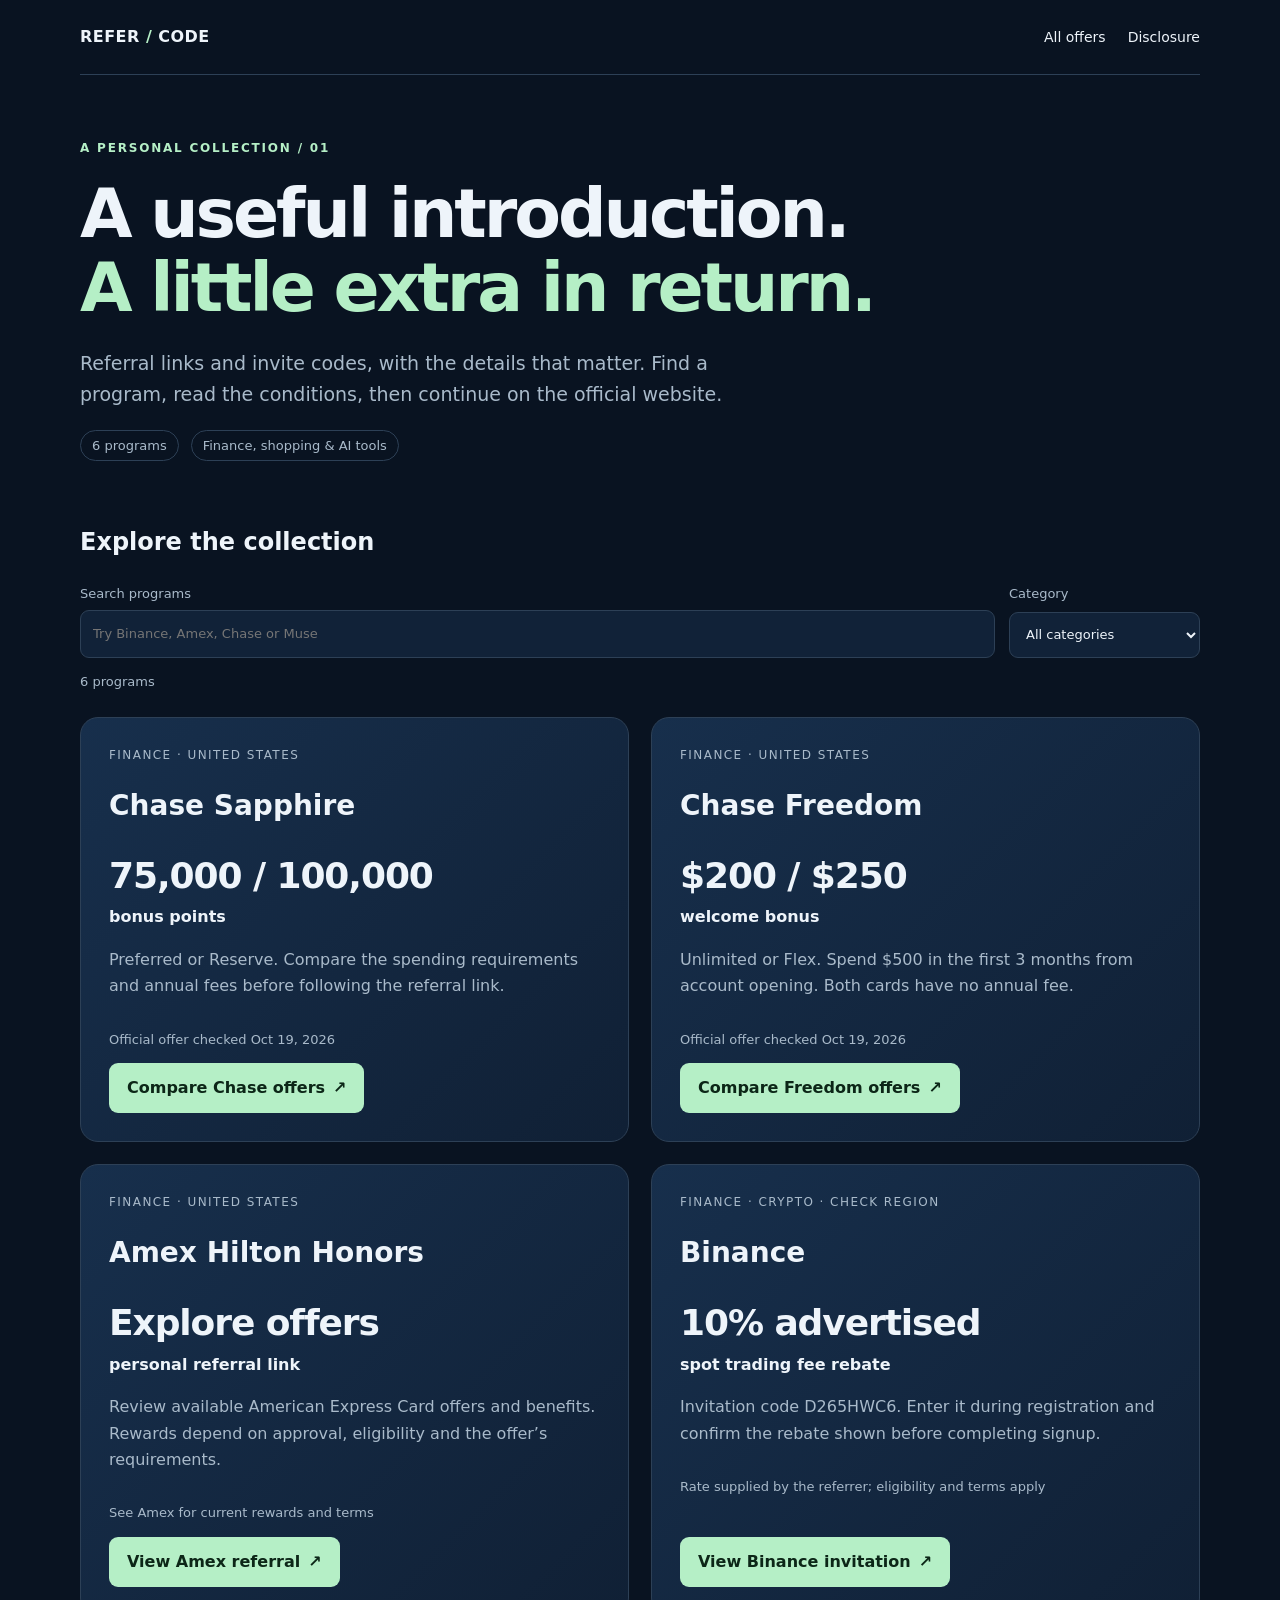
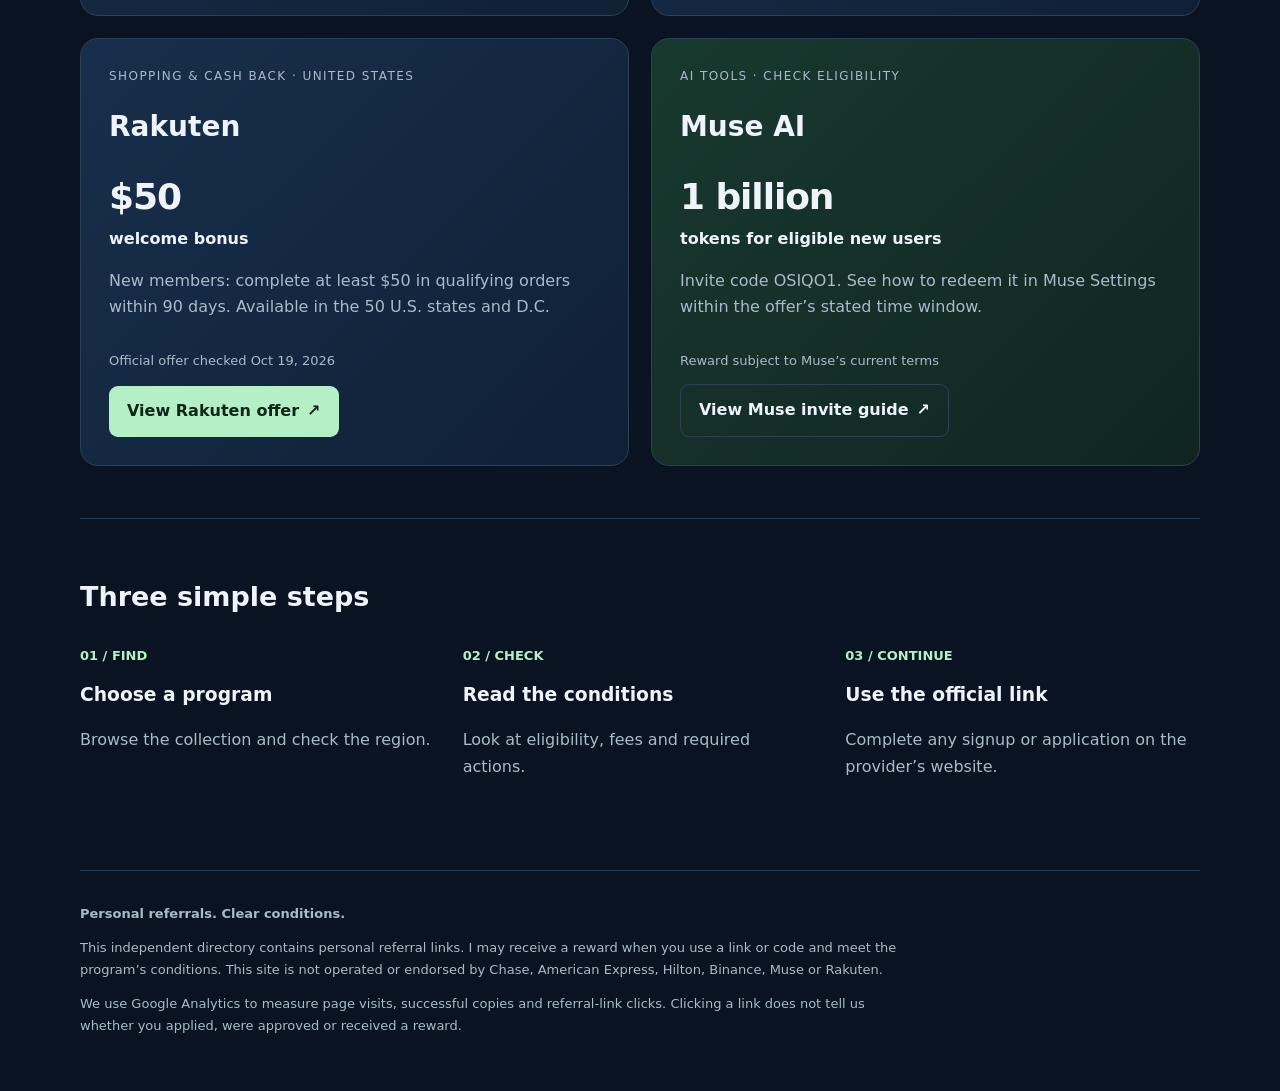
==== index.html @ 07e6367a "Use English Binance labels and refresh invitation copy script" ====
<!doctype html><html lang="en"><head><meta charset="utf-8"><meta name="viewport" content="width=device-width,initial-scale=1"><title>Refercode — Personal Referral Codes & Links</title><meta name="description" content="Explore personal referral links for Chase Sapphire, Chase Freedom, Amex Hilton Honors, Binance, Rakuten and Muse AI, with rewards, eligibility and clear instructions."><link rel="canonical" href="https://zz11ss11zz.github.io/refercode/"><meta property="og:title" content="Refercode — Personal Referral Codes & Links"><meta property="og:description" content="Explore personal referral links for Chase, Amex Hilton Honors, Binance, Rakuten and Muse AI, with rewards, eligibility and clear instructions."><meta property="og:type" content="website"><meta property="og:url" content="https://zz11ss11zz.github.io/refercode/"><link rel="stylesheet" href="styles.css"><script defer src="site.js"></script></head><body><div class="wrap"><header><a class="brand" href="./">REFER<span> / </span>CODE</a><nav aria-label="Main navigation"><a href="./">All offers</a><a href="#disclosure">Disclosure</a></nav></header><main><section class="hero"><div class="eyebrow">A personal collection / 01</div><h1>A useful introduction.<br><span>A little extra in return.</span></h1><p class="lead">Referral links and invite codes, with the details that matter. Find a program, read the conditions, then continue on the official website.</p><div class="meta"><span class="badge">6 programs</span><span class="badge">Finance, shopping &amp; AI tools</span></div></section><section aria-labelledby="browse"><h2 id="browse">Explore the collection</h2><div class="toolbar"><label class="search">Search programs<input id="search" type="search" placeholder="Try Binance, Amex, Chase or Muse"></label><label>Category<select id="category"><option value="all">All categories</option><option value="finance">Finance</option><option value="shopping">Shopping &amp; cash back</option><option value="ai">AI tools</option></select></label></div><p id="count" class="fine" aria-live="polite">6 programs</p><div class="grid"><article class="card" data-card data-category="finance"><div class="category">Finance · United States</div><h2>Chase Sapphire</h2><div class="reward">75,000 / 100,000</div><strong>bonus points</strong><p>Preferred or Reserve. Compare the spending requirements and annual fees before following the referral link.</p><p class="fine">Official offer checked Oct 19, 2026</p><a class="button" href="chase/">Compare Chase offers <span aria-hidden="true">↗</span></a></article><article class="card" data-card data-category="finance"><div class="category">Finance · United States</div><h2>Chase Freedom</h2><div class="reward">$200 / $250</div><strong>welcome bonus</strong><p>Unlimited or Flex. Spend $500 in the first 3 months from account opening. Both cards have no annual fee.</p><p class="fine">Official offer checked Oct 19, 2026</p><a class="button" href="chase-freedom/">Compare Freedom offers <span aria-hidden="true">↗</span></a></article><article class="card" data-card data-category="finance"><div class="category">Finance · United States</div><h2>Amex Hilton Honors</h2><div class="reward">Explore offers</div><strong>personal referral link</strong><p>Review available American Express Card offers and benefits. Rewards depend on approval, eligibility and the offer’s requirements.</p><p class="fine">See Amex for current rewards and terms</p><a class="button" href="amex-hilton/">View Amex referral <span aria-hidden="true">↗</span></a></article><article class="card" data-card data-category="finance"><div class="category">Finance · Crypto · Check region</div><h2>Binance</h2><div class="reward">10% advertised</div><strong>spot trading fee rebate</strong><p>Invitation code D265HWC6. Enter it during registration and confirm the rebate shown before completing signup.</p><p class="fine">Rate supplied by the referrer; eligibility and terms apply</p><a class="button" href="binance/">View Binance invitation <span aria-hidden="true">↗</span></a></article><article class="card" data-card data-category="shopping"><div class="category">Shopping &amp; cash back · United States</div><h2>Rakuten</h2><div class="reward">$50</div><strong>welcome bonus</strong><p>New members: complete at least $50 in qualifying orders within 90 days. Available in the 50 U.S. states and D.C.</p><p class="fine">Official offer checked Oct 19, 2026</p><a class="button" href="rakuten/">View Rakuten offer <span aria-hidden="true">↗</span></a></article><article class="card ai" data-card data-category="ai"><div class="category">AI tools · Check eligibility</div><h2>Muse AI</h2><div class="reward">1 billion</div><strong>tokens for eligible new users</strong><p>Invite code OSIQO1. See how to redeem it in Muse Settings within the offer’s stated time window.</p><p class="fine">Reward subject to Muse’s current terms</p><a class="button secondary" href="muse/">View Muse invite guide <span aria-hidden="true">↗</span></a></article></div><p id="empty" hidden role="status">No matching programs. Try another search or category.</p></section><section class="section"><h2>Three simple steps</h2><div class="steps"><div><b>01 / FIND</b><h3>Choose a program</h3><p>Browse the collection and check the region.</p></div><div><b>02 / CHECK</b><h3>Read the conditions</h3><p>Look at eligibility, fees and required actions.</p></div><div><b>03 / CONTINUE</b><h3>Use the official link</h3><p>Complete any signup or application on the provider’s website.</p></div></div></section></main><footer id="disclosure"><strong>Personal referrals. Clear conditions.</strong><p>This independent directory contains personal referral links. I may receive a reward when you use a link or code and meet the program’s conditions. This site is not operated or endorsed by Chase, American Express, Hilton, Binance, Muse or Rakuten.</p><p>We use Google Analytics to measure page visits, successful copies and referral-link clicks. Clicking a link does not tell us whether you applied, were approved or received a reward.</p></footer></div></body></html>
---- styles.css ----
:root{color-scheme:dark;--bg:#091321;--panel:#112238;--line:#2d4056;--text:#eef4fa;--muted:#a9baca;--accent:#b5efc6}*{box-sizing:border-box}body{margin:0;background:var(--bg);color:var(--text);font:16px/1.65 system-ui,sans-serif}a{color:inherit}button,input,select{font:inherit}a:focus-visible,button:focus-visible,input:focus-visible,select:focus-visible{outline:3px solid var(--accent);outline-offset:5px}.wrap{width:min(1120px,calc(100% - 40px));margin:auto}header{padding:24px 0;border-bottom:1px solid var(--line);display:flex;justify-content:space-between;gap:20px;align-items:center}.brand{text-decoration:none;font-weight:800;letter-spacing:.03em}.brand span{color:var(--accent)}nav{display:flex;gap:22px;font-size:14px}nav a{text-decoration:none}.hero{padding:64px 0 42px}.eyebrow{color:var(--accent);letter-spacing:.15em;font-size:12px;font-weight:750;text-transform:uppercase}h1{font-size:clamp(38px,6vw,68px);line-height:1.08;letter-spacing:-.045em;max-width:850px;margin:18px 0 24px}h1 span{color:var(--accent)}.lead{font-size:19px;color:var(--muted);max-width:680px}.meta{display:flex;gap:12px;flex-wrap:wrap;color:var(--muted);font-size:13px}.badge{border:1px solid var(--line);padding:4px 11px;border-radius:30px}.toolbar{display:flex;gap:14px;margin:20px 0 12px}label{display:grid;gap:6px;font-size:13px;color:var(--muted)}.search{flex:1}input,select{background:var(--panel);border:1px solid var(--line);border-radius:9px;padding:12px;color:var(--text);min-width:0;width:100%}.grid{display:grid;grid-template-columns:repeat(2,minmax(0,1fr));gap:22px;margin:25px 0 52px}.card{background:linear-gradient(135deg,#172f4c,#102035);border:1px solid var(--line);border-radius:18px;padding:28px;display:flex;flex-direction:column;align-items:flex-start}.card.ai{background:linear-gradient(135deg,#18392e,#102522)}.card .category{font-size:12px;text-transform:uppercase;letter-spacing:.12em;color:var(--muted)}.card h2{font-size:28px;margin:17px 0 4px}.reward{font-size:36px;line-height:1.15;font-weight:780;letter-spacing:-.03em;margin:22px 0 8px}.card p{color:var(--muted)}.card .button{margin-top:auto}.button,button.action{display:inline-flex;justify-content:center;align-items:center;gap:8px;background:var(--accent);color:#0c2617;border:0;border-radius:9px;padding:12px 18px;font-weight:750;text-decoration:none;cursor:pointer}.button.secondary,button.secondary{background:transparent;color:var(--text);border:1px solid var(--line)}.actions{display:flex;gap:12px;flex-wrap:wrap;margin:22px 0}.fine{font-size:13px;color:var(--muted)}.section{padding:34px 0;border-top:1px solid var(--line)}.section h2{font-size:27px}.steps{display:grid;grid-template-columns:repeat(3,1fr);gap:28px}.steps b{color:var(--accent);font-size:13px}.steps h3{margin:12px 0}.steps p{color:var(--muted)}.offer{padding:30px;background:var(--panel);border-radius:18px;border:1px solid var(--line);margin:12px 0 36px}.tablewrap{overflow-x:auto}table{border-collapse:collapse;width:100%;text-align:left}th,td{padding:16px 12px;border-bottom:1px solid var(--line);vertical-align:top}th{color:var(--muted);font-size:13px}td strong{font-size:20px}details{padding:19px 0;border-bottom:1px solid var(--line)}summary{cursor:pointer;font-weight:700}details p{max-width:800px;color:var(--muted)}footer{padding:32px 0 42px;border-top:1px solid var(--line);color:var(--muted);font-size:13px;margin-top:40px}footer p{max-width:820px}.linktext{overflow-wrap:anywhere;color:var(--muted);font-size:13px}#status{min-height:1.6em} [hidden]{display:none!important}@media(max-width:650px){.wrap{width:calc(100% - 32px)}.hero{padding-top:40px}.grid,.steps{grid-template-columns:1fr}.toolbar{flex-direction:column}.card{padding:23px}nav{gap:14px}.offer{padding:18px}.reward{font-size:32px}th,td{padding:12px 8px;font-size:14px}.actions>*{width:100%}}
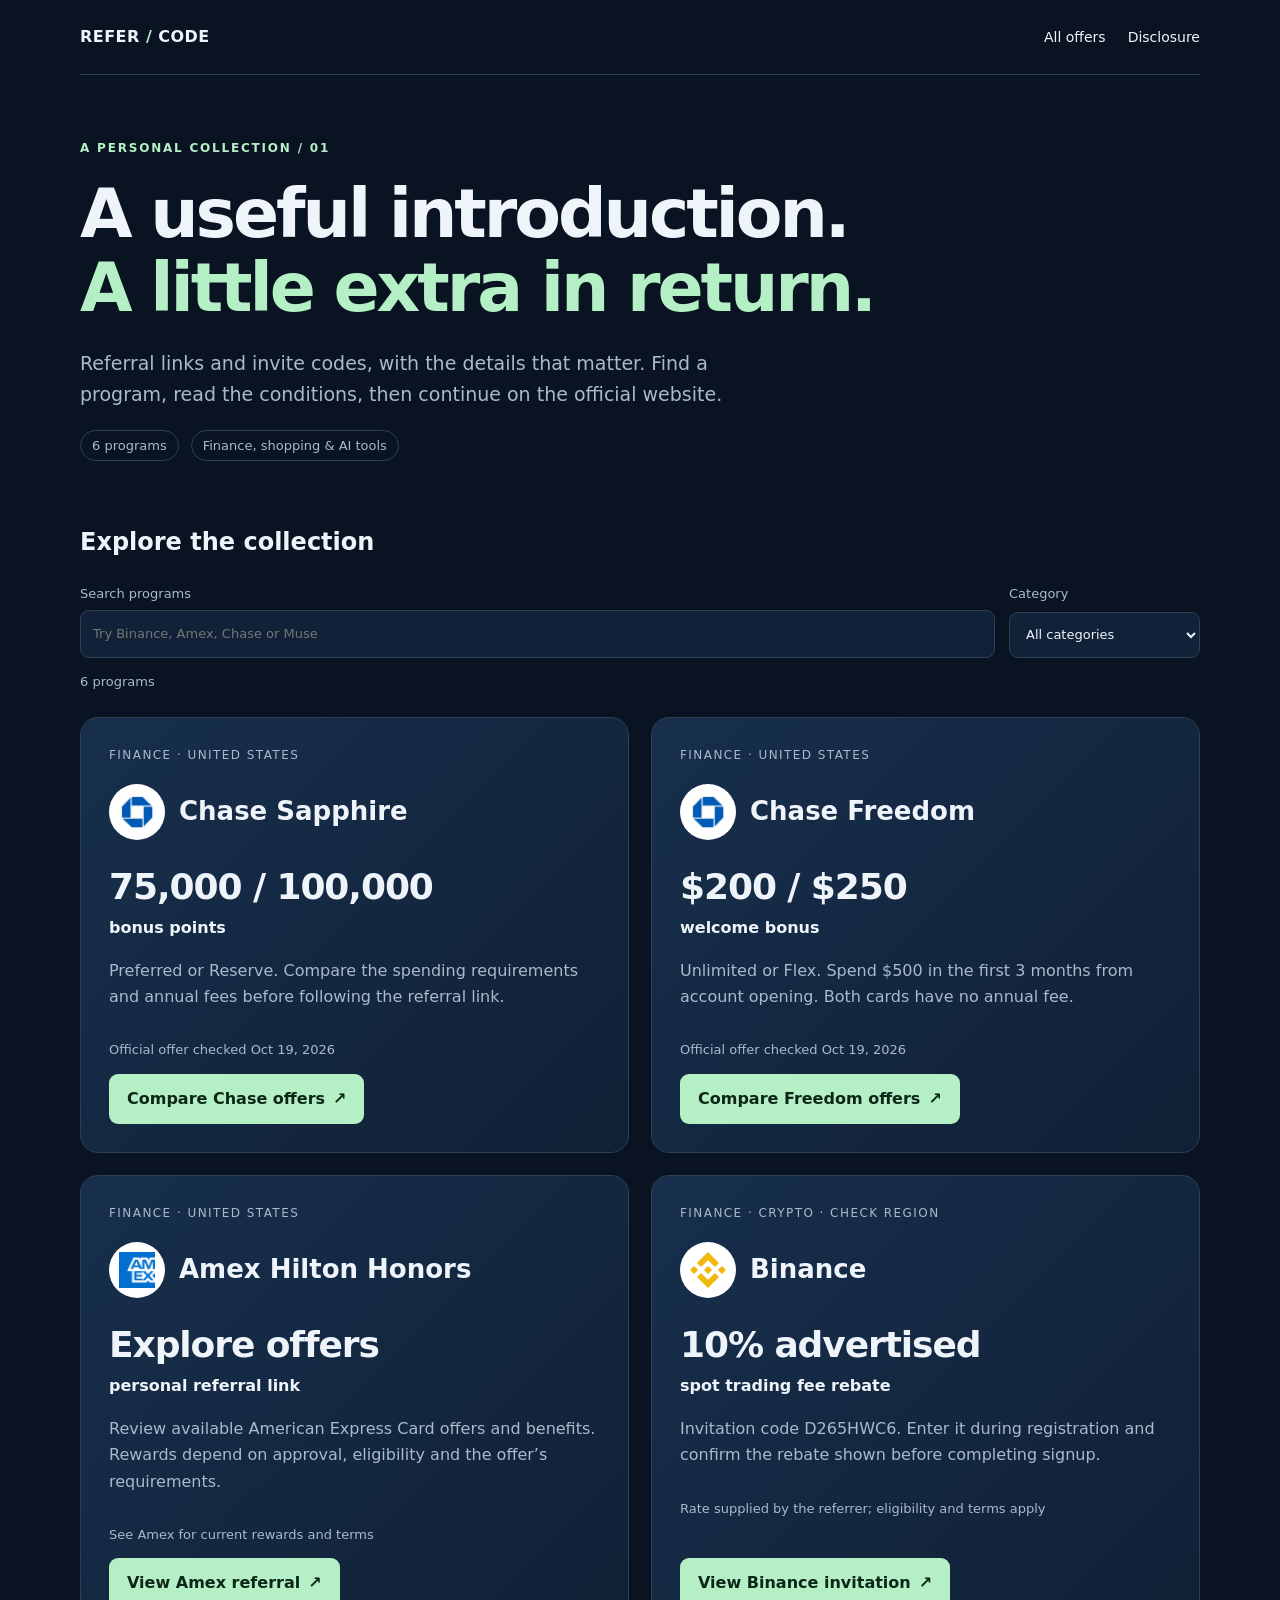
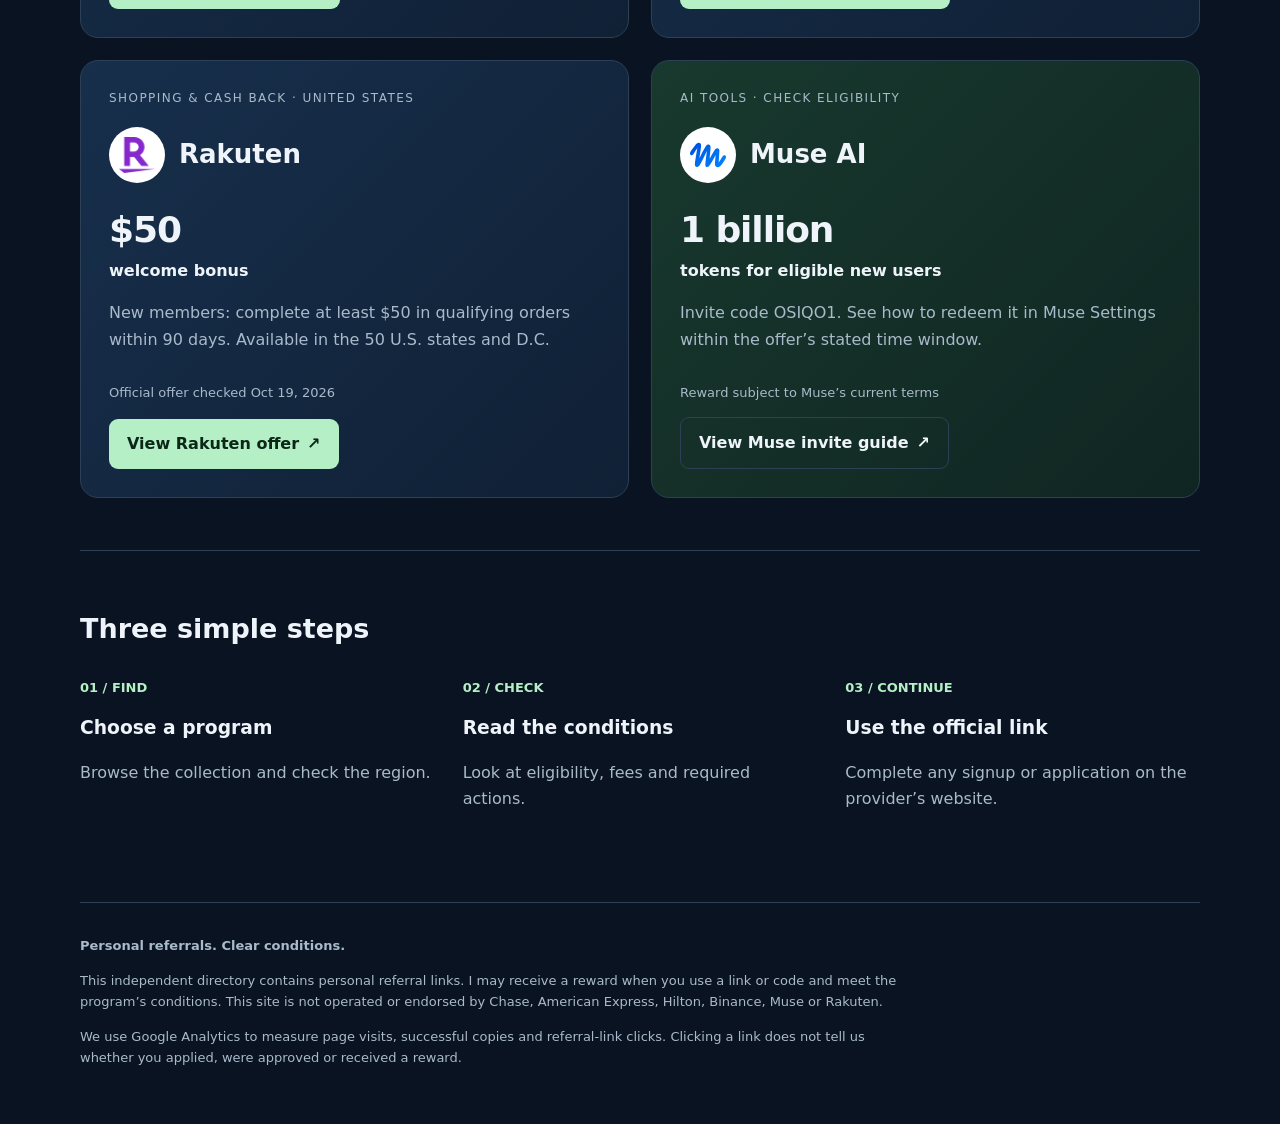
==== commit ef9d438a: "Add locally hosted brand icons to referral cards and pages" ====
--- a/index.html
+++ b/index.html
@@ -1 +1 @@
-<!doctype html><html lang="en"><head><meta charset="utf-8"><meta name="viewport" content="width=device-width,initial-scale=1"><title>Refercode — Personal Referral Codes & Links</title><meta name="description" content="Explore personal referral links for Chase Sapphire, Chase Freedom, Amex Hilton Honors, Binance, Rakuten and Muse AI, with rewards, eligibility and clear instructions."><link rel="canonical" href="https://zz11ss11zz.github.io/refercode/"><meta property="og:title" content="Refercode — Personal Referral Codes & Links"><meta property="og:description" content="Explore personal referral links for Chase, Amex Hilton Honors, Binance, Rakuten and Muse AI, with rewards, eligibility and clear instructions."><meta property="og:type" content="website"><meta property="og:url" content="https://zz11ss11zz.github.io/refercode/"><link rel="stylesheet" href="styles.css"><script defer src="site.js"></script></head><body><div class="wrap"><header><a class="brand" href="./">REFER<span> / </span>CODE</a><nav aria-label="Main navigation"><a href="./">All offers</a><a href="#disclosure">Disclosure</a></nav></header><main><section class="hero"><div class="eyebrow">A personal collection / 01</div><h1>A useful introduction.<br><span>A little extra in return.</span></h1><p class="lead">Referral links and invite codes, with the details that matter. Find a program, read the conditions, then continue on the official website.</p><div class="meta"><span class="badge">6 programs</span><span class="badge">Finance, shopping &amp; AI tools</span></div></section><section aria-labelledby="browse"><h2 id="browse">Explore the collection</h2><div class="toolbar"><label class="search">Search programs<input id="search" type="search" placeholder="Try Binance, Amex, Chase or Muse"></label><label>Category<select id="category"><option value="all">All categories</option><option value="finance">Finance</option><option value="shopping">Shopping &amp; cash back</option><option value="ai">AI tools</option></select></label></div><p id="count" class="fine" aria-live="polite">6 programs</p><div class="grid"><article class="card" data-card data-category="finance"><div class="category">Finance · United States</div><h2>Chase Sapphire</h2><div class="reward">75,000 / 100,000</div><strong>bonus points</strong><p>Preferred or Reserve. Compare the spending requirements and annual fees before following the referral link.</p><p class="fine">Official offer checked Oct 19, 2026</p><a class="button" href="chase/">Compare Chase offers <span aria-hidden="true">↗</span></a></article><article class="card" data-card data-category="finance"><div class="category">Finance · United States</div><h2>Chase Freedom</h2><div class="reward">$200 / $250</div><strong>welcome bonus</strong><p>Unlimited or Flex. Spend $500 in the first 3 months from account opening. Both cards have no annual fee.</p><p class="fine">Official offer checked Oct 19, 2026</p><a class="button" href="chase-freedom/">Compare Freedom offers <span aria-hidden="true">↗</span></a></article><article class="card" data-card data-category="finance"><div class="category">Finance · United States</div><h2>Amex Hilton Honors</h2><div class="reward">Explore offers</div><strong>personal referral link</strong><p>Review available American Express Card offers and benefits. Rewards depend on approval, eligibility and the offer’s requirements.</p><p class="fine">See Amex for current rewards and terms</p><a class="button" href="amex-hilton/">View Amex referral <span aria-hidden="true">↗</span></a></article><article class="card" data-card data-category="finance"><div class="category">Finance · Crypto · Check region</div><h2>Binance</h2><div class="reward">10% advertised</div><strong>spot trading fee rebate</strong><p>Invitation code D265HWC6. Enter it during registration and confirm the rebate shown before completing signup.</p><p class="fine">Rate supplied by the referrer; eligibility and terms apply</p><a class="button" href="binance/">View Binance invitation <span aria-hidden="true">↗</span></a></article><article class="card" data-card data-category="shopping"><div class="category">Shopping &amp; cash back · United States</div><h2>Rakuten</h2><div class="reward">$50</div><strong>welcome bonus</strong><p>New members: complete at least $50 in qualifying orders within 90 days. Available in the 50 U.S. states and D.C.</p><p class="fine">Official offer checked Oct 19, 2026</p><a class="button" href="rakuten/">View Rakuten offer <span aria-hidden="true">↗</span></a></article><article class="card ai" data-card data-category="ai"><div class="category">AI tools · Check eligibility</div><h2>Muse AI</h2><div class="reward">1 billion</div><strong>tokens for eligible new users</strong><p>Invite code OSIQO1. See how to redeem it in Muse Settings within the offer’s stated time window.</p><p class="fine">Reward subject to Muse’s current terms</p><a class="button secondary" href="muse/">View Muse invite guide <span aria-hidden="true">↗</span></a></article></div><p id="empty" hidden role="status">No matching programs. Try another search or category.</p></section><section class="section"><h2>Three simple steps</h2><div class="steps"><div><b>01 / FIND</b><h3>Choose a program</h3><p>Browse the collection and check the region.</p></div><div><b>02 / CHECK</b><h3>Read the conditions</h3><p>Look at eligibility, fees and required actions.</p></div><div><b>03 / CONTINUE</b><h3>Use the official link</h3><p>Complete any signup or application on the provider’s website.</p></div></div></section></main><footer id="disclosure"><strong>Personal referrals. Clear conditions.</strong><p>This independent directory contains personal referral links. I may receive a reward when you use a link or code and meet the program’s conditions. This site is not operated or endorsed by Chase, American Express, Hilton, Binance, Muse or Rakuten.</p><p>We use Google Analytics to measure page visits, successful copies and referral-link clicks. Clicking a link does not tell us whether you applied, were approved or received a reward.</p></footer></div></body></html>+<!doctype html><html lang="en"><head><meta charset="utf-8"><meta name="viewport" content="width=device-width,initial-scale=1"><title>Refercode — Personal Referral Codes & Links</title><meta name="description" content="Explore personal referral links for Chase Sapphire, Chase Freedom, Amex Hilton Honors, Binance, Rakuten and Muse AI, with rewards, eligibility and clear instructions."><link rel="canonical" href="https://zz11ss11zz.github.io/refercode/"><meta property="og:title" content="Refercode — Personal Referral Codes & Links"><meta property="og:description" content="Explore personal referral links for Chase, Amex Hilton Honors, Binance, Rakuten and Muse AI, with rewards, eligibility and clear instructions."><meta property="og:type" content="website"><meta property="og:url" content="https://zz11ss11zz.github.io/refercode/"><link rel="stylesheet" href="styles.css?v=20261024-brand-icons"><script defer src="site.js"></script></head><body><div class="wrap"><header><a class="brand" href="./">REFER<span> / </span>CODE</a><nav aria-label="Main navigation"><a href="./">All offers</a><a href="#disclosure">Disclosure</a></nav></header><main><section class="hero"><div class="eyebrow">A personal collection / 01</div><h1>A useful introduction.<br><span>A little extra in return.</span></h1><p class="lead">Referral links and invite codes, with the details that matter. Find a program, read the conditions, then continue on the official website.</p><div class="meta"><span class="badge">6 programs</span><span class="badge">Finance, shopping &amp; AI tools</span></div></section><section aria-labelledby="browse"><h2 id="browse">Explore the collection</h2><div class="toolbar"><label class="search">Search programs<input id="search" type="search" placeholder="Try Binance, Amex, Chase or Muse"></label><label>Category<select id="category"><option value="all">All categories</option><option value="finance">Finance</option><option value="shopping">Shopping &amp; cash back</option><option value="ai">AI tools</option></select></label></div><p id="count" class="fine" aria-live="polite">6 programs</p><div class="grid"><article class="card" data-card data-category="finance"><div class="category">Finance · United States</div><div class="program-heading"><span class="brand-icon" aria-hidden="true"><img src="assets/brands/chase.svg" alt="" width="36" height="36"></span><h2>Chase Sapphire</h2></div><div class="reward">75,000 / 100,000</div><strong>bonus points</strong><p>Preferred or Reserve. Compare the spending requirements and annual fees before following the referral link.</p><p class="fine">Official offer checked Oct 19, 2026</p><a class="button" href="chase/">Compare Chase offers <span aria-hidden="true">↗</span></a></article><article class="card" data-card data-category="finance"><div class="category">Finance · United States</div><div class="program-heading"><span class="brand-icon" aria-hidden="true"><img src="assets/brands/chase.svg" alt="" width="36" height="36"></span><h2>Chase Freedom</h2></div><div class="reward">$200 / $250</div><strong>welcome bonus</strong><p>Unlimited or Flex. Spend $500 in the first 3 months from account opening. Both cards have no annual fee.</p><p class="fine">Official offer checked Oct 19, 2026</p><a class="button" href="chase-freedom/">Compare Freedom offers <span aria-hidden="true">↗</span></a></article><article class="card" data-card data-category="finance"><div class="category">Finance · United States</div><div class="program-heading"><span class="brand-icon" aria-hidden="true"><img src="assets/brands/amex.svg" alt="" width="36" height="36"></span><h2>Amex Hilton Honors</h2></div><div class="reward">Explore offers</div><strong>personal referral link</strong><p>Review available American Express Card offers and benefits. Rewards depend on approval, eligibility and the offer’s requirements.</p><p class="fine">See Amex for current rewards and terms</p><a class="button" href="amex-hilton/">View Amex referral <span aria-hidden="true">↗</span></a></article><article class="card" data-card data-category="finance"><div class="category">Finance · Crypto · Check region</div><div class="program-heading"><span class="brand-icon" aria-hidden="true"><img src="assets/brands/binance.svg" alt="" width="36" height="36"></span><h2>Binance</h2></div><div class="reward">10% advertised</div><strong>spot trading fee rebate</strong><p>Invitation code D265HWC6. Enter it during registration and confirm the rebate shown before completing signup.</p><p class="fine">Rate supplied by the referrer; eligibility and terms apply</p><a class="button" href="binance/">View Binance invitation <span aria-hidden="true">↗</span></a></article><article class="card" data-card data-category="shopping"><div class="category">Shopping &amp; cash back · United States</div><div class="program-heading"><span class="brand-icon" aria-hidden="true"><img src="assets/brands/rakuten.svg" alt="" width="36" height="36"></span><h2>Rakuten</h2></div><div class="reward">$50</div><strong>welcome bonus</strong><p>New members: complete at least $50 in qualifying orders within 90 days. Available in the 50 U.S. states and D.C.</p><p class="fine">Official offer checked Oct 19, 2026</p><a class="button" href="rakuten/">View Rakuten offer <span aria-hidden="true">↗</span></a></article><article class="card ai" data-card data-category="ai"><div class="category">AI tools · Check eligibility</div><div class="program-heading"><span class="brand-icon" aria-hidden="true"><img src="assets/brands/muse.svg" alt="" width="36" height="36"></span><h2>Muse AI</h2></div><div class="reward">1 billion</div><strong>tokens for eligible new users</strong><p>Invite code OSIQO1. See how to redeem it in Muse Settings within the offer’s stated time window.</p><p class="fine">Reward subject to Muse’s current terms</p><a class="button secondary" href="muse/">View Muse invite guide <span aria-hidden="true">↗</span></a></article></div><p id="empty" hidden role="status">No matching programs. Try another search or category.</p></section><section class="section"><h2>Three simple steps</h2><div class="steps"><div><b>01 / FIND</b><h3>Choose a program</h3><p>Browse the collection and check the region.</p></div><div><b>02 / CHECK</b><h3>Read the conditions</h3><p>Look at eligibility, fees and required actions.</p></div><div><b>03 / CONTINUE</b><h3>Use the official link</h3><p>Complete any signup or application on the provider’s website.</p></div></div></section></main><footer id="disclosure"><strong>Personal referrals. Clear conditions.</strong><p>This independent directory contains personal referral links. I may receive a reward when you use a link or code and meet the program’s conditions. This site is not operated or endorsed by Chase, American Express, Hilton, Binance, Muse or Rakuten.</p><p>We use Google Analytics to measure page visits, successful copies and referral-link clicks. Clicking a link does not tell us whether you applied, were approved or received a reward.</p></footer></div></body></html>
--- a/styles.css
+++ b/styles.css
@@ -1 +1,3 @@
-:root{color-scheme:dark;--bg:#091321;--panel:#112238;--line:#2d4056;--text:#eef4fa;--muted:#a9baca;--accent:#b5efc6}*{box-sizing:border-box}body{margin:0;background:var(--bg);color:var(--text);font:16px/1.65 system-ui,sans-serif}a{color:inherit}button,input,select{font:inherit}a:focus-visible,button:focus-visible,input:focus-visible,select:focus-visible{outline:3px solid var(--accent);outline-offset:5px}.wrap{width:min(1120px,calc(100% - 40px));margin:auto}header{padding:24px 0;border-bottom:1px solid var(--line);display:flex;justify-content:space-between;gap:20px;align-items:center}.brand{text-decoration:none;font-weight:800;letter-spacing:.03em}.brand span{color:var(--accent)}nav{display:flex;gap:22px;font-size:14px}nav a{text-decoration:none}.hero{padding:64px 0 42px}.eyebrow{color:var(--accent);letter-spacing:.15em;font-size:12px;font-weight:750;text-transform:uppercase}h1{font-size:clamp(38px,6vw,68px);line-height:1.08;letter-spacing:-.045em;max-width:850px;margin:18px 0 24px}h1 span{color:var(--accent)}.lead{font-size:19px;color:var(--muted);max-width:680px}.meta{display:flex;gap:12px;flex-wrap:wrap;color:var(--muted);font-size:13px}.badge{border:1px solid var(--line);padding:4px 11px;border-radius:30px}.toolbar{display:flex;gap:14px;margin:20px 0 12px}label{display:grid;gap:6px;font-size:13px;color:var(--muted)}.search{flex:1}input,select{background:var(--panel);border:1px solid var(--line);border-radius:9px;padding:12px;color:var(--text);min-width:0;width:100%}.grid{display:grid;grid-template-columns:repeat(2,minmax(0,1fr));gap:22px;margin:25px 0 52px}.card{background:linear-gradient(135deg,#172f4c,#102035);border:1px solid var(--line);border-radius:18px;padding:28px;display:flex;flex-direction:column;align-items:flex-start}.card.ai{background:linear-gradient(135deg,#18392e,#102522)}.card .category{font-size:12px;text-transform:uppercase;letter-spacing:.12em;color:var(--muted)}.card h2{font-size:28px;margin:17px 0 4px}.reward{font-size:36px;line-height:1.15;font-weight:780;letter-spacing:-.03em;margin:22px 0 8px}.card p{color:var(--muted)}.card .button{margin-top:auto}.button,button.action{display:inline-flex;justify-content:center;align-items:center;gap:8px;background:var(--accent);color:#0c2617;border:0;border-radius:9px;padding:12px 18px;font-weight:750;text-decoration:none;cursor:pointer}.button.secondary,button.secondary{background:transparent;color:var(--text);border:1px solid var(--line)}.actions{display:flex;gap:12px;flex-wrap:wrap;margin:22px 0}.fine{font-size:13px;color:var(--muted)}.section{padding:34px 0;border-top:1px solid var(--line)}.section h2{font-size:27px}.steps{display:grid;grid-template-columns:repeat(3,1fr);gap:28px}.steps b{color:var(--accent);font-size:13px}.steps h3{margin:12px 0}.steps p{color:var(--muted)}.offer{padding:30px;background:var(--panel);border-radius:18px;border:1px solid var(--line);margin:12px 0 36px}.tablewrap{overflow-x:auto}table{border-collapse:collapse;width:100%;text-align:left}th,td{padding:16px 12px;border-bottom:1px solid var(--line);vertical-align:top}th{color:var(--muted);font-size:13px}td strong{font-size:20px}details{padding:19px 0;border-bottom:1px solid var(--line)}summary{cursor:pointer;font-weight:700}details p{max-width:800px;color:var(--muted)}footer{padding:32px 0 42px;border-top:1px solid var(--line);color:var(--muted);font-size:13px;margin-top:40px}footer p{max-width:820px}.linktext{overflow-wrap:anywhere;color:var(--muted);font-size:13px}#status{min-height:1.6em} [hidden]{display:none!important}@media(max-width:650px){.wrap{width:calc(100% - 32px)}.hero{padding-top:40px}.grid,.steps{grid-template-columns:1fr}.toolbar{flex-direction:column}.card{padding:23px}nav{gap:14px}.offer{padding:18px}.reward{font-size:32px}th,td{padding:12px 8px;font-size:14px}.actions>*{width:100%}}+:root{color-scheme:dark;--bg:#091321;--panel:#112238;--line:#2d4056;--text:#eef4fa;--muted:#a9baca;--accent:#b5efc6}*{box-sizing:border-box}body{margin:0;background:var(--bg);color:var(--text);font:16px/1.65 system-ui,sans-serif}a{color:inherit}button,input,select{font:inherit}a:focus-visible,button:focus-visible,input:focus-visible,select:focus-visible{outline:3px solid var(--accent);outline-offset:5px}.wrap{width:min(1120px,calc(100% - 40px));margin:auto}header{padding:24px 0;border-bottom:1px solid var(--line);display:flex;justify-content:space-between;gap:20px;align-items:center}.brand{text-decoration:none;font-weight:800;letter-spacing:.03em}.brand span{color:var(--accent)}nav{display:flex;gap:22px;font-size:14px}nav a{text-decoration:none}.hero{padding:64px 0 42px}.eyebrow{color:var(--accent);letter-spacing:.15em;font-size:12px;font-weight:750;text-transform:uppercase}h1{font-size:clamp(38px,6vw,68px);line-height:1.08;letter-spacing:-.045em;max-width:850px;margin:18px 0 24px}h1 span{color:var(--accent)}.lead{font-size:19px;color:var(--muted);max-width:680px}.meta{display:flex;gap:12px;flex-wrap:wrap;color:var(--muted);font-size:13px}.badge{border:1px solid var(--line);padding:4px 11px;border-radius:30px}.toolbar{display:flex;gap:14px;margin:20px 0 12px}label{display:grid;gap:6px;font-size:13px;color:var(--muted)}.search{flex:1}input,select{background:var(--panel);border:1px solid var(--line);border-radius:9px;padding:12px;color:var(--text);min-width:0;width:100%}.grid{display:grid;grid-template-columns:repeat(2,minmax(0,1fr));gap:22px;margin:25px 0 52px}.card{background:linear-gradient(135deg,#172f4c,#102035);border:1px solid var(--line);border-radius:18px;padding:28px;display:flex;flex-direction:column;align-items:flex-start}.card.ai{background:linear-gradient(135deg,#18392e,#102522)}.card .category{font-size:12px;text-transform:uppercase;letter-spacing:.12em;color:var(--muted)}.card h2{font-size:28px;margin:17px 0 4px}.reward{font-size:36px;line-height:1.15;font-weight:780;letter-spacing:-.03em;margin:22px 0 8px}.card p{color:var(--muted)}.card .button{margin-top:auto}.button,button.action{display:inline-flex;justify-content:center;align-items:center;gap:8px;background:var(--accent);color:#0c2617;border:0;border-radius:9px;padding:12px 18px;font-weight:750;text-decoration:none;cursor:pointer}.button.secondary,button.secondary{background:transparent;color:var(--text);border:1px solid var(--line)}.actions{display:flex;gap:12px;flex-wrap:wrap;margin:22px 0}.fine{font-size:13px;color:var(--muted)}.section{padding:34px 0;border-top:1px solid var(--line)}.section h2{font-size:27px}.steps{display:grid;grid-template-columns:repeat(3,1fr);gap:28px}.steps b{color:var(--accent);font-size:13px}.steps h3{margin:12px 0}.steps p{color:var(--muted)}.offer{padding:30px;background:var(--panel);border-radius:18px;border:1px solid var(--line);margin:12px 0 36px}.tablewrap{overflow-x:auto}table{border-collapse:collapse;width:100%;text-align:left}th,td{padding:16px 12px;border-bottom:1px solid var(--line);vertical-align:top}th{color:var(--muted);font-size:13px}td strong{font-size:20px}details{padding:19px 0;border-bottom:1px solid var(--line)}summary{cursor:pointer;font-weight:700}details p{max-width:800px;color:var(--muted)}footer{padding:32px 0 42px;border-top:1px solid var(--line);color:var(--muted);font-size:13px;margin-top:40px}footer p{max-width:820px}.linktext{overflow-wrap:anywhere;color:var(--muted);font-size:13px}#status{min-height:1.6em} [hidden]{display:none!important}@media(max-width:650px){.wrap{width:calc(100% - 32px)}.hero{padding-top:40px}.grid,.steps{grid-template-columns:1fr}.toolbar{flex-direction:column}.card{padding:23px}nav{gap:14px}.offer{padding:18px}.reward{font-size:32px}th,td{padding:12px 8px;font-size:14px}.actions>*{width:100%}}
+
+.brand-icon{width:56px;height:56px;flex:0 0 56px;border-radius:50%;background:#fff;display:inline-flex;align-items:center;justify-content:center;overflow:hidden}.brand-icon img{display:block;width:36px;height:36px;object-fit:contain}.program-heading{display:flex;align-items:center;gap:14px;margin:18px 0 4px}.card .program-heading h2{margin:0;font-size:26px;line-height:1.2}.hero>.brand-icon{margin-bottom:20px;width:64px;height:64px}.hero>.brand-icon img{width:40px;height:40px}
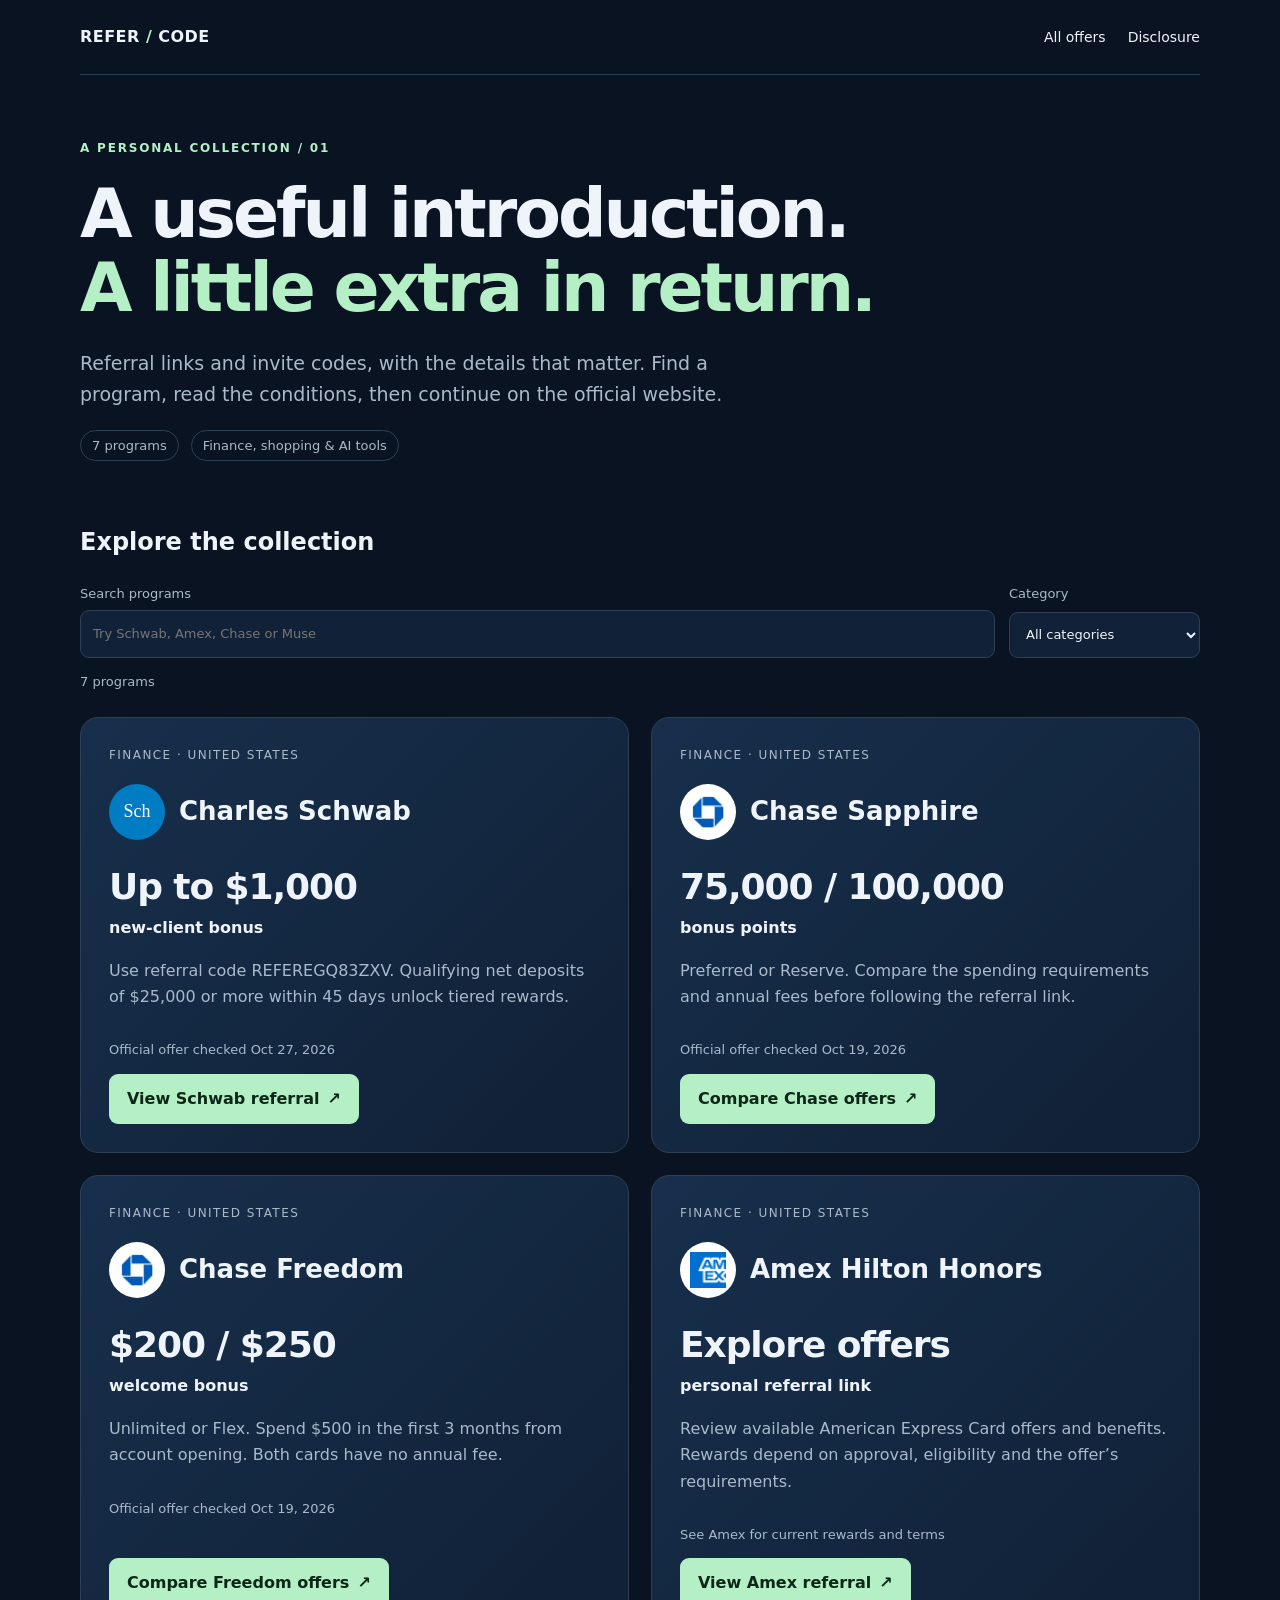
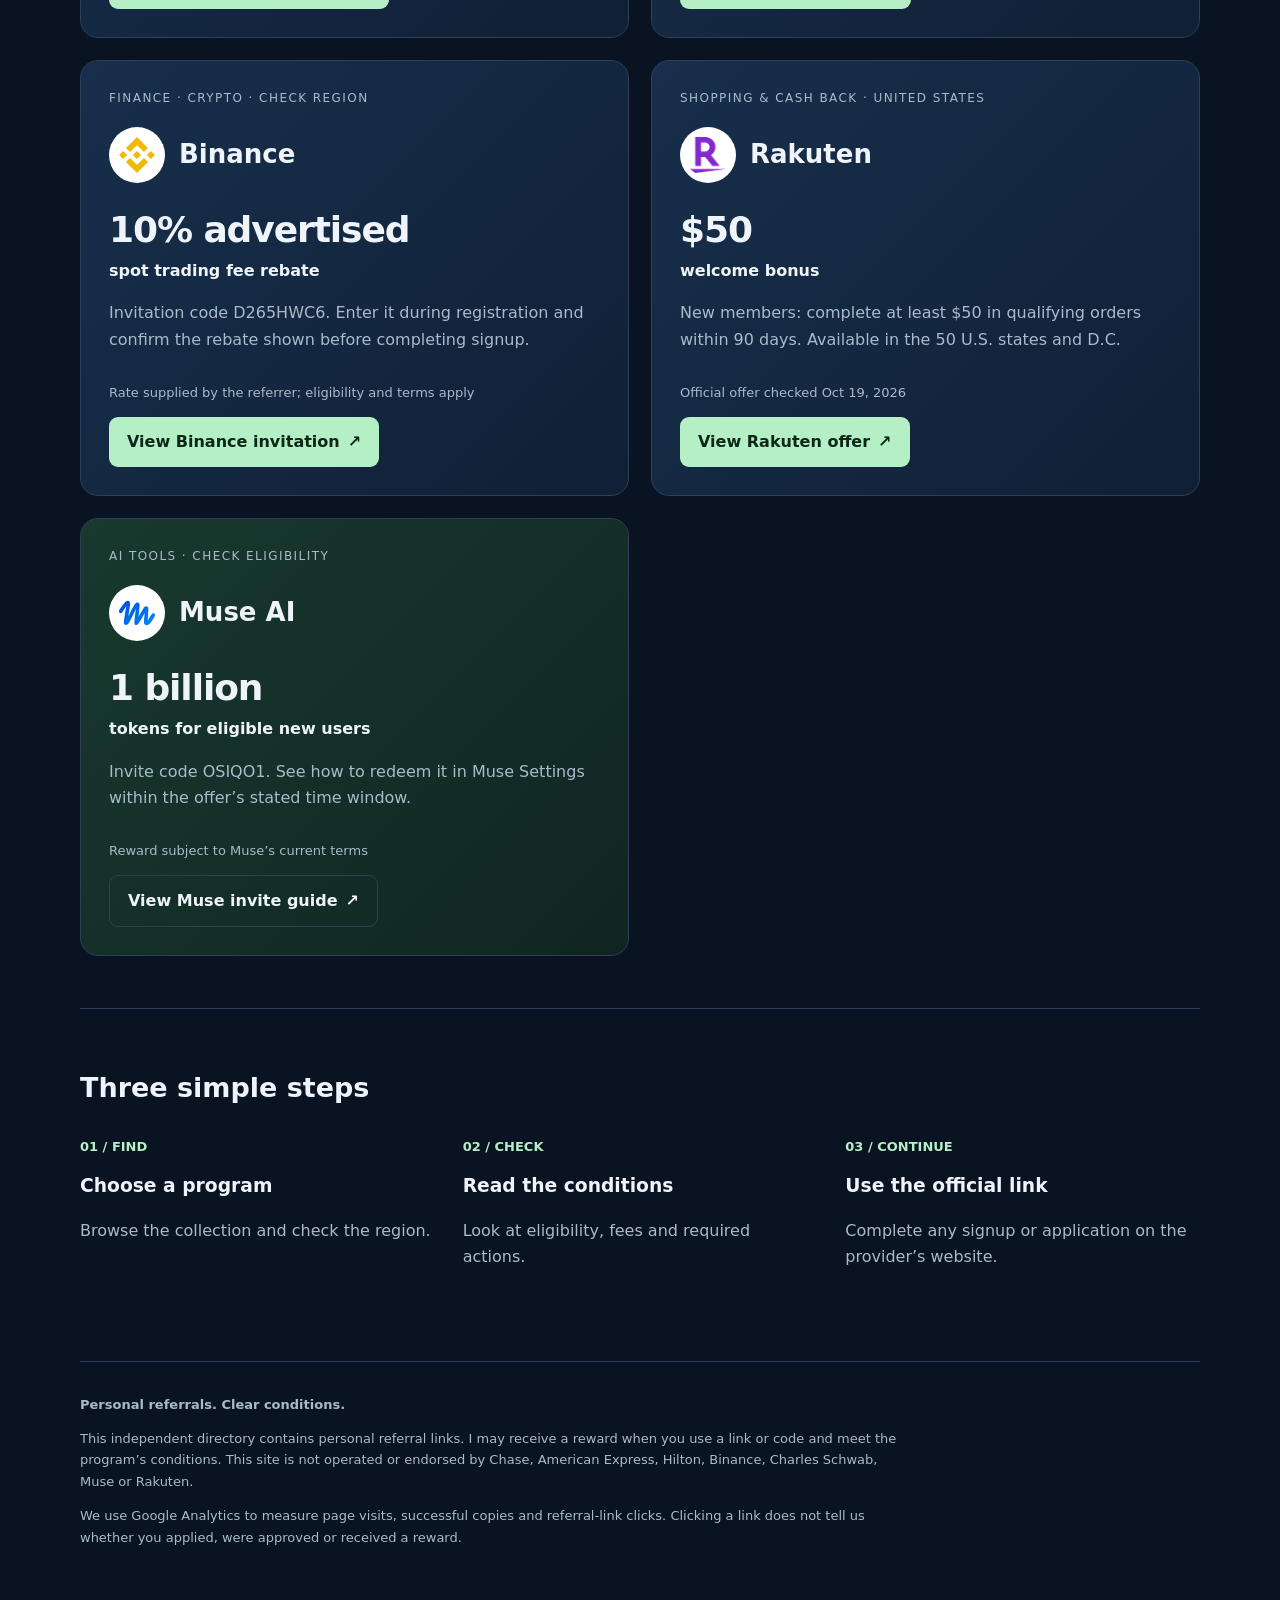
==== commit b10579a2: "Add Charles Schwab referral page and directory entry" ====
--- a/index.html
+++ b/index.html
@@ -1 +1 @@
-<!doctype html><html lang="en"><head><meta charset="utf-8"><meta name="viewport" content="width=device-width,initial-scale=1"><title>Refercode — Personal Referral Codes & Links</title><meta name="description" content="Explore personal referral links for Chase Sapphire, Chase Freedom, Amex Hilton Honors, Binance, Rakuten and Muse AI, with rewards, eligibility and clear instructions."><link rel="canonical" href="https://zz11ss11zz.github.io/refercode/"><meta property="og:title" content="Refercode — Personal Referral Codes & Links"><meta property="og:description" content="Explore personal referral links for Chase, Amex Hilton Honors, Binance, Rakuten and Muse AI, with rewards, eligibility and clear instructions."><meta property="og:type" content="website"><meta property="og:url" content="https://zz11ss11zz.github.io/refercode/"><link rel="stylesheet" href="styles.css?v=20261024-brand-icons"><script defer src="site.js"></script></head><body><div class="wrap"><header><a class="brand" href="./">REFER<span> / </span>CODE</a><nav aria-label="Main navigation"><a href="./">All offers</a><a href="#disclosure">Disclosure</a></nav></header><main><section class="hero"><div class="eyebrow">A personal collection / 01</div><h1>A useful introduction.<br><span>A little extra in return.</span></h1><p class="lead">Referral links and invite codes, with the details that matter. Find a program, read the conditions, then continue on the official website.</p><div class="meta"><span class="badge">6 programs</span><span class="badge">Finance, shopping &amp; AI tools</span></div></section><section aria-labelledby="browse"><h2 id="browse">Explore the collection</h2><div class="toolbar"><label class="search">Search programs<input id="search" type="search" placeholder="Try Binance, Amex, Chase or Muse"></label><label>Category<select id="category"><option value="all">All categories</option><option value="finance">Finance</option><option value="shopping">Shopping &amp; cash back</option><option value="ai">AI tools</option></select></label></div><p id="count" class="fine" aria-live="polite">6 programs</p><div class="grid"><article class="card" data-card data-category="finance"><div class="category">Finance · United States</div><div class="program-heading"><span class="brand-icon" aria-hidden="true"><img src="assets/brands/chase.svg" alt="" width="36" height="36"></span><h2>Chase Sapphire</h2></div><div class="reward">75,000 / 100,000</div><strong>bonus points</strong><p>Preferred or Reserve. Compare the spending requirements and annual fees before following the referral link.</p><p class="fine">Official offer checked Oct 19, 2026</p><a class="button" href="chase/">Compare Chase offers <span aria-hidden="true">↗</span></a></article><article class="card" data-card data-category="finance"><div class="category">Finance · United States</div><div class="program-heading"><span class="brand-icon" aria-hidden="true"><img src="assets/brands/chase.svg" alt="" width="36" height="36"></span><h2>Chase Freedom</h2></div><div class="reward">$200 / $250</div><strong>welcome bonus</strong><p>Unlimited or Flex. Spend $500 in the first 3 months from account opening. Both cards have no annual fee.</p><p class="fine">Official offer checked Oct 19, 2026</p><a class="button" href="chase-freedom/">Compare Freedom offers <span aria-hidden="true">↗</span></a></article><article class="card" data-card data-category="finance"><div class="category">Finance · United States</div><div class="program-heading"><span class="brand-icon" aria-hidden="true"><img src="assets/brands/amex.svg" alt="" width="36" height="36"></span><h2>Amex Hilton Honors</h2></div><div class="reward">Explore offers</div><strong>personal referral link</strong><p>Review available American Express Card offers and benefits. Rewards depend on approval, eligibility and the offer’s requirements.</p><p class="fine">See Amex for current rewards and terms</p><a class="button" href="amex-hilton/">View Amex referral <span aria-hidden="true">↗</span></a></article><article class="card" data-card data-category="finance"><div class="category">Finance · Crypto · Check region</div><div class="program-heading"><span class="brand-icon" aria-hidden="true"><img src="assets/brands/binance.svg" alt="" width="36" height="36"></span><h2>Binance</h2></div><div class="reward">10% advertised</div><strong>spot trading fee rebate</strong><p>Invitation code D265HWC6. Enter it during registration and confirm the rebate shown before completing signup.</p><p class="fine">Rate supplied by the referrer; eligibility and terms apply</p><a class="button" href="binance/">View Binance invitation <span aria-hidden="true">↗</span></a></article><article class="card" data-card data-category="shopping"><div class="category">Shopping &amp; cash back · United States</div><div class="program-heading"><span class="brand-icon" aria-hidden="true"><img src="assets/brands/rakuten.svg" alt="" width="36" height="36"></span><h2>Rakuten</h2></div><div class="reward">$50</div><strong>welcome bonus</strong><p>New members: complete at least $50 in qualifying orders within 90 days. Available in the 50 U.S. states and D.C.</p><p class="fine">Official offer checked Oct 19, 2026</p><a class="button" href="rakuten/">View Rakuten offer <span aria-hidden="true">↗</span></a></article><article class="card ai" data-card data-category="ai"><div class="category">AI tools · Check eligibility</div><div class="program-heading"><span class="brand-icon" aria-hidden="true"><img src="assets/brands/muse.svg" alt="" width="36" height="36"></span><h2>Muse AI</h2></div><div class="reward">1 billion</div><strong>tokens for eligible new users</strong><p>Invite code OSIQO1. See how to redeem it in Muse Settings within the offer’s stated time window.</p><p class="fine">Reward subject to Muse’s current terms</p><a class="button secondary" href="muse/">View Muse invite guide <span aria-hidden="true">↗</span></a></article></div><p id="empty" hidden role="status">No matching programs. Try another search or category.</p></section><section class="section"><h2>Three simple steps</h2><div class="steps"><div><b>01 / FIND</b><h3>Choose a program</h3><p>Browse the collection and check the region.</p></div><div><b>02 / CHECK</b><h3>Read the conditions</h3><p>Look at eligibility, fees and required actions.</p></div><div><b>03 / CONTINUE</b><h3>Use the official link</h3><p>Complete any signup or application on the provider’s website.</p></div></div></section></main><footer id="disclosure"><strong>Personal referrals. Clear conditions.</strong><p>This independent directory contains personal referral links. I may receive a reward when you use a link or code and meet the program’s conditions. This site is not operated or endorsed by Chase, American Express, Hilton, Binance, Muse or Rakuten.</p><p>We use Google Analytics to measure page visits, successful copies and referral-link clicks. Clicking a link does not tell us whether you applied, were approved or received a reward.</p></footer></div></body></html>
+<!doctype html><html lang="en"><head><meta charset="utf-8"><meta name="viewport" content="width=device-width,initial-scale=1"><title>Refercode — Personal Referral Codes & Links</title><meta name="description" content="Explore personal referral links for Chase Sapphire, Chase Freedom, Amex Hilton Honors, Binance, Charles Schwab, Rakuten and Muse AI, with rewards, eligibility and clear instructions."><link rel="canonical" href="https://zz11ss11zz.github.io/refercode/"><meta property="og:title" content="Refercode — Personal Referral Codes & Links"><meta property="og:description" content="Explore personal referral links for Chase, Amex Hilton Honors, Binance, Charles Schwab, Rakuten and Muse AI, with rewards, eligibility and clear instructions."><meta property="og:type" content="website"><meta property="og:url" content="https://zz11ss11zz.github.io/refercode/"><link rel="stylesheet" href="styles.css?v=20261024-brand-icons"><script defer src="site.js"></script></head><body><div class="wrap"><header><a class="brand" href="./">REFER<span> / </span>CODE</a><nav aria-label="Main navigation"><a href="./">All offers</a><a href="#disclosure">Disclosure</a></nav></header><main><section class="hero"><div class="eyebrow">A personal collection / 01</div><h1>A useful introduction.<br><span>A little extra in return.</span></h1><p class="lead">Referral links and invite codes, with the details that matter. Find a program, read the conditions, then continue on the official website.</p><div class="meta"><span class="badge">7 programs</span><span class="badge">Finance, shopping &amp; AI tools</span></div></section><section aria-labelledby="browse"><h2 id="browse">Explore the collection</h2><div class="toolbar"><label class="search">Search programs<input id="search" type="search" placeholder="Try Schwab, Amex, Chase or Muse"></label><label>Category<select id="category"><option value="all">All categories</option><option value="finance">Finance</option><option value="shopping">Shopping &amp; cash back</option><option value="ai">AI tools</option></select></label></div><p id="count" class="fine" aria-live="polite">7 programs</p><div class="grid"><article class="card" data-card data-category="finance"><div class="category">Finance · United States</div><div class="program-heading"><span class="brand-icon" aria-hidden="true" style="background:#007cc2;color:white;font-family:Georgia,serif;font-size:18px">Sch</span><h2>Charles Schwab</h2></div><div class="reward">Up to $1,000</div><strong>new-client bonus</strong><p>Use referral code REFEREGQ83ZXV. Qualifying net deposits of $25,000 or more within 45 days unlock tiered rewards.</p><p class="fine">Official offer checked Oct 27, 2026</p><a class="button" href="schwab/">View Schwab referral <span aria-hidden="true">↗</span></a></article><article class="card" data-card data-category="finance"><div class="category">Finance · United States</div><div class="program-heading"><span class="brand-icon" aria-hidden="true"><img src="assets/brands/chase.svg" alt="" width="36" height="36"></span><h2>Chase Sapphire</h2></div><div class="reward">75,000 / 100,000</div><strong>bonus points</strong><p>Preferred or Reserve. Compare the spending requirements and annual fees before following the referral link.</p><p class="fine">Official offer checked Oct 19, 2026</p><a class="button" href="chase/">Compare Chase offers <span aria-hidden="true">↗</span></a></article><article class="card" data-card data-category="finance"><div class="category">Finance · United States</div><div class="program-heading"><span class="brand-icon" aria-hidden="true"><img src="assets/brands/chase.svg" alt="" width="36" height="36"></span><h2>Chase Freedom</h2></div><div class="reward">$200 / $250</div><strong>welcome bonus</strong><p>Unlimited or Flex. Spend $500 in the first 3 months from account opening. Both cards have no annual fee.</p><p class="fine">Official offer checked Oct 19, 2026</p><a class="button" href="chase-freedom/">Compare Freedom offers <span aria-hidden="true">↗</span></a></article><article class="card" data-card data-category="finance"><div class="category">Finance · United States</div><div class="program-heading"><span class="brand-icon" aria-hidden="true"><img src="assets/brands/amex.svg" alt="" width="36" height="36"></span><h2>Amex Hilton Honors</h2></div><div class="reward">Explore offers</div><strong>personal referral link</strong><p>Review available American Express Card offers and benefits. Rewards depend on approval, eligibility and the offer’s requirements.</p><p class="fine">See Amex for current rewards and terms</p><a class="button" href="amex-hilton/">View Amex referral <span aria-hidden="true">↗</span></a></article><article class="card" data-card data-category="finance"><div class="category">Finance · Crypto · Check region</div><div class="program-heading"><span class="brand-icon" aria-hidden="true"><img src="assets/brands/binance.svg" alt="" width="36" height="36"></span><h2>Binance</h2></div><div class="reward">10% advertised</div><strong>spot trading fee rebate</strong><p>Invitation code D265HWC6. Enter it during registration and confirm the rebate shown before completing signup.</p><p class="fine">Rate supplied by the referrer; eligibility and terms apply</p><a class="button" href="binance/">View Binance invitation <span aria-hidden="true">↗</span></a></article><article class="card" data-card data-category="shopping"><div class="category">Shopping &amp; cash back · United States</div><div class="program-heading"><span class="brand-icon" aria-hidden="true"><img src="assets/brands/rakuten.svg" alt="" width="36" height="36"></span><h2>Rakuten</h2></div><div class="reward">$50</div><strong>welcome bonus</strong><p>New members: complete at least $50 in qualifying orders within 90 days. Available in the 50 U.S. states and D.C.</p><p class="fine">Official offer checked Oct 19, 2026</p><a class="button" href="rakuten/">View Rakuten offer <span aria-hidden="true">↗</span></a></article><article class="card ai" data-card data-category="ai"><div class="category">AI tools · Check eligibility</div><div class="program-heading"><span class="brand-icon" aria-hidden="true"><img src="assets/brands/muse.svg" alt="" width="36" height="36"></span><h2>Muse AI</h2></div><div class="reward">1 billion</div><strong>tokens for eligible new users</strong><p>Invite code OSIQO1. See how to redeem it in Muse Settings within the offer’s stated time window.</p><p class="fine">Reward subject to Muse’s current terms</p><a class="button secondary" href="muse/">View Muse invite guide <span aria-hidden="true">↗</span></a></article></div><p id="empty" hidden role="status">No matching programs. Try another search or category.</p></section><section class="section"><h2>Three simple steps</h2><div class="steps"><div><b>01 / FIND</b><h3>Choose a program</h3><p>Browse the collection and check the region.</p></div><div><b>02 / CHECK</b><h3>Read the conditions</h3><p>Look at eligibility, fees and required actions.</p></div><div><b>03 / CONTINUE</b><h3>Use the official link</h3><p>Complete any signup or application on the provider’s website.</p></div></div></section></main><footer id="disclosure"><strong>Personal referrals. Clear conditions.</strong><p>This independent directory contains personal referral links. I may receive a reward when you use a link or code and meet the program’s conditions. This site is not operated or endorsed by Chase, American Express, Hilton, Binance, Charles Schwab, Muse or Rakuten.</p><p>We use Google Analytics to measure page visits, successful copies and referral-link clicks. Clicking a link does not tell us whether you applied, were approved or received a reward.</p></footer></div></body></html>
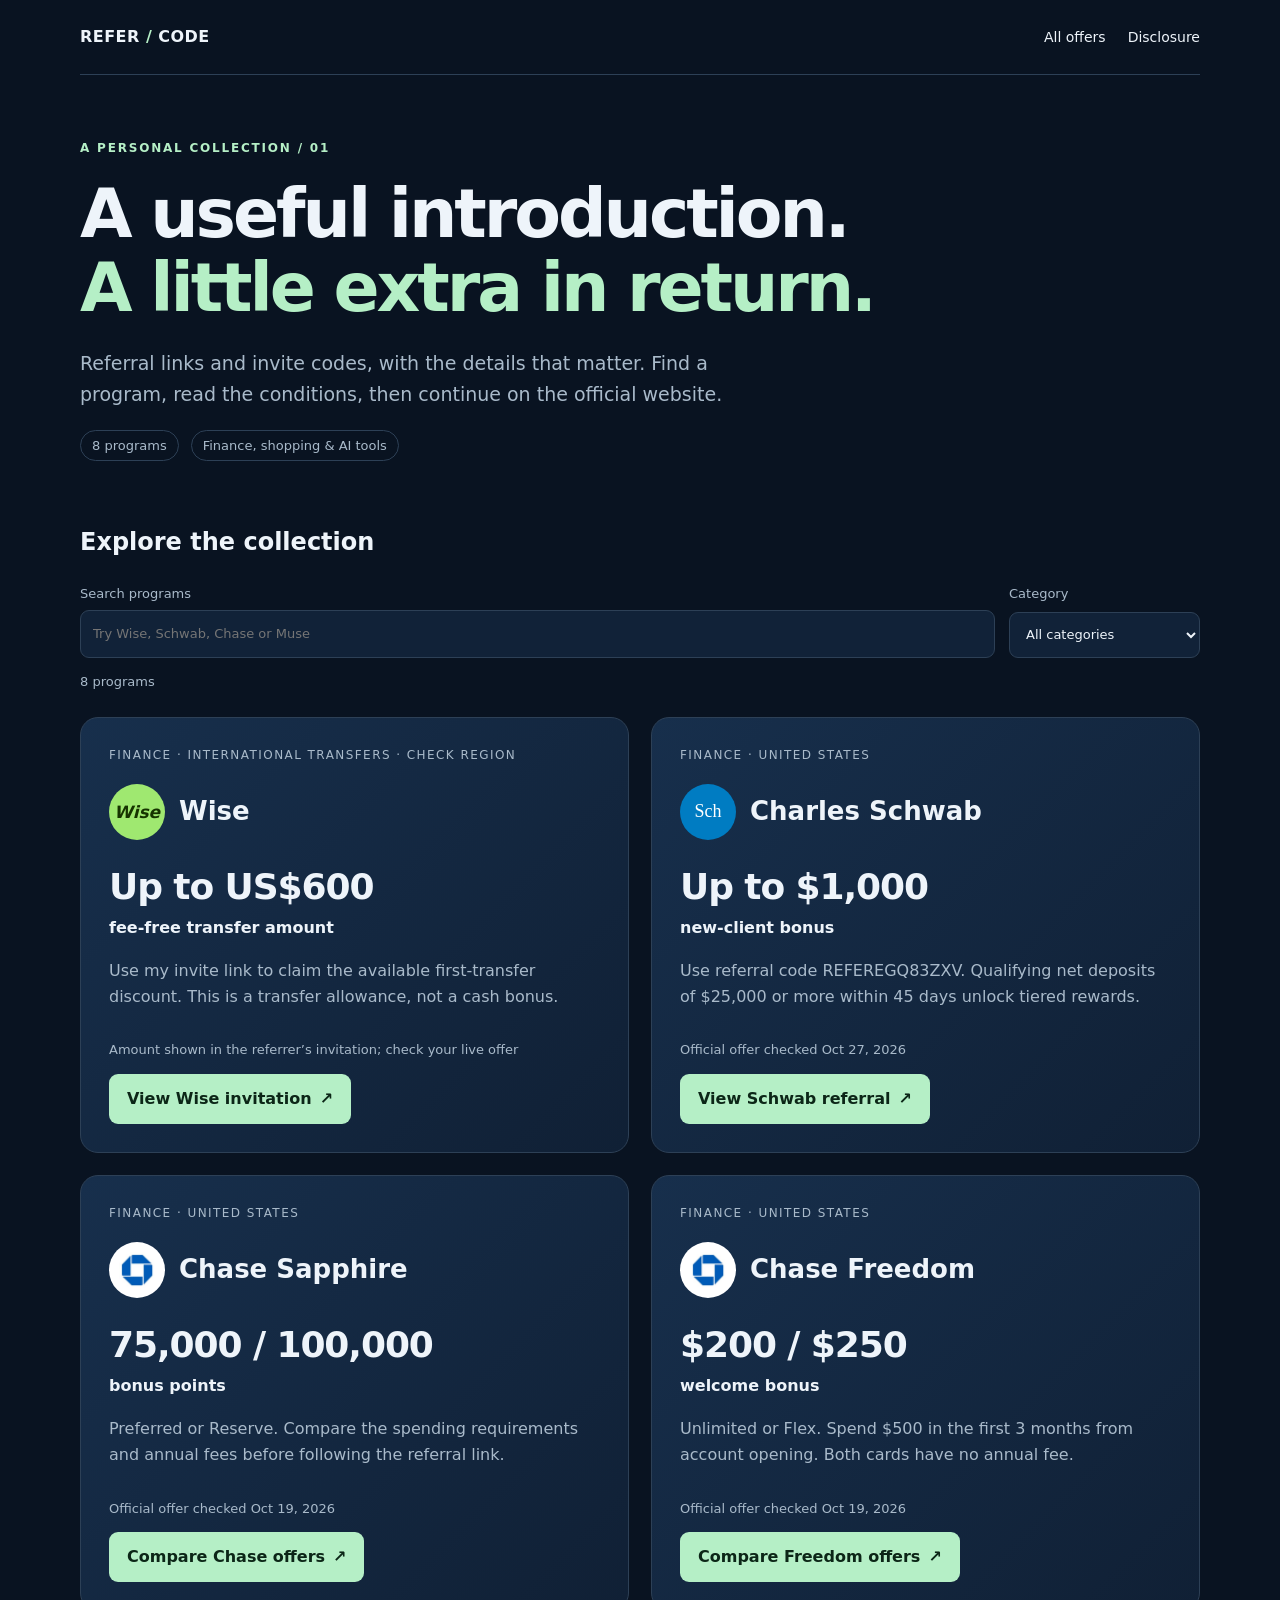
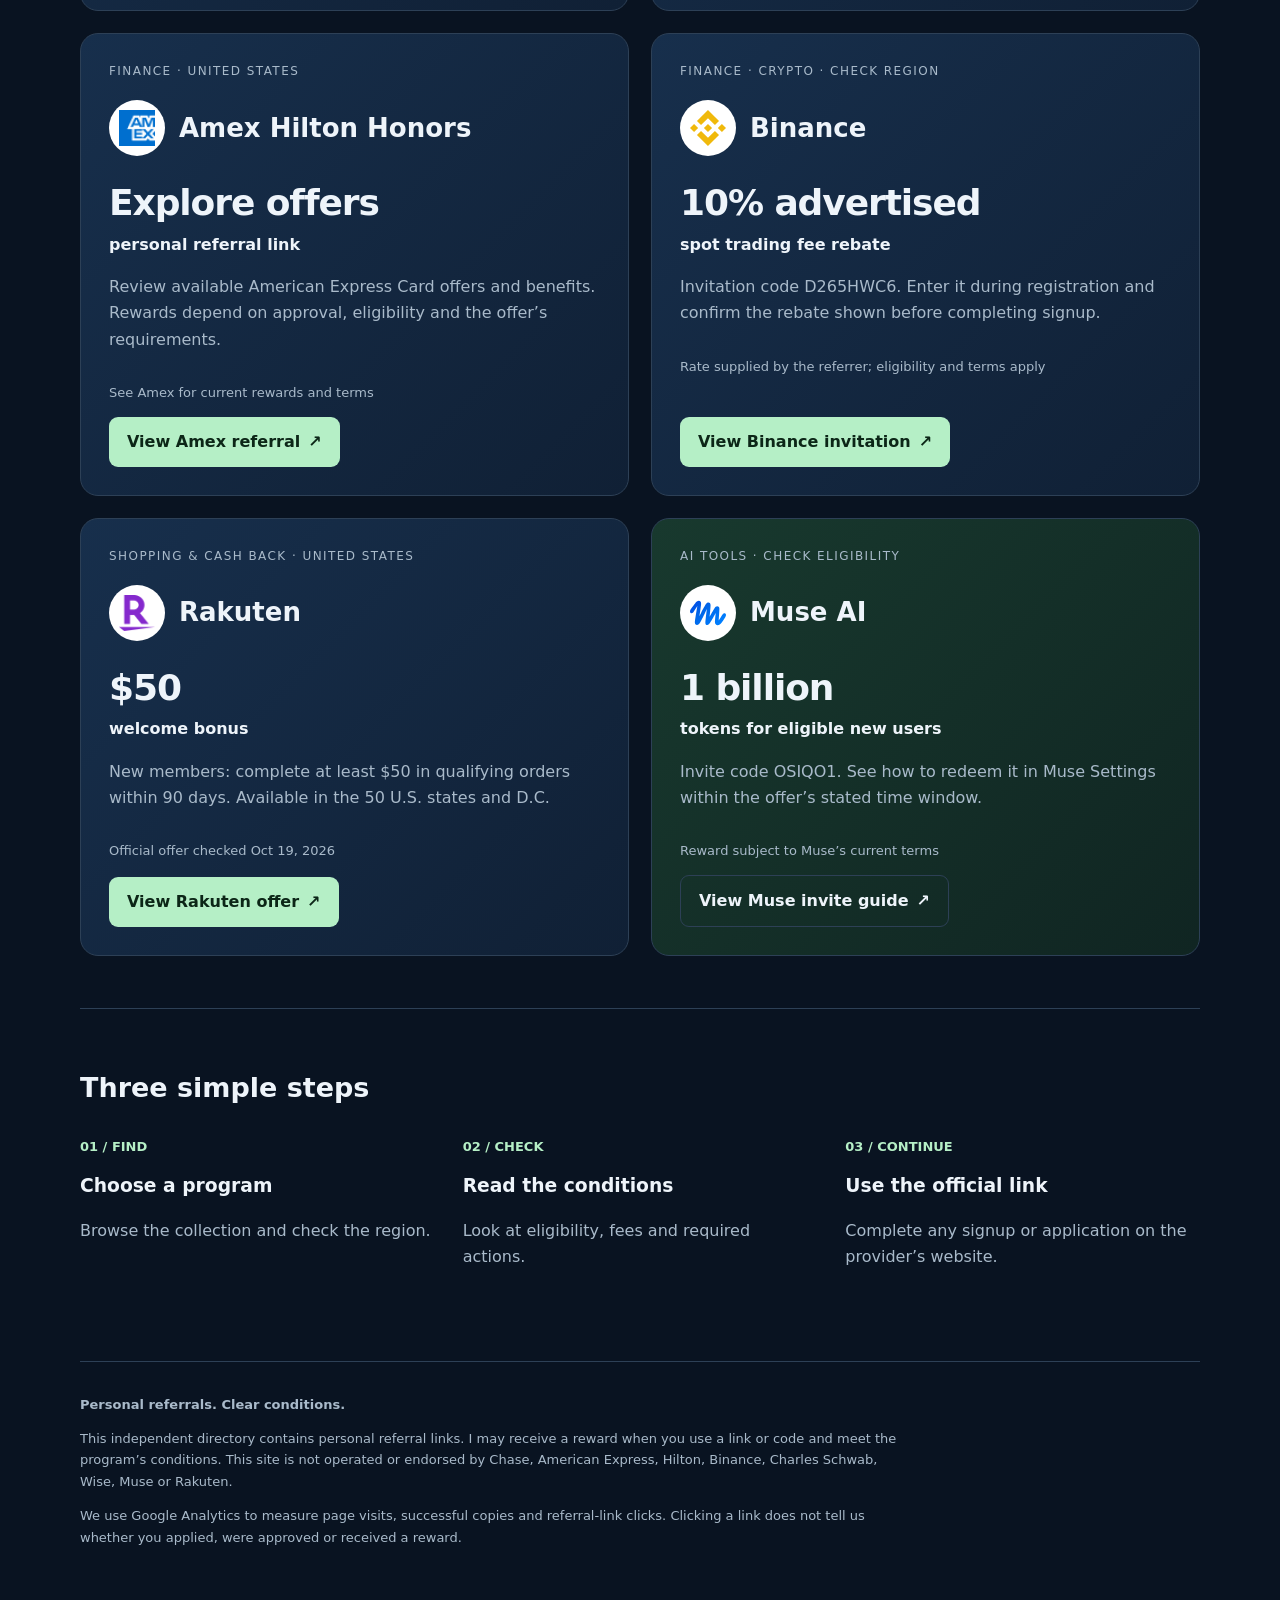
==== commit 395963c4: "Add Wise invitation page and distinguish friend and inviter rewards" ====
--- a/index.html
+++ b/index.html
@@ -1 +1 @@
-<!doctype html><html lang="en"><head><meta charset="utf-8"><meta name="viewport" content="width=device-width,initial-scale=1"><title>Refercode — Personal Referral Codes & Links</title><meta name="description" content="Explore personal referral links for Chase Sapphire, Chase Freedom, Amex Hilton Honors, Binance, Charles Schwab, Rakuten and Muse AI, with rewards, eligibility and clear instructions."><link rel="canonical" href="https://zz11ss11zz.github.io/refercode/"><meta property="og:title" content="Refercode — Personal Referral Codes & Links"><meta property="og:description" content="Explore personal referral links for Chase, Amex Hilton Honors, Binance, Charles Schwab, Rakuten and Muse AI, with rewards, eligibility and clear instructions."><meta property="og:type" content="website"><meta property="og:url" content="https://zz11ss11zz.github.io/refercode/"><link rel="stylesheet" href="styles.css?v=20261024-brand-icons"><script defer src="site.js"></script></head><body><div class="wrap"><header><a class="brand" href="./">REFER<span> / </span>CODE</a><nav aria-label="Main navigation"><a href="./">All offers</a><a href="#disclosure">Disclosure</a></nav></header><main><section class="hero"><div class="eyebrow">A personal collection / 01</div><h1>A useful introduction.<br><span>A little extra in return.</span></h1><p class="lead">Referral links and invite codes, with the details that matter. Find a program, read the conditions, then continue on the official website.</p><div class="meta"><span class="badge">7 programs</span><span class="badge">Finance, shopping &amp; AI tools</span></div></section><section aria-labelledby="browse"><h2 id="browse">Explore the collection</h2><div class="toolbar"><label class="search">Search programs<input id="search" type="search" placeholder="Try Schwab, Amex, Chase or Muse"></label><label>Category<select id="category"><option value="all">All categories</option><option value="finance">Finance</option><option value="shopping">Shopping &amp; cash back</option><option value="ai">AI tools</option></select></label></div><p id="count" class="fine" aria-live="polite">7 programs</p><div class="grid"><article class="card" data-card data-category="finance"><div class="category">Finance · United States</div><div class="program-heading"><span class="brand-icon" aria-hidden="true" style="background:#007cc2;color:white;font-family:Georgia,serif;font-size:18px">Sch</span><h2>Charles Schwab</h2></div><div class="reward">Up to $1,000</div><strong>new-client bonus</strong><p>Use referral code REFEREGQ83ZXV. Qualifying net deposits of $25,000 or more within 45 days unlock tiered rewards.</p><p class="fine">Official offer checked Oct 27, 2026</p><a class="button" href="schwab/">View Schwab referral <span aria-hidden="true">↗</span></a></article><article class="card" data-card data-category="finance"><div class="category">Finance · United States</div><div class="program-heading"><span class="brand-icon" aria-hidden="true"><img src="assets/brands/chase.svg" alt="" width="36" height="36"></span><h2>Chase Sapphire</h2></div><div class="reward">75,000 / 100,000</div><strong>bonus points</strong><p>Preferred or Reserve. Compare the spending requirements and annual fees before following the referral link.</p><p class="fine">Official offer checked Oct 19, 2026</p><a class="button" href="chase/">Compare Chase offers <span aria-hidden="true">↗</span></a></article><article class="card" data-card data-category="finance"><div class="category">Finance · United States</div><div class="program-heading"><span class="brand-icon" aria-hidden="true"><img src="assets/brands/chase.svg" alt="" width="36" height="36"></span><h2>Chase Freedom</h2></div><div class="reward">$200 / $250</div><strong>welcome bonus</strong><p>Unlimited or Flex. Spend $500 in the first 3 months from account opening. Both cards have no annual fee.</p><p class="fine">Official offer checked Oct 19, 2026</p><a class="button" href="chase-freedom/">Compare Freedom offers <span aria-hidden="true">↗</span></a></article><article class="card" data-card data-category="finance"><div class="category">Finance · United States</div><div class="program-heading"><span class="brand-icon" aria-hidden="true"><img src="assets/brands/amex.svg" alt="" width="36" height="36"></span><h2>Amex Hilton Honors</h2></div><div class="reward">Explore offers</div><strong>personal referral link</strong><p>Review available American Express Card offers and benefits. Rewards depend on approval, eligibility and the offer’s requirements.</p><p class="fine">See Amex for current rewards and terms</p><a class="button" href="amex-hilton/">View Amex referral <span aria-hidden="true">↗</span></a></article><article class="card" data-card data-category="finance"><div class="category">Finance · Crypto · Check region</div><div class="program-heading"><span class="brand-icon" aria-hidden="true"><img src="assets/brands/binance.svg" alt="" width="36" height="36"></span><h2>Binance</h2></div><div class="reward">10% advertised</div><strong>spot trading fee rebate</strong><p>Invitation code D265HWC6. Enter it during registration and confirm the rebate shown before completing signup.</p><p class="fine">Rate supplied by the referrer; eligibility and terms apply</p><a class="button" href="binance/">View Binance invitation <span aria-hidden="true">↗</span></a></article><article class="card" data-card data-category="shopping"><div class="category">Shopping &amp; cash back · United States</div><div class="program-heading"><span class="brand-icon" aria-hidden="true"><img src="assets/brands/rakuten.svg" alt="" width="36" height="36"></span><h2>Rakuten</h2></div><div class="reward">$50</div><strong>welcome bonus</strong><p>New members: complete at least $50 in qualifying orders within 90 days. Available in the 50 U.S. states and D.C.</p><p class="fine">Official offer checked Oct 19, 2026</p><a class="button" href="rakuten/">View Rakuten offer <span aria-hidden="true">↗</span></a></article><article class="card ai" data-card data-category="ai"><div class="category">AI tools · Check eligibility</div><div class="program-heading"><span class="brand-icon" aria-hidden="true"><img src="assets/brands/muse.svg" alt="" width="36" height="36"></span><h2>Muse AI</h2></div><div class="reward">1 billion</div><strong>tokens for eligible new users</strong><p>Invite code OSIQO1. See how to redeem it in Muse Settings within the offer’s stated time window.</p><p class="fine">Reward subject to Muse’s current terms</p><a class="button secondary" href="muse/">View Muse invite guide <span aria-hidden="true">↗</span></a></article></div><p id="empty" hidden role="status">No matching programs. Try another search or category.</p></section><section class="section"><h2>Three simple steps</h2><div class="steps"><div><b>01 / FIND</b><h3>Choose a program</h3><p>Browse the collection and check the region.</p></div><div><b>02 / CHECK</b><h3>Read the conditions</h3><p>Look at eligibility, fees and required actions.</p></div><div><b>03 / CONTINUE</b><h3>Use the official link</h3><p>Complete any signup or application on the provider’s website.</p></div></div></section></main><footer id="disclosure"><strong>Personal referrals. Clear conditions.</strong><p>This independent directory contains personal referral links. I may receive a reward when you use a link or code and meet the program’s conditions. This site is not operated or endorsed by Chase, American Express, Hilton, Binance, Charles Schwab, Muse or Rakuten.</p><p>We use Google Analytics to measure page visits, successful copies and referral-link clicks. Clicking a link does not tell us whether you applied, were approved or received a reward.</p></footer></div></body></html>
+<!doctype html><html lang="en"><head><meta charset="utf-8"><meta name="viewport" content="width=device-width,initial-scale=1"><title>Refercode — Personal Referral Codes & Links</title><meta name="description" content="Explore personal referral links for Chase Sapphire, Chase Freedom, Amex Hilton Honors, Binance, Charles Schwab, Wise, Rakuten and Muse AI, with rewards, eligibility and clear instructions."><link rel="canonical" href="https://zz11ss11zz.github.io/refercode/"><meta property="og:title" content="Refercode — Personal Referral Codes & Links"><meta property="og:description" content="Explore personal referral links for Chase, Amex Hilton Honors, Binance, Charles Schwab, Wise, Rakuten and Muse AI, with rewards, eligibility and clear instructions."><meta property="og:type" content="website"><meta property="og:url" content="https://zz11ss11zz.github.io/refercode/"><link rel="stylesheet" href="styles.css?v=20261024-brand-icons"><script defer src="site.js"></script></head><body><div class="wrap"><header><a class="brand" href="./">REFER<span> / </span>CODE</a><nav aria-label="Main navigation"><a href="./">All offers</a><a href="#disclosure">Disclosure</a></nav></header><main><section class="hero"><div class="eyebrow">A personal collection / 01</div><h1>A useful introduction.<br><span>A little extra in return.</span></h1><p class="lead">Referral links and invite codes, with the details that matter. Find a program, read the conditions, then continue on the official website.</p><div class="meta"><span class="badge">8 programs</span><span class="badge">Finance, shopping &amp; AI tools</span></div></section><section aria-labelledby="browse"><h2 id="browse">Explore the collection</h2><div class="toolbar"><label class="search">Search programs<input id="search" type="search" placeholder="Try Wise, Schwab, Chase or Muse"></label><label>Category<select id="category"><option value="all">All categories</option><option value="finance">Finance</option><option value="shopping">Shopping &amp; cash back</option><option value="ai">AI tools</option></select></label></div><p id="count" class="fine" aria-live="polite">8 programs</p><div class="grid"><article class="card" data-card data-category="finance"><div class="category">Finance · International transfers · Check region</div><div class="program-heading"><span class="brand-icon" aria-hidden="true" style="background:#9fe870;color:#163300;font-weight:900;font-style:italic;font-size:17px">Wise</span><h2>Wise</h2></div><div class="reward">Up to US$600</div><strong>fee-free transfer amount</strong><p>Use my invite link to claim the available first-transfer discount. This is a transfer allowance, not a cash bonus.</p><p class="fine">Amount shown in the referrer’s invitation; check your live offer</p><a class="button" href="wise/">View Wise invitation <span aria-hidden="true">↗</span></a></article><article class="card" data-card data-category="finance"><div class="category">Finance · United States</div><div class="program-heading"><span class="brand-icon" aria-hidden="true" style="background:#007cc2;color:white;font-family:Georgia,serif;font-size:18px">Sch</span><h2>Charles Schwab</h2></div><div class="reward">Up to $1,000</div><strong>new-client bonus</strong><p>Use referral code REFEREGQ83ZXV. Qualifying net deposits of $25,000 or more within 45 days unlock tiered rewards.</p><p class="fine">Official offer checked Oct 27, 2026</p><a class="button" href="schwab/">View Schwab referral <span aria-hidden="true">↗</span></a></article><article class="card" data-card data-category="finance"><div class="category">Finance · United States</div><div class="program-heading"><span class="brand-icon" aria-hidden="true"><img src="assets/brands/chase.svg" alt="" width="36" height="36"></span><h2>Chase Sapphire</h2></div><div class="reward">75,000 / 100,000</div><strong>bonus points</strong><p>Preferred or Reserve. Compare the spending requirements and annual fees before following the referral link.</p><p class="fine">Official offer checked Oct 19, 2026</p><a class="button" href="chase/">Compare Chase offers <span aria-hidden="true">↗</span></a></article><article class="card" data-card data-category="finance"><div class="category">Finance · United States</div><div class="program-heading"><span class="brand-icon" aria-hidden="true"><img src="assets/brands/chase.svg" alt="" width="36" height="36"></span><h2>Chase Freedom</h2></div><div class="reward">$200 / $250</div><strong>welcome bonus</strong><p>Unlimited or Flex. Spend $500 in the first 3 months from account opening. Both cards have no annual fee.</p><p class="fine">Official offer checked Oct 19, 2026</p><a class="button" href="chase-freedom/">Compare Freedom offers <span aria-hidden="true">↗</span></a></article><article class="card" data-card data-category="finance"><div class="category">Finance · United States</div><div class="program-heading"><span class="brand-icon" aria-hidden="true"><img src="assets/brands/amex.svg" alt="" width="36" height="36"></span><h2>Amex Hilton Honors</h2></div><div class="reward">Explore offers</div><strong>personal referral link</strong><p>Review available American Express Card offers and benefits. Rewards depend on approval, eligibility and the offer’s requirements.</p><p class="fine">See Amex for current rewards and terms</p><a class="button" href="amex-hilton/">View Amex referral <span aria-hidden="true">↗</span></a></article><article class="card" data-card data-category="finance"><div class="category">Finance · Crypto · Check region</div><div class="program-heading"><span class="brand-icon" aria-hidden="true"><img src="assets/brands/binance.svg" alt="" width="36" height="36"></span><h2>Binance</h2></div><div class="reward">10% advertised</div><strong>spot trading fee rebate</strong><p>Invitation code D265HWC6. Enter it during registration and confirm the rebate shown before completing signup.</p><p class="fine">Rate supplied by the referrer; eligibility and terms apply</p><a class="button" href="binance/">View Binance invitation <span aria-hidden="true">↗</span></a></article><article class="card" data-card data-category="shopping"><div class="category">Shopping &amp; cash back · United States</div><div class="program-heading"><span class="brand-icon" aria-hidden="true"><img src="assets/brands/rakuten.svg" alt="" width="36" height="36"></span><h2>Rakuten</h2></div><div class="reward">$50</div><strong>welcome bonus</strong><p>New members: complete at least $50 in qualifying orders within 90 days. Available in the 50 U.S. states and D.C.</p><p class="fine">Official offer checked Oct 19, 2026</p><a class="button" href="rakuten/">View Rakuten offer <span aria-hidden="true">↗</span></a></article><article class="card ai" data-card data-category="ai"><div class="category">AI tools · Check eligibility</div><div class="program-heading"><span class="brand-icon" aria-hidden="true"><img src="assets/brands/muse.svg" alt="" width="36" height="36"></span><h2>Muse AI</h2></div><div class="reward">1 billion</div><strong>tokens for eligible new users</strong><p>Invite code OSIQO1. See how to redeem it in Muse Settings within the offer’s stated time window.</p><p class="fine">Reward subject to Muse’s current terms</p><a class="button secondary" href="muse/">View Muse invite guide <span aria-hidden="true">↗</span></a></article></div><p id="empty" hidden role="status">No matching programs. Try another search or category.</p></section><section class="section"><h2>Three simple steps</h2><div class="steps"><div><b>01 / FIND</b><h3>Choose a program</h3><p>Browse the collection and check the region.</p></div><div><b>02 / CHECK</b><h3>Read the conditions</h3><p>Look at eligibility, fees and required actions.</p></div><div><b>03 / CONTINUE</b><h3>Use the official link</h3><p>Complete any signup or application on the provider’s website.</p></div></div></section></main><footer id="disclosure"><strong>Personal referrals. Clear conditions.</strong><p>This independent directory contains personal referral links. I may receive a reward when you use a link or code and meet the program’s conditions. This site is not operated or endorsed by Chase, American Express, Hilton, Binance, Charles Schwab, Wise, Muse or Rakuten.</p><p>We use Google Analytics to measure page visits, successful copies and referral-link clicks. Clicking a link does not tell us whether you applied, were approved or received a reward.</p></footer></div></body></html>
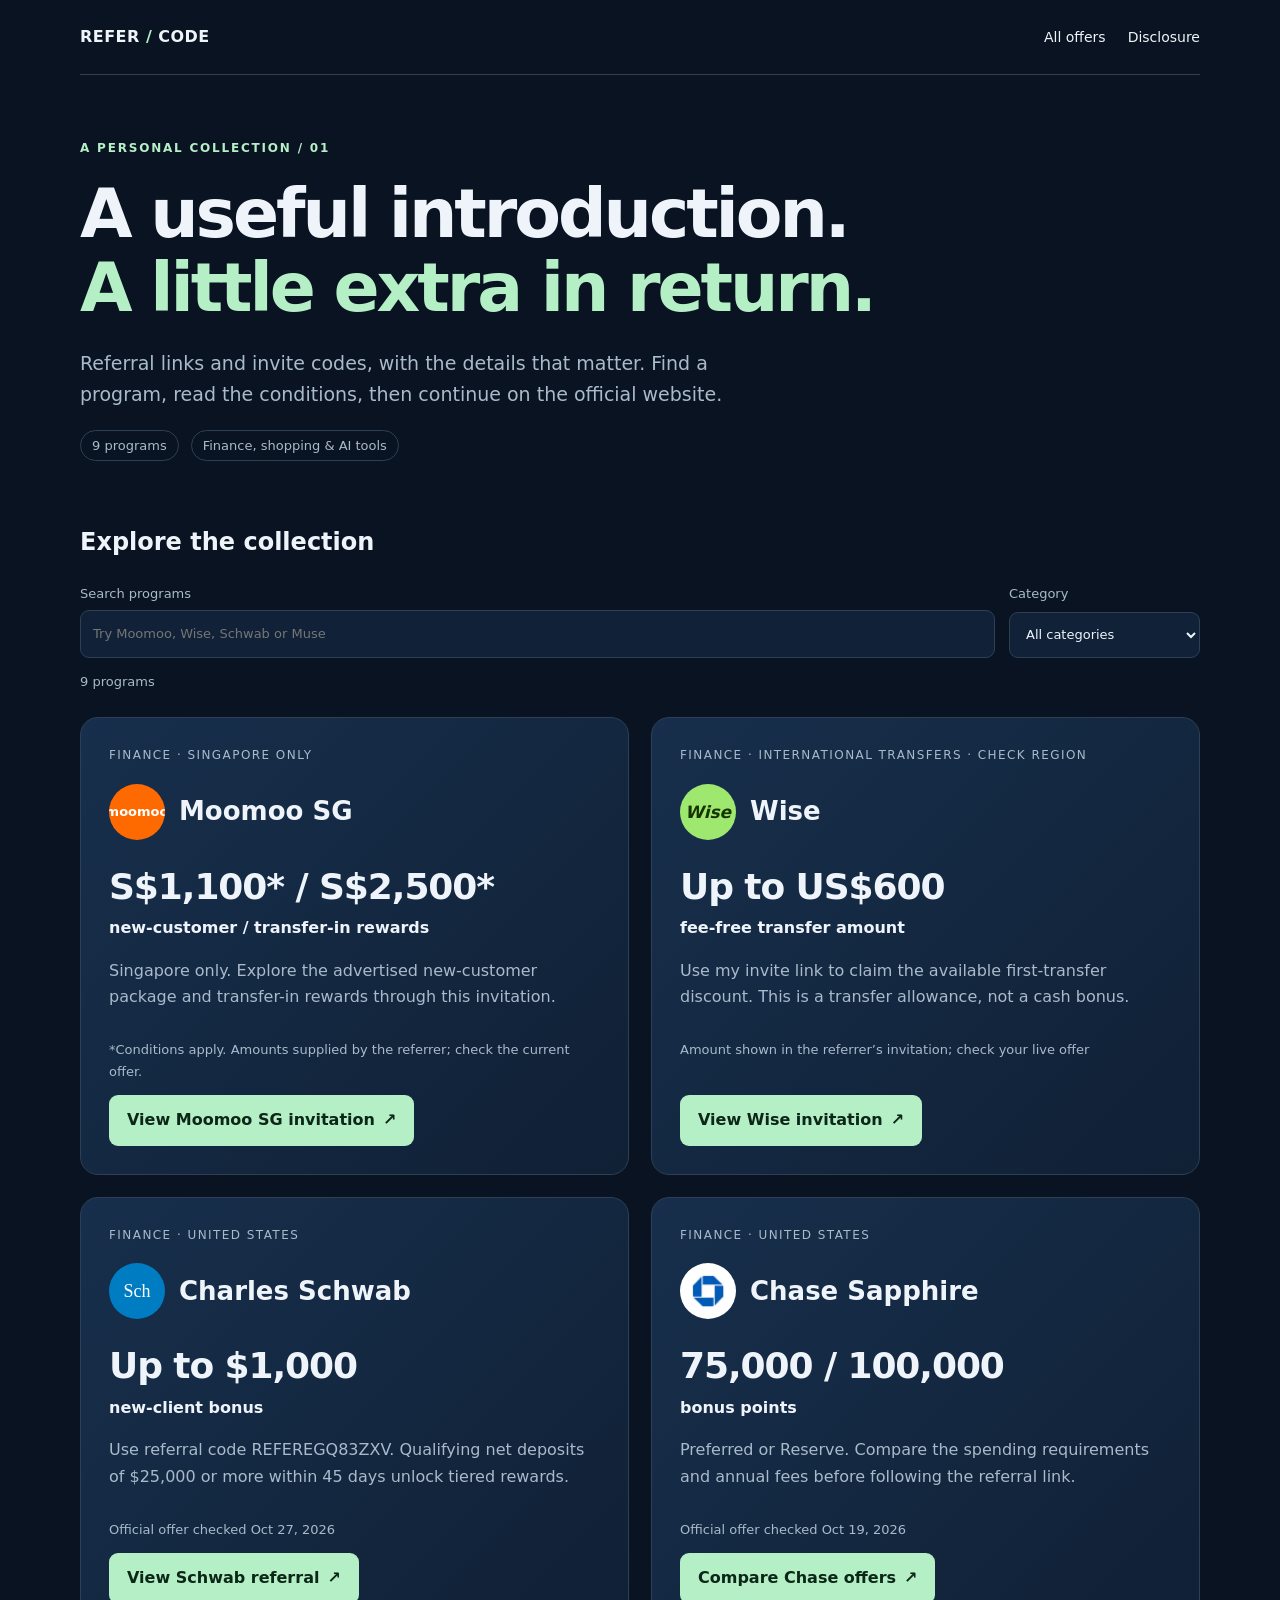
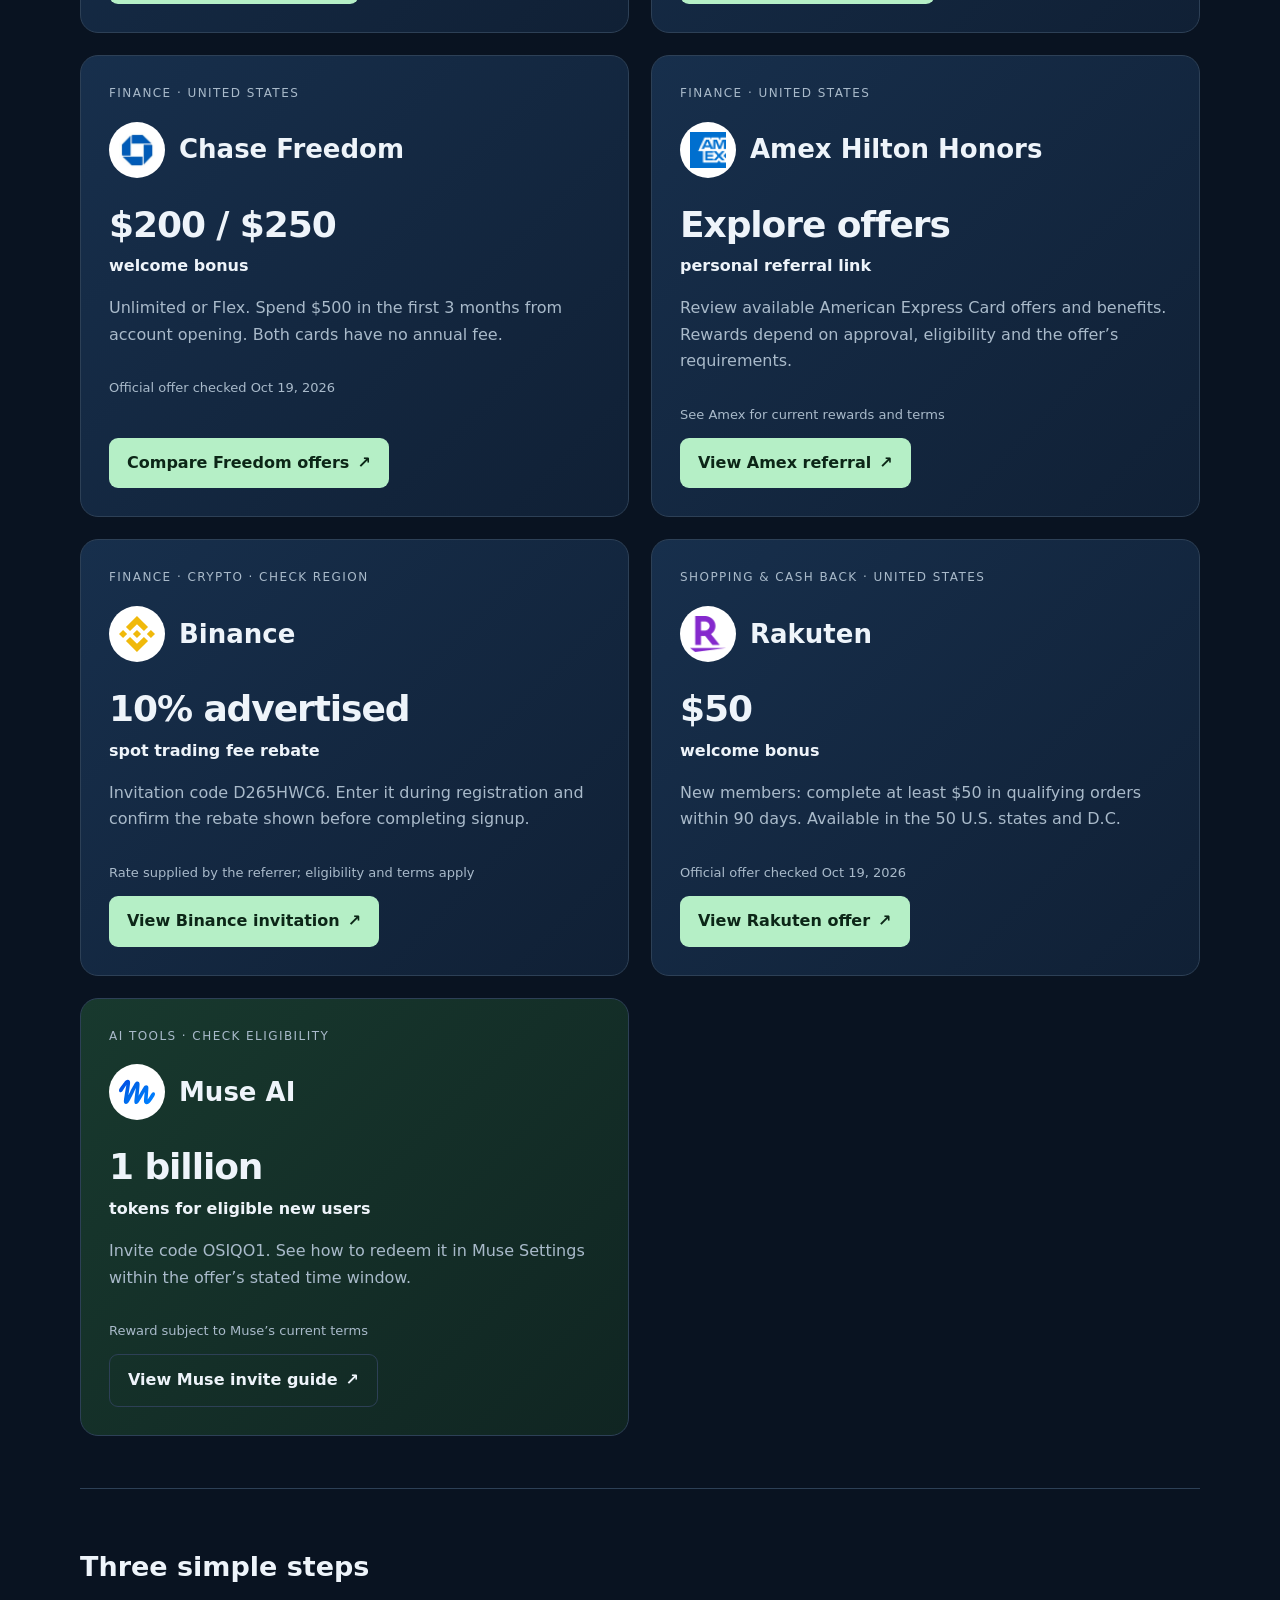
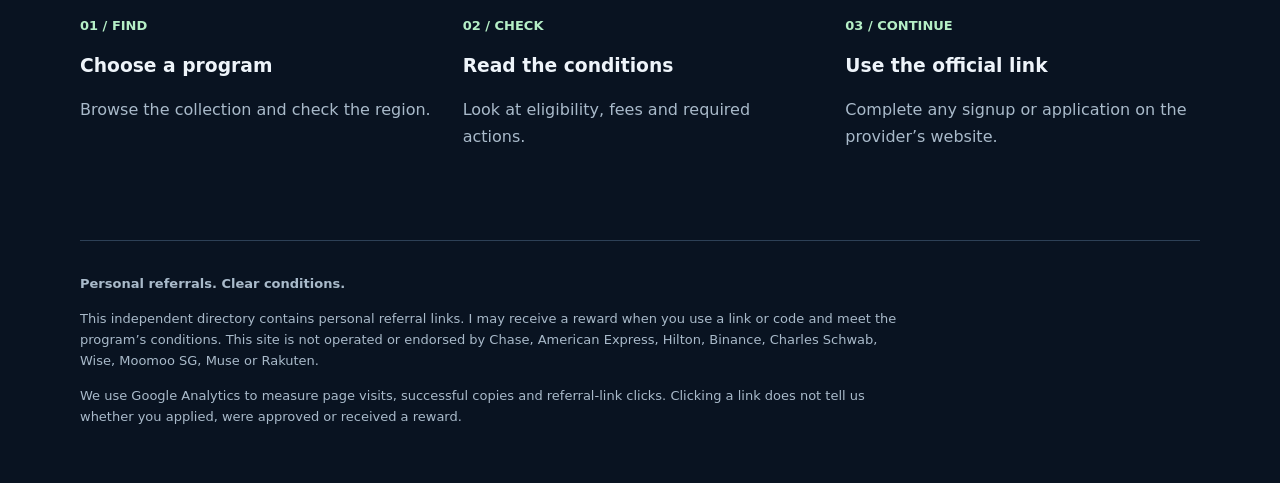
==== commit cfb2736f: "Add Singapore-only Moomoo SG referral and conditional reward details" ====
--- a/index.html
+++ b/index.html
@@ -1 +1 @@
-<!doctype html><html lang="en"><head><meta charset="utf-8"><meta name="viewport" content="width=device-width,initial-scale=1"><title>Refercode — Personal Referral Codes & Links</title><meta name="description" content="Explore personal referral links for Chase Sapphire, Chase Freedom, Amex Hilton Honors, Binance, Charles Schwab, Wise, Rakuten and Muse AI, with rewards, eligibility and clear instructions."><link rel="canonical" href="https://zz11ss11zz.github.io/refercode/"><meta property="og:title" content="Refercode — Personal Referral Codes & Links"><meta property="og:description" content="Explore personal referral links for Chase, Amex Hilton Honors, Binance, Charles Schwab, Wise, Rakuten and Muse AI, with rewards, eligibility and clear instructions."><meta property="og:type" content="website"><meta property="og:url" content="https://zz11ss11zz.github.io/refercode/"><link rel="stylesheet" href="styles.css?v=20261024-brand-icons"><script defer src="site.js"></script></head><body><div class="wrap"><header><a class="brand" href="./">REFER<span> / </span>CODE</a><nav aria-label="Main navigation"><a href="./">All offers</a><a href="#disclosure">Disclosure</a></nav></header><main><section class="hero"><div class="eyebrow">A personal collection / 01</div><h1>A useful introduction.<br><span>A little extra in return.</span></h1><p class="lead">Referral links and invite codes, with the details that matter. Find a program, read the conditions, then continue on the official website.</p><div class="meta"><span class="badge">8 programs</span><span class="badge">Finance, shopping &amp; AI tools</span></div></section><section aria-labelledby="browse"><h2 id="browse">Explore the collection</h2><div class="toolbar"><label class="search">Search programs<input id="search" type="search" placeholder="Try Wise, Schwab, Chase or Muse"></label><label>Category<select id="category"><option value="all">All categories</option><option value="finance">Finance</option><option value="shopping">Shopping &amp; cash back</option><option value="ai">AI tools</option></select></label></div><p id="count" class="fine" aria-live="polite">8 programs</p><div class="grid"><article class="card" data-card data-category="finance"><div class="category">Finance · International transfers · Check region</div><div class="program-heading"><span class="brand-icon" aria-hidden="true" style="background:#9fe870;color:#163300;font-weight:900;font-style:italic;font-size:17px">Wise</span><h2>Wise</h2></div><div class="reward">Up to US$600</div><strong>fee-free transfer amount</strong><p>Use my invite link to claim the available first-transfer discount. This is a transfer allowance, not a cash bonus.</p><p class="fine">Amount shown in the referrer’s invitation; check your live offer</p><a class="button" href="wise/">View Wise invitation <span aria-hidden="true">↗</span></a></article><article class="card" data-card data-category="finance"><div class="category">Finance · United States</div><div class="program-heading"><span class="brand-icon" aria-hidden="true" style="background:#007cc2;color:white;font-family:Georgia,serif;font-size:18px">Sch</span><h2>Charles Schwab</h2></div><div class="reward">Up to $1,000</div><strong>new-client bonus</strong><p>Use referral code REFEREGQ83ZXV. Qualifying net deposits of $25,000 or more within 45 days unlock tiered rewards.</p><p class="fine">Official offer checked Oct 27, 2026</p><a class="button" href="schwab/">View Schwab referral <span aria-hidden="true">↗</span></a></article><article class="card" data-card data-category="finance"><div class="category">Finance · United States</div><div class="program-heading"><span class="brand-icon" aria-hidden="true"><img src="assets/brands/chase.svg" alt="" width="36" height="36"></span><h2>Chase Sapphire</h2></div><div class="reward">75,000 / 100,000</div><strong>bonus points</strong><p>Preferred or Reserve. Compare the spending requirements and annual fees before following the referral link.</p><p class="fine">Official offer checked Oct 19, 2026</p><a class="button" href="chase/">Compare Chase offers <span aria-hidden="true">↗</span></a></article><article class="card" data-card data-category="finance"><div class="category">Finance · United States</div><div class="program-heading"><span class="brand-icon" aria-hidden="true"><img src="assets/brands/chase.svg" alt="" width="36" height="36"></span><h2>Chase Freedom</h2></div><div class="reward">$200 / $250</div><strong>welcome bonus</strong><p>Unlimited or Flex. Spend $500 in the first 3 months from account opening. Both cards have no annual fee.</p><p class="fine">Official offer checked Oct 19, 2026</p><a class="button" href="chase-freedom/">Compare Freedom offers <span aria-hidden="true">↗</span></a></article><article class="card" data-card data-category="finance"><div class="category">Finance · United States</div><div class="program-heading"><span class="brand-icon" aria-hidden="true"><img src="assets/brands/amex.svg" alt="" width="36" height="36"></span><h2>Amex Hilton Honors</h2></div><div class="reward">Explore offers</div><strong>personal referral link</strong><p>Review available American Express Card offers and benefits. Rewards depend on approval, eligibility and the offer’s requirements.</p><p class="fine">See Amex for current rewards and terms</p><a class="button" href="amex-hilton/">View Amex referral <span aria-hidden="true">↗</span></a></article><article class="card" data-card data-category="finance"><div class="category">Finance · Crypto · Check region</div><div class="program-heading"><span class="brand-icon" aria-hidden="true"><img src="assets/brands/binance.svg" alt="" width="36" height="36"></span><h2>Binance</h2></div><div class="reward">10% advertised</div><strong>spot trading fee rebate</strong><p>Invitation code D265HWC6. Enter it during registration and confirm the rebate shown before completing signup.</p><p class="fine">Rate supplied by the referrer; eligibility and terms apply</p><a class="button" href="binance/">View Binance invitation <span aria-hidden="true">↗</span></a></article><article class="card" data-card data-category="shopping"><div class="category">Shopping &amp; cash back · United States</div><div class="program-heading"><span class="brand-icon" aria-hidden="true"><img src="assets/brands/rakuten.svg" alt="" width="36" height="36"></span><h2>Rakuten</h2></div><div class="reward">$50</div><strong>welcome bonus</strong><p>New members: complete at least $50 in qualifying orders within 90 days. Available in the 50 U.S. states and D.C.</p><p class="fine">Official offer checked Oct 19, 2026</p><a class="button" href="rakuten/">View Rakuten offer <span aria-hidden="true">↗</span></a></article><article class="card ai" data-card data-category="ai"><div class="category">AI tools · Check eligibility</div><div class="program-heading"><span class="brand-icon" aria-hidden="true"><img src="assets/brands/muse.svg" alt="" width="36" height="36"></span><h2>Muse AI</h2></div><div class="reward">1 billion</div><strong>tokens for eligible new users</strong><p>Invite code OSIQO1. See how to redeem it in Muse Settings within the offer’s stated time window.</p><p class="fine">Reward subject to Muse’s current terms</p><a class="button secondary" href="muse/">View Muse invite guide <span aria-hidden="true">↗</span></a></article></div><p id="empty" hidden role="status">No matching programs. Try another search or category.</p></section><section class="section"><h2>Three simple steps</h2><div class="steps"><div><b>01 / FIND</b><h3>Choose a program</h3><p>Browse the collection and check the region.</p></div><div><b>02 / CHECK</b><h3>Read the conditions</h3><p>Look at eligibility, fees and required actions.</p></div><div><b>03 / CONTINUE</b><h3>Use the official link</h3><p>Complete any signup or application on the provider’s website.</p></div></div></section></main><footer id="disclosure"><strong>Personal referrals. Clear conditions.</strong><p>This independent directory contains personal referral links. I may receive a reward when you use a link or code and meet the program’s conditions. This site is not operated or endorsed by Chase, American Express, Hilton, Binance, Charles Schwab, Wise, Muse or Rakuten.</p><p>We use Google Analytics to measure page visits, successful copies and referral-link clicks. Clicking a link does not tell us whether you applied, were approved or received a reward.</p></footer></div></body></html>
+<!doctype html><html lang="en"><head><meta charset="utf-8"><meta name="viewport" content="width=device-width,initial-scale=1"><title>Refercode — Personal Referral Codes & Links</title><meta name="description" content="Explore personal referral links for Chase Sapphire, Chase Freedom, Amex Hilton Honors, Binance, Charles Schwab, Wise, Moomoo SG, Rakuten and Muse AI, with rewards, eligibility and clear instructions."><link rel="canonical" href="https://zz11ss11zz.github.io/refercode/"><meta property="og:title" content="Refercode — Personal Referral Codes & Links"><meta property="og:description" content="Explore personal referral links for Chase, Amex Hilton Honors, Binance, Charles Schwab, Wise, Moomoo SG, Rakuten and Muse AI, with rewards, eligibility and clear instructions."><meta property="og:type" content="website"><meta property="og:url" content="https://zz11ss11zz.github.io/refercode/"><link rel="stylesheet" href="styles.css?v=20261024-brand-icons"><script defer src="site.js"></script></head><body><div class="wrap"><header><a class="brand" href="./">REFER<span> / </span>CODE</a><nav aria-label="Main navigation"><a href="./">All offers</a><a href="#disclosure">Disclosure</a></nav></header><main><section class="hero"><div class="eyebrow">A personal collection / 01</div><h1>A useful introduction.<br><span>A little extra in return.</span></h1><p class="lead">Referral links and invite codes, with the details that matter. Find a program, read the conditions, then continue on the official website.</p><div class="meta"><span class="badge">9 programs</span><span class="badge">Finance, shopping &amp; AI tools</span></div></section><section aria-labelledby="browse"><h2 id="browse">Explore the collection</h2><div class="toolbar"><label class="search">Search programs<input id="search" type="search" placeholder="Try Moomoo, Wise, Schwab or Muse"></label><label>Category<select id="category"><option value="all">All categories</option><option value="finance">Finance</option><option value="shopping">Shopping &amp; cash back</option><option value="ai">AI tools</option></select></label></div><p id="count" class="fine" aria-live="polite">9 programs</p><div class="grid"><article class="card" data-card data-category="finance"><div class="category">Finance · Singapore only</div><div class="program-heading"><span class="brand-icon" aria-hidden="true" style="background:#ff6a00;color:#fff;font-weight:900;font-size:13px">moomoo</span><h2>Moomoo SG</h2></div><div class="reward">S$1,100* / S$2,500*</div><strong>new-customer / transfer-in rewards</strong><p>Singapore only. Explore the advertised new-customer package and transfer-in rewards through this invitation.</p><p class="fine">*Conditions apply. Amounts supplied by the referrer; check the current offer.</p><a class="button" href="moomoo-sg/">View Moomoo SG invitation <span aria-hidden="true">↗</span></a></article><article class="card" data-card data-category="finance"><div class="category">Finance · International transfers · Check region</div><div class="program-heading"><span class="brand-icon" aria-hidden="true" style="background:#9fe870;color:#163300;font-weight:900;font-style:italic;font-size:17px">Wise</span><h2>Wise</h2></div><div class="reward">Up to US$600</div><strong>fee-free transfer amount</strong><p>Use my invite link to claim the available first-transfer discount. This is a transfer allowance, not a cash bonus.</p><p class="fine">Amount shown in the referrer’s invitation; check your live offer</p><a class="button" href="wise/">View Wise invitation <span aria-hidden="true">↗</span></a></article><article class="card" data-card data-category="finance"><div class="category">Finance · United States</div><div class="program-heading"><span class="brand-icon" aria-hidden="true" style="background:#007cc2;color:white;font-family:Georgia,serif;font-size:18px">Sch</span><h2>Charles Schwab</h2></div><div class="reward">Up to $1,000</div><strong>new-client bonus</strong><p>Use referral code REFEREGQ83ZXV. Qualifying net deposits of $25,000 or more within 45 days unlock tiered rewards.</p><p class="fine">Official offer checked Oct 27, 2026</p><a class="button" href="schwab/">View Schwab referral <span aria-hidden="true">↗</span></a></article><article class="card" data-card data-category="finance"><div class="category">Finance · United States</div><div class="program-heading"><span class="brand-icon" aria-hidden="true"><img src="assets/brands/chase.svg" alt="" width="36" height="36"></span><h2>Chase Sapphire</h2></div><div class="reward">75,000 / 100,000</div><strong>bonus points</strong><p>Preferred or Reserve. Compare the spending requirements and annual fees before following the referral link.</p><p class="fine">Official offer checked Oct 19, 2026</p><a class="button" href="chase/">Compare Chase offers <span aria-hidden="true">↗</span></a></article><article class="card" data-card data-category="finance"><div class="category">Finance · United States</div><div class="program-heading"><span class="brand-icon" aria-hidden="true"><img src="assets/brands/chase.svg" alt="" width="36" height="36"></span><h2>Chase Freedom</h2></div><div class="reward">$200 / $250</div><strong>welcome bonus</strong><p>Unlimited or Flex. Spend $500 in the first 3 months from account opening. Both cards have no annual fee.</p><p class="fine">Official offer checked Oct 19, 2026</p><a class="button" href="chase-freedom/">Compare Freedom offers <span aria-hidden="true">↗</span></a></article><article class="card" data-card data-category="finance"><div class="category">Finance · United States</div><div class="program-heading"><span class="brand-icon" aria-hidden="true"><img src="assets/brands/amex.svg" alt="" width="36" height="36"></span><h2>Amex Hilton Honors</h2></div><div class="reward">Explore offers</div><strong>personal referral link</strong><p>Review available American Express Card offers and benefits. Rewards depend on approval, eligibility and the offer’s requirements.</p><p class="fine">See Amex for current rewards and terms</p><a class="button" href="amex-hilton/">View Amex referral <span aria-hidden="true">↗</span></a></article><article class="card" data-card data-category="finance"><div class="category">Finance · Crypto · Check region</div><div class="program-heading"><span class="brand-icon" aria-hidden="true"><img src="assets/brands/binance.svg" alt="" width="36" height="36"></span><h2>Binance</h2></div><div class="reward">10% advertised</div><strong>spot trading fee rebate</strong><p>Invitation code D265HWC6. Enter it during registration and confirm the rebate shown before completing signup.</p><p class="fine">Rate supplied by the referrer; eligibility and terms apply</p><a class="button" href="binance/">View Binance invitation <span aria-hidden="true">↗</span></a></article><article class="card" data-card data-category="shopping"><div class="category">Shopping &amp; cash back · United States</div><div class="program-heading"><span class="brand-icon" aria-hidden="true"><img src="assets/brands/rakuten.svg" alt="" width="36" height="36"></span><h2>Rakuten</h2></div><div class="reward">$50</div><strong>welcome bonus</strong><p>New members: complete at least $50 in qualifying orders within 90 days. Available in the 50 U.S. states and D.C.</p><p class="fine">Official offer checked Oct 19, 2026</p><a class="button" href="rakuten/">View Rakuten offer <span aria-hidden="true">↗</span></a></article><article class="card ai" data-card data-category="ai"><div class="category">AI tools · Check eligibility</div><div class="program-heading"><span class="brand-icon" aria-hidden="true"><img src="assets/brands/muse.svg" alt="" width="36" height="36"></span><h2>Muse AI</h2></div><div class="reward">1 billion</div><strong>tokens for eligible new users</strong><p>Invite code OSIQO1. See how to redeem it in Muse Settings within the offer’s stated time window.</p><p class="fine">Reward subject to Muse’s current terms</p><a class="button secondary" href="muse/">View Muse invite guide <span aria-hidden="true">↗</span></a></article></div><p id="empty" hidden role="status">No matching programs. Try another search or category.</p></section><section class="section"><h2>Three simple steps</h2><div class="steps"><div><b>01 / FIND</b><h3>Choose a program</h3><p>Browse the collection and check the region.</p></div><div><b>02 / CHECK</b><h3>Read the conditions</h3><p>Look at eligibility, fees and required actions.</p></div><div><b>03 / CONTINUE</b><h3>Use the official link</h3><p>Complete any signup or application on the provider’s website.</p></div></div></section></main><footer id="disclosure"><strong>Personal referrals. Clear conditions.</strong><p>This independent directory contains personal referral links. I may receive a reward when you use a link or code and meet the program’s conditions. This site is not operated or endorsed by Chase, American Express, Hilton, Binance, Charles Schwab, Wise, Moomoo SG, Muse or Rakuten.</p><p>We use Google Analytics to measure page visits, successful copies and referral-link clicks. Clicking a link does not tell us whether you applied, were approved or received a reward.</p></footer></div></body></html>
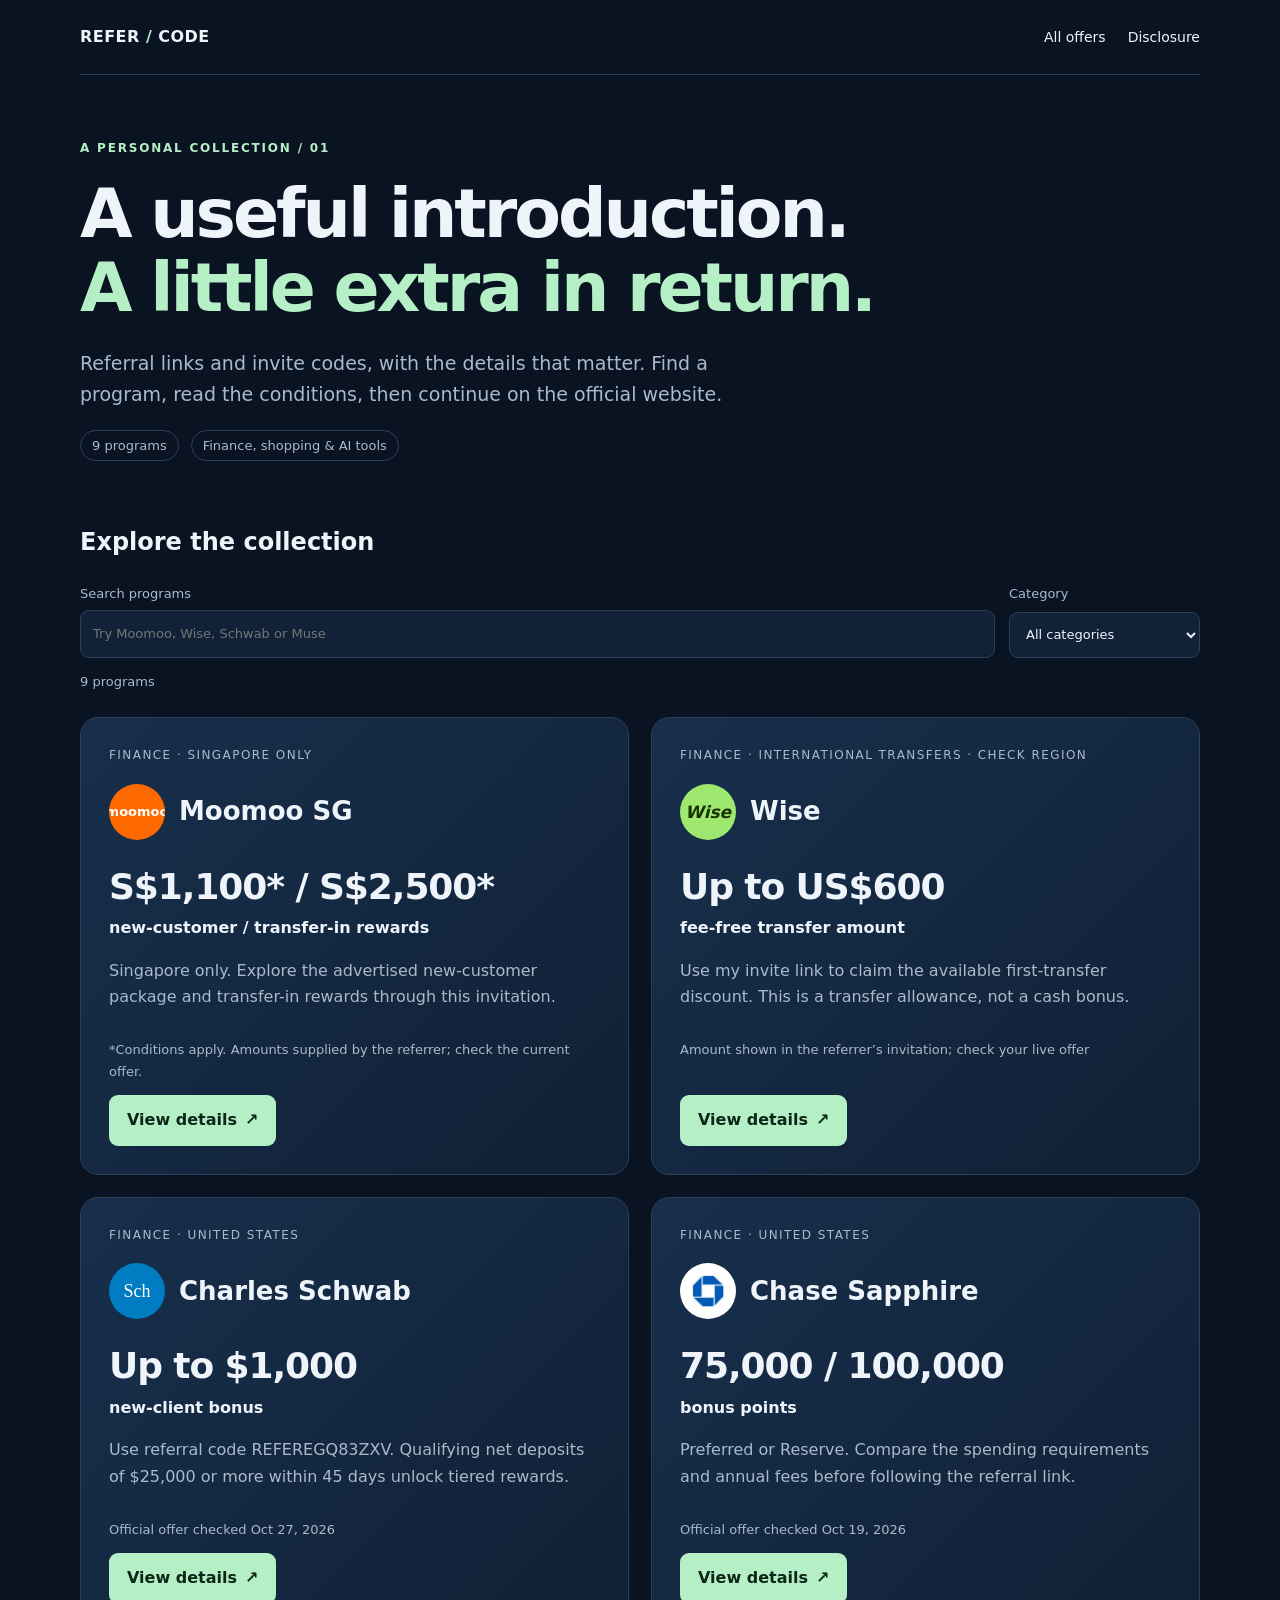
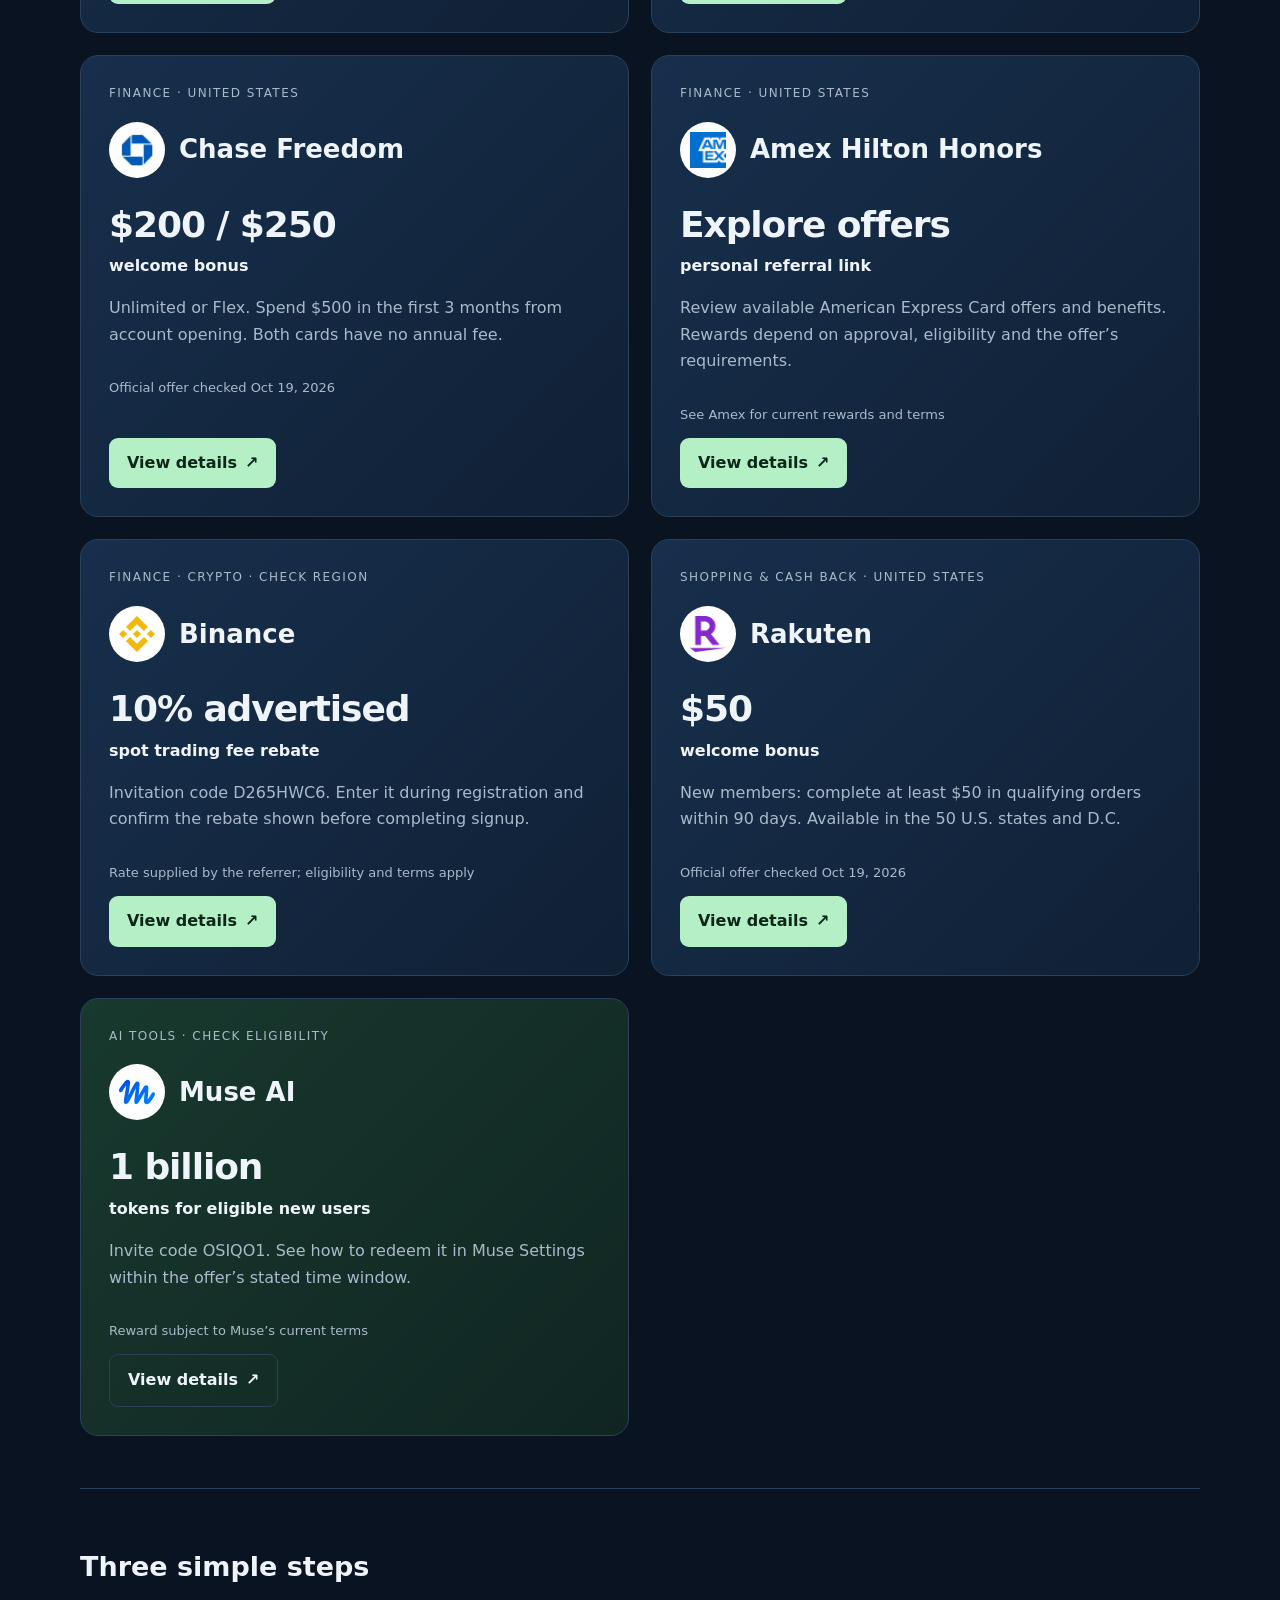
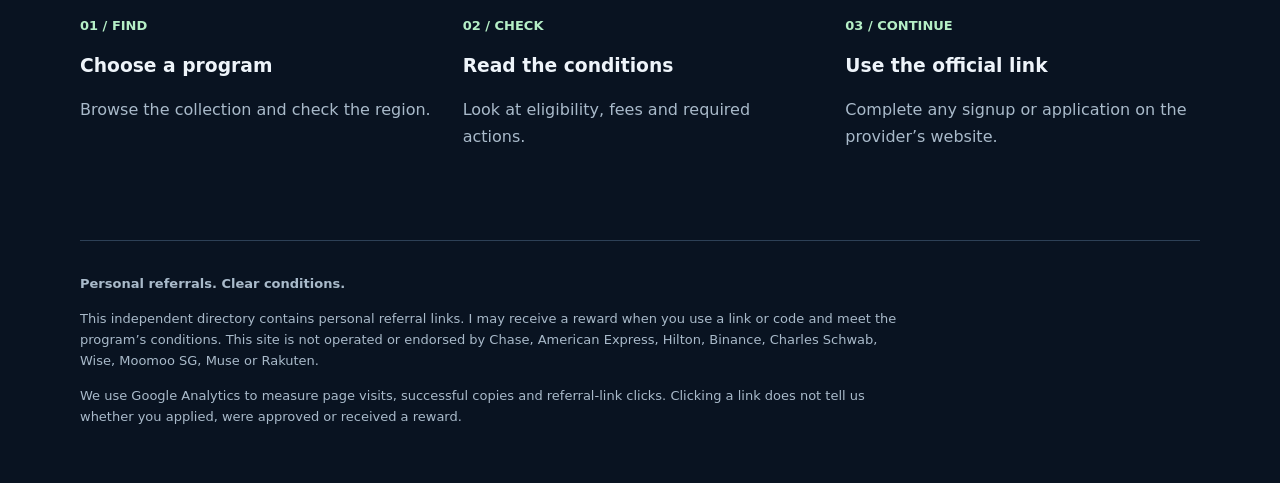
==== commit 1014ef12: "Unify directory card buttons as View details" ====
--- a/index.html
+++ b/index.html
@@ -1 +1 @@
-<!doctype html><html lang="en"><head><meta charset="utf-8"><meta name="viewport" content="width=device-width,initial-scale=1"><title>Refercode — Personal Referral Codes & Links</title><meta name="description" content="Explore personal referral links for Chase Sapphire, Chase Freedom, Amex Hilton Honors, Binance, Charles Schwab, Wise, Moomoo SG, Rakuten and Muse AI, with rewards, eligibility and clear instructions."><link rel="canonical" href="https://zz11ss11zz.github.io/refercode/"><meta property="og:title" content="Refercode — Personal Referral Codes & Links"><meta property="og:description" content="Explore personal referral links for Chase, Amex Hilton Honors, Binance, Charles Schwab, Wise, Moomoo SG, Rakuten and Muse AI, with rewards, eligibility and clear instructions."><meta property="og:type" content="website"><meta property="og:url" content="https://zz11ss11zz.github.io/refercode/"><link rel="stylesheet" href="styles.css?v=20261024-brand-icons"><script defer src="site.js"></script></head><body><div class="wrap"><header><a class="brand" href="./">REFER<span> / </span>CODE</a><nav aria-label="Main navigation"><a href="./">All offers</a><a href="#disclosure">Disclosure</a></nav></header><main><section class="hero"><div class="eyebrow">A personal collection / 01</div><h1>A useful introduction.<br><span>A little extra in return.</span></h1><p class="lead">Referral links and invite codes, with the details that matter. Find a program, read the conditions, then continue on the official website.</p><div class="meta"><span class="badge">9 programs</span><span class="badge">Finance, shopping &amp; AI tools</span></div></section><section aria-labelledby="browse"><h2 id="browse">Explore the collection</h2><div class="toolbar"><label class="search">Search programs<input id="search" type="search" placeholder="Try Moomoo, Wise, Schwab or Muse"></label><label>Category<select id="category"><option value="all">All categories</option><option value="finance">Finance</option><option value="shopping">Shopping &amp; cash back</option><option value="ai">AI tools</option></select></label></div><p id="count" class="fine" aria-live="polite">9 programs</p><div class="grid"><article class="card" data-card data-category="finance"><div class="category">Finance · Singapore only</div><div class="program-heading"><span class="brand-icon" aria-hidden="true" style="background:#ff6a00;color:#fff;font-weight:900;font-size:13px">moomoo</span><h2>Moomoo SG</h2></div><div class="reward">S$1,100* / S$2,500*</div><strong>new-customer / transfer-in rewards</strong><p>Singapore only. Explore the advertised new-customer package and transfer-in rewards through this invitation.</p><p class="fine">*Conditions apply. Amounts supplied by the referrer; check the current offer.</p><a class="button" href="moomoo-sg/">View Moomoo SG invitation <span aria-hidden="true">↗</span></a></article><article class="card" data-card data-category="finance"><div class="category">Finance · International transfers · Check region</div><div class="program-heading"><span class="brand-icon" aria-hidden="true" style="background:#9fe870;color:#163300;font-weight:900;font-style:italic;font-size:17px">Wise</span><h2>Wise</h2></div><div class="reward">Up to US$600</div><strong>fee-free transfer amount</strong><p>Use my invite link to claim the available first-transfer discount. This is a transfer allowance, not a cash bonus.</p><p class="fine">Amount shown in the referrer’s invitation; check your live offer</p><a class="button" href="wise/">View Wise invitation <span aria-hidden="true">↗</span></a></article><article class="card" data-card data-category="finance"><div class="category">Finance · United States</div><div class="program-heading"><span class="brand-icon" aria-hidden="true" style="background:#007cc2;color:white;font-family:Georgia,serif;font-size:18px">Sch</span><h2>Charles Schwab</h2></div><div class="reward">Up to $1,000</div><strong>new-client bonus</strong><p>Use referral code REFEREGQ83ZXV. Qualifying net deposits of $25,000 or more within 45 days unlock tiered rewards.</p><p class="fine">Official offer checked Oct 27, 2026</p><a class="button" href="schwab/">View Schwab referral <span aria-hidden="true">↗</span></a></article><article class="card" data-card data-category="finance"><div class="category">Finance · United States</div><div class="program-heading"><span class="brand-icon" aria-hidden="true"><img src="assets/brands/chase.svg" alt="" width="36" height="36"></span><h2>Chase Sapphire</h2></div><div class="reward">75,000 / 100,000</div><strong>bonus points</strong><p>Preferred or Reserve. Compare the spending requirements and annual fees before following the referral link.</p><p class="fine">Official offer checked Oct 19, 2026</p><a class="button" href="chase/">Compare Chase offers <span aria-hidden="true">↗</span></a></article><article class="card" data-card data-category="finance"><div class="category">Finance · United States</div><div class="program-heading"><span class="brand-icon" aria-hidden="true"><img src="assets/brands/chase.svg" alt="" width="36" height="36"></span><h2>Chase Freedom</h2></div><div class="reward">$200 / $250</div><strong>welcome bonus</strong><p>Unlimited or Flex. Spend $500 in the first 3 months from account opening. Both cards have no annual fee.</p><p class="fine">Official offer checked Oct 19, 2026</p><a class="button" href="chase-freedom/">Compare Freedom offers <span aria-hidden="true">↗</span></a></article><article class="card" data-card data-category="finance"><div class="category">Finance · United States</div><div class="program-heading"><span class="brand-icon" aria-hidden="true"><img src="assets/brands/amex.svg" alt="" width="36" height="36"></span><h2>Amex Hilton Honors</h2></div><div class="reward">Explore offers</div><strong>personal referral link</strong><p>Review available American Express Card offers and benefits. Rewards depend on approval, eligibility and the offer’s requirements.</p><p class="fine">See Amex for current rewards and terms</p><a class="button" href="amex-hilton/">View Amex referral <span aria-hidden="true">↗</span></a></article><article class="card" data-card data-category="finance"><div class="category">Finance · Crypto · Check region</div><div class="program-heading"><span class="brand-icon" aria-hidden="true"><img src="assets/brands/binance.svg" alt="" width="36" height="36"></span><h2>Binance</h2></div><div class="reward">10% advertised</div><strong>spot trading fee rebate</strong><p>Invitation code D265HWC6. Enter it during registration and confirm the rebate shown before completing signup.</p><p class="fine">Rate supplied by the referrer; eligibility and terms apply</p><a class="button" href="binance/">View Binance invitation <span aria-hidden="true">↗</span></a></article><article class="card" data-card data-category="shopping"><div class="category">Shopping &amp; cash back · United States</div><div class="program-heading"><span class="brand-icon" aria-hidden="true"><img src="assets/brands/rakuten.svg" alt="" width="36" height="36"></span><h2>Rakuten</h2></div><div class="reward">$50</div><strong>welcome bonus</strong><p>New members: complete at least $50 in qualifying orders within 90 days. Available in the 50 U.S. states and D.C.</p><p class="fine">Official offer checked Oct 19, 2026</p><a class="button" href="rakuten/">View Rakuten offer <span aria-hidden="true">↗</span></a></article><article class="card ai" data-card data-category="ai"><div class="category">AI tools · Check eligibility</div><div class="program-heading"><span class="brand-icon" aria-hidden="true"><img src="assets/brands/muse.svg" alt="" width="36" height="36"></span><h2>Muse AI</h2></div><div class="reward">1 billion</div><strong>tokens for eligible new users</strong><p>Invite code OSIQO1. See how to redeem it in Muse Settings within the offer’s stated time window.</p><p class="fine">Reward subject to Muse’s current terms</p><a class="button secondary" href="muse/">View Muse invite guide <span aria-hidden="true">↗</span></a></article></div><p id="empty" hidden role="status">No matching programs. Try another search or category.</p></section><section class="section"><h2>Three simple steps</h2><div class="steps"><div><b>01 / FIND</b><h3>Choose a program</h3><p>Browse the collection and check the region.</p></div><div><b>02 / CHECK</b><h3>Read the conditions</h3><p>Look at eligibility, fees and required actions.</p></div><div><b>03 / CONTINUE</b><h3>Use the official link</h3><p>Complete any signup or application on the provider’s website.</p></div></div></section></main><footer id="disclosure"><strong>Personal referrals. Clear conditions.</strong><p>This independent directory contains personal referral links. I may receive a reward when you use a link or code and meet the program’s conditions. This site is not operated or endorsed by Chase, American Express, Hilton, Binance, Charles Schwab, Wise, Moomoo SG, Muse or Rakuten.</p><p>We use Google Analytics to measure page visits, successful copies and referral-link clicks. Clicking a link does not tell us whether you applied, were approved or received a reward.</p></footer></div></body></html>
+<!doctype html><html lang="en"><head><meta charset="utf-8"><meta name="viewport" content="width=device-width,initial-scale=1"><title>Refercode — Personal Referral Codes & Links</title><meta name="description" content="Explore personal referral links for Chase Sapphire, Chase Freedom, Amex Hilton Honors, Binance, Charles Schwab, Wise, Moomoo SG, Rakuten and Muse AI, with rewards, eligibility and clear instructions."><link rel="canonical" href="https://zz11ss11zz.github.io/refercode/"><meta property="og:title" content="Refercode — Personal Referral Codes & Links"><meta property="og:description" content="Explore personal referral links for Chase, Amex Hilton Honors, Binance, Charles Schwab, Wise, Moomoo SG, Rakuten and Muse AI, with rewards, eligibility and clear instructions."><meta property="og:type" content="website"><meta property="og:url" content="https://zz11ss11zz.github.io/refercode/"><link rel="stylesheet" href="styles.css?v=20261024-brand-icons"><script defer src="site.js"></script></head><body><div class="wrap"><header><a class="brand" href="./">REFER<span> / </span>CODE</a><nav aria-label="Main navigation"><a href="./">All offers</a><a href="#disclosure">Disclosure</a></nav></header><main><section class="hero"><div class="eyebrow">A personal collection / 01</div><h1>A useful introduction.<br><span>A little extra in return.</span></h1><p class="lead">Referral links and invite codes, with the details that matter. Find a program, read the conditions, then continue on the official website.</p><div class="meta"><span class="badge">9 programs</span><span class="badge">Finance, shopping &amp; AI tools</span></div></section><section aria-labelledby="browse"><h2 id="browse">Explore the collection</h2><div class="toolbar"><label class="search">Search programs<input id="search" type="search" placeholder="Try Moomoo, Wise, Schwab or Muse"></label><label>Category<select id="category"><option value="all">All categories</option><option value="finance">Finance</option><option value="shopping">Shopping &amp; cash back</option><option value="ai">AI tools</option></select></label></div><p id="count" class="fine" aria-live="polite">9 programs</p><div class="grid"><article class="card" data-card data-category="finance"><div class="category">Finance · Singapore only</div><div class="program-heading"><span class="brand-icon" aria-hidden="true" style="background:#ff6a00;color:#fff;font-weight:900;font-size:13px">moomoo</span><h2>Moomoo SG</h2></div><div class="reward">S$1,100* / S$2,500*</div><strong>new-customer / transfer-in rewards</strong><p>Singapore only. Explore the advertised new-customer package and transfer-in rewards through this invitation.</p><p class="fine">*Conditions apply. Amounts supplied by the referrer; check the current offer.</p><a class="button" href="moomoo-sg/">View details <span aria-hidden="true">↗</span></a></article><article class="card" data-card data-category="finance"><div class="category">Finance · International transfers · Check region</div><div class="program-heading"><span class="brand-icon" aria-hidden="true" style="background:#9fe870;color:#163300;font-weight:900;font-style:italic;font-size:17px">Wise</span><h2>Wise</h2></div><div class="reward">Up to US$600</div><strong>fee-free transfer amount</strong><p>Use my invite link to claim the available first-transfer discount. This is a transfer allowance, not a cash bonus.</p><p class="fine">Amount shown in the referrer’s invitation; check your live offer</p><a class="button" href="wise/">View details <span aria-hidden="true">↗</span></a></article><article class="card" data-card data-category="finance"><div class="category">Finance · United States</div><div class="program-heading"><span class="brand-icon" aria-hidden="true" style="background:#007cc2;color:white;font-family:Georgia,serif;font-size:18px">Sch</span><h2>Charles Schwab</h2></div><div class="reward">Up to $1,000</div><strong>new-client bonus</strong><p>Use referral code REFEREGQ83ZXV. Qualifying net deposits of $25,000 or more within 45 days unlock tiered rewards.</p><p class="fine">Official offer checked Oct 27, 2026</p><a class="button" href="schwab/">View details <span aria-hidden="true">↗</span></a></article><article class="card" data-card data-category="finance"><div class="category">Finance · United States</div><div class="program-heading"><span class="brand-icon" aria-hidden="true"><img src="assets/brands/chase.svg" alt="" width="36" height="36"></span><h2>Chase Sapphire</h2></div><div class="reward">75,000 / 100,000</div><strong>bonus points</strong><p>Preferred or Reserve. Compare the spending requirements and annual fees before following the referral link.</p><p class="fine">Official offer checked Oct 19, 2026</p><a class="button" href="chase/">View details <span aria-hidden="true">↗</span></a></article><article class="card" data-card data-category="finance"><div class="category">Finance · United States</div><div class="program-heading"><span class="brand-icon" aria-hidden="true"><img src="assets/brands/chase.svg" alt="" width="36" height="36"></span><h2>Chase Freedom</h2></div><div class="reward">$200 / $250</div><strong>welcome bonus</strong><p>Unlimited or Flex. Spend $500 in the first 3 months from account opening. Both cards have no annual fee.</p><p class="fine">Official offer checked Oct 19, 2026</p><a class="button" href="chase-freedom/">View details <span aria-hidden="true">↗</span></a></article><article class="card" data-card data-category="finance"><div class="category">Finance · United States</div><div class="program-heading"><span class="brand-icon" aria-hidden="true"><img src="assets/brands/amex.svg" alt="" width="36" height="36"></span><h2>Amex Hilton Honors</h2></div><div class="reward">Explore offers</div><strong>personal referral link</strong><p>Review available American Express Card offers and benefits. Rewards depend on approval, eligibility and the offer’s requirements.</p><p class="fine">See Amex for current rewards and terms</p><a class="button" href="amex-hilton/">View details <span aria-hidden="true">↗</span></a></article><article class="card" data-card data-category="finance"><div class="category">Finance · Crypto · Check region</div><div class="program-heading"><span class="brand-icon" aria-hidden="true"><img src="assets/brands/binance.svg" alt="" width="36" height="36"></span><h2>Binance</h2></div><div class="reward">10% advertised</div><strong>spot trading fee rebate</strong><p>Invitation code D265HWC6. Enter it during registration and confirm the rebate shown before completing signup.</p><p class="fine">Rate supplied by the referrer; eligibility and terms apply</p><a class="button" href="binance/">View details <span aria-hidden="true">↗</span></a></article><article class="card" data-card data-category="shopping"><div class="category">Shopping &amp; cash back · United States</div><div class="program-heading"><span class="brand-icon" aria-hidden="true"><img src="assets/brands/rakuten.svg" alt="" width="36" height="36"></span><h2>Rakuten</h2></div><div class="reward">$50</div><strong>welcome bonus</strong><p>New members: complete at least $50 in qualifying orders within 90 days. Available in the 50 U.S. states and D.C.</p><p class="fine">Official offer checked Oct 19, 2026</p><a class="button" href="rakuten/">View details <span aria-hidden="true">↗</span></a></article><article class="card ai" data-card data-category="ai"><div class="category">AI tools · Check eligibility</div><div class="program-heading"><span class="brand-icon" aria-hidden="true"><img src="assets/brands/muse.svg" alt="" width="36" height="36"></span><h2>Muse AI</h2></div><div class="reward">1 billion</div><strong>tokens for eligible new users</strong><p>Invite code OSIQO1. See how to redeem it in Muse Settings within the offer’s stated time window.</p><p class="fine">Reward subject to Muse’s current terms</p><a class="button secondary" href="muse/">View details <span aria-hidden="true">↗</span></a></article></div><p id="empty" hidden role="status">No matching programs. Try another search or category.</p></section><section class="section"><h2>Three simple steps</h2><div class="steps"><div><b>01 / FIND</b><h3>Choose a program</h3><p>Browse the collection and check the region.</p></div><div><b>02 / CHECK</b><h3>Read the conditions</h3><p>Look at eligibility, fees and required actions.</p></div><div><b>03 / CONTINUE</b><h3>Use the official link</h3><p>Complete any signup or application on the provider’s website.</p></div></div></section></main><footer id="disclosure"><strong>Personal referrals. Clear conditions.</strong><p>This independent directory contains personal referral links. I may receive a reward when you use a link or code and meet the program’s conditions. This site is not operated or endorsed by Chase, American Express, Hilton, Binance, Charles Schwab, Wise, Moomoo SG, Muse or Rakuten.</p><p>We use Google Analytics to measure page visits, successful copies and referral-link clicks. Clicking a link does not tell us whether you applied, were approved or received a reward.</p></footer></div></body></html>
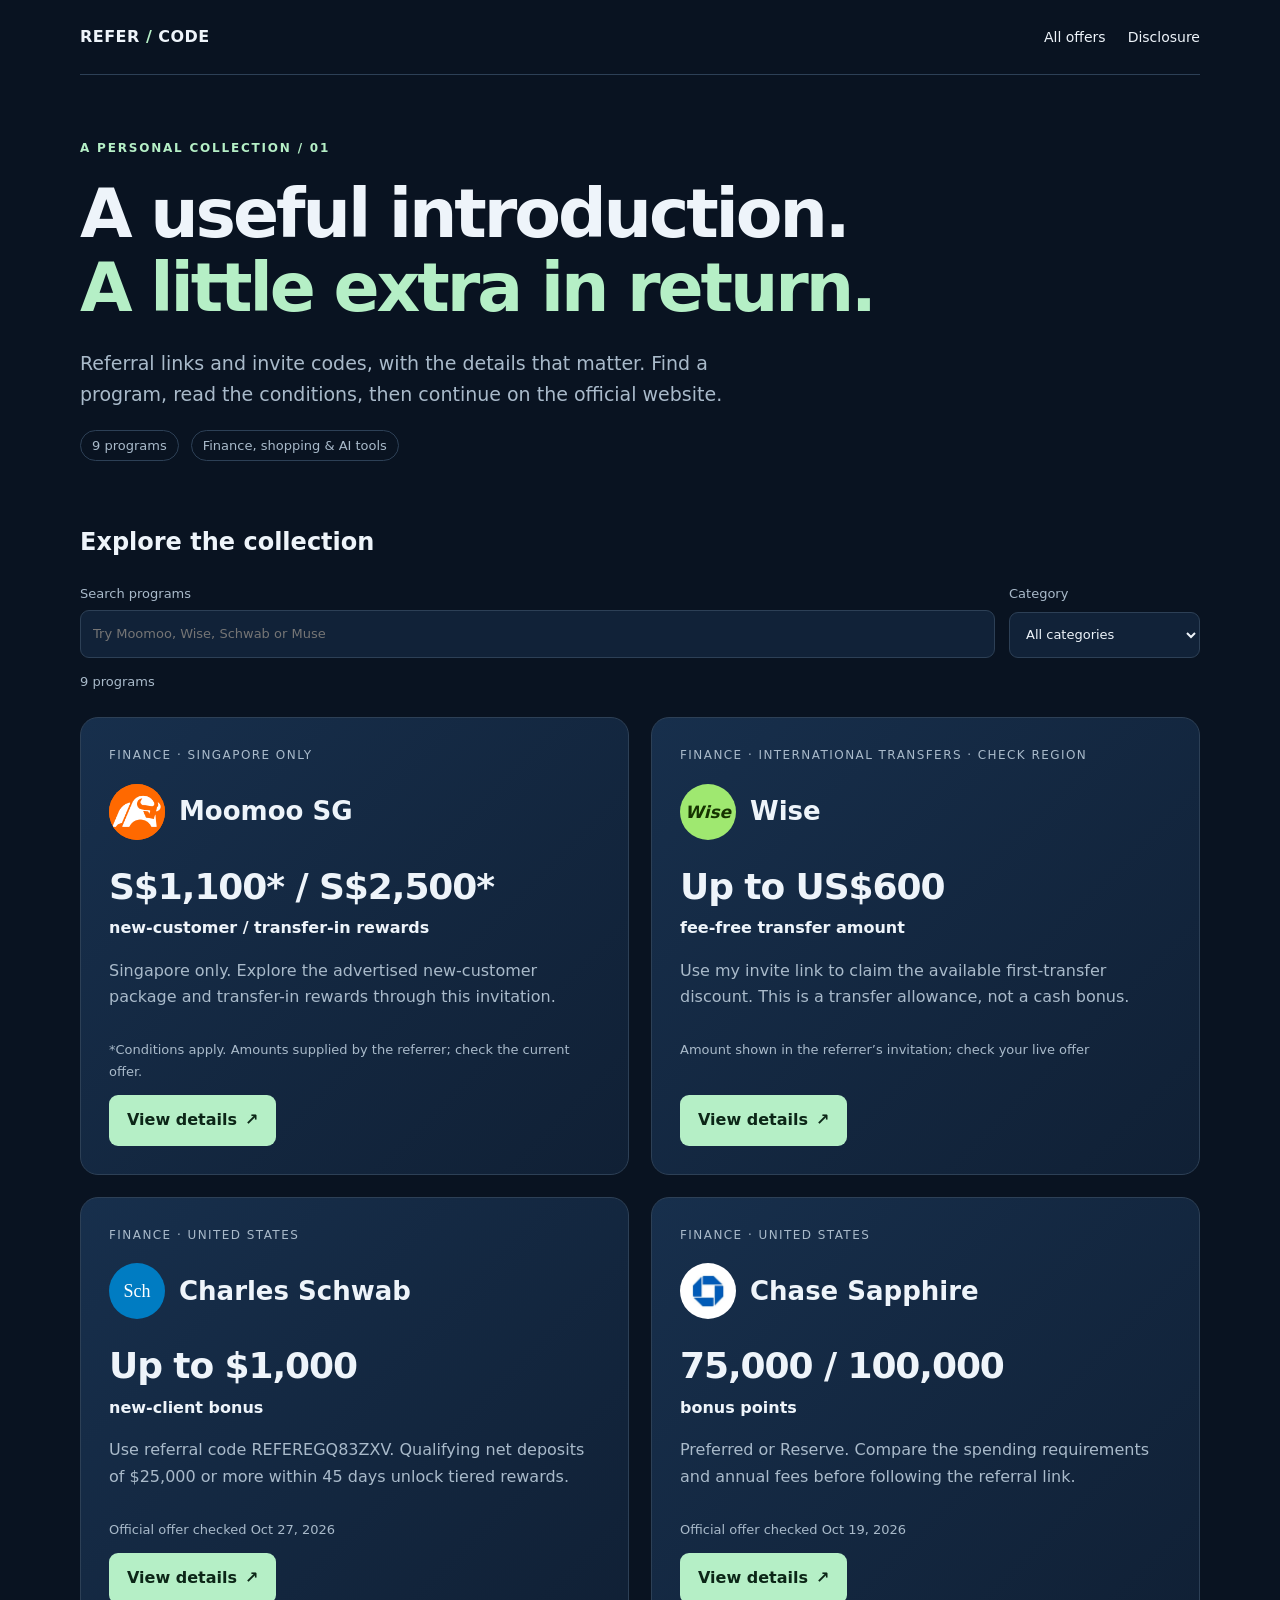
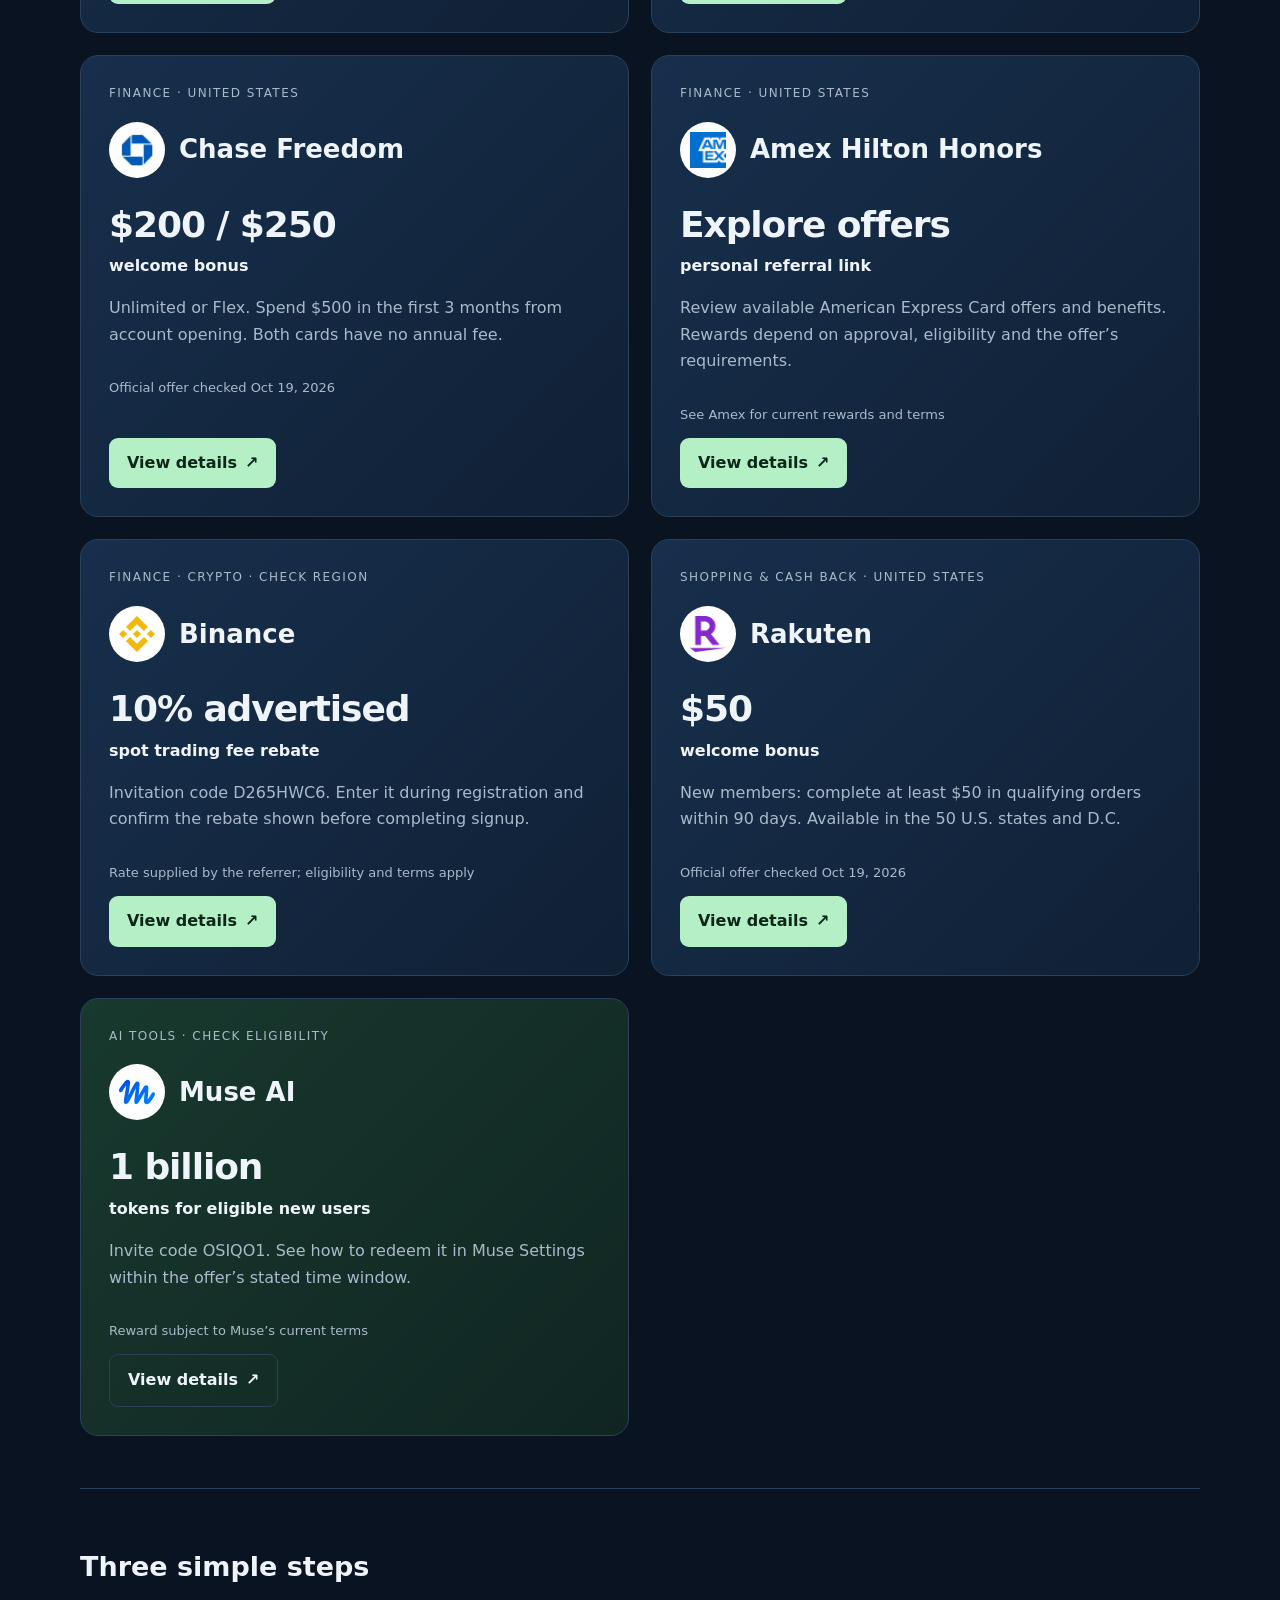
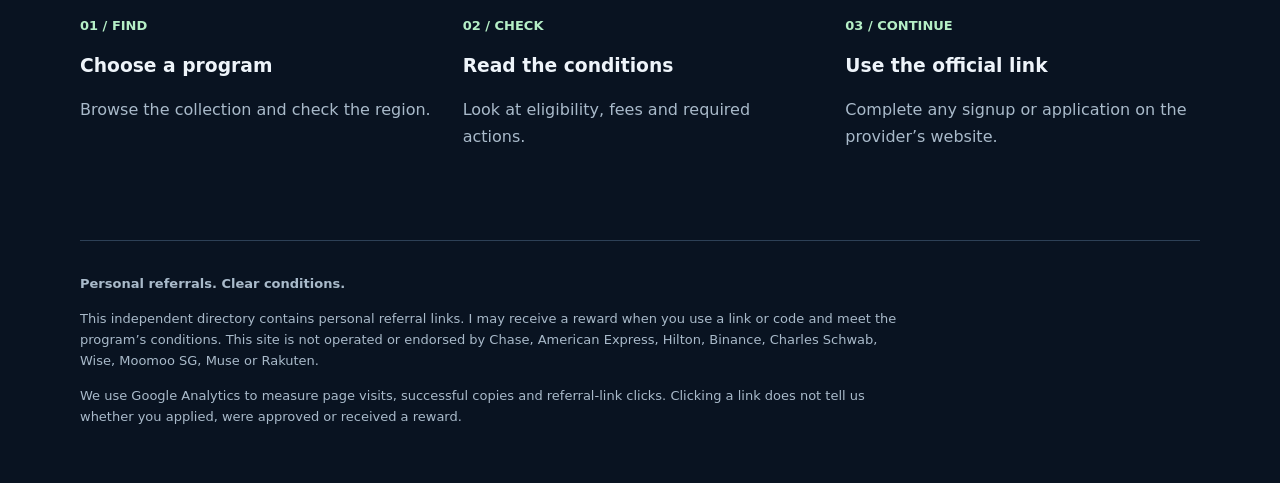
==== commit 5ec30e6b: "Replace Moomoo text placeholder with official bull app icon" ====
--- a/index.html
+++ b/index.html
@@ -1 +1 @@
-<!doctype html><html lang="en"><head><meta charset="utf-8"><meta name="viewport" content="width=device-width,initial-scale=1"><title>Refercode — Personal Referral Codes & Links</title><meta name="description" content="Explore personal referral links for Chase Sapphire, Chase Freedom, Amex Hilton Honors, Binance, Charles Schwab, Wise, Moomoo SG, Rakuten and Muse AI, with rewards, eligibility and clear instructions."><link rel="canonical" href="https://zz11ss11zz.github.io/refercode/"><meta property="og:title" content="Refercode — Personal Referral Codes & Links"><meta property="og:description" content="Explore personal referral links for Chase, Amex Hilton Honors, Binance, Charles Schwab, Wise, Moomoo SG, Rakuten and Muse AI, with rewards, eligibility and clear instructions."><meta property="og:type" content="website"><meta property="og:url" content="https://zz11ss11zz.github.io/refercode/"><link rel="stylesheet" href="styles.css?v=20261024-brand-icons"><script defer src="site.js"></script></head><body><div class="wrap"><header><a class="brand" href="./">REFER<span> / </span>CODE</a><nav aria-label="Main navigation"><a href="./">All offers</a><a href="#disclosure">Disclosure</a></nav></header><main><section class="hero"><div class="eyebrow">A personal collection / 01</div><h1>A useful introduction.<br><span>A little extra in return.</span></h1><p class="lead">Referral links and invite codes, with the details that matter. Find a program, read the conditions, then continue on the official website.</p><div class="meta"><span class="badge">9 programs</span><span class="badge">Finance, shopping &amp; AI tools</span></div></section><section aria-labelledby="browse"><h2 id="browse">Explore the collection</h2><div class="toolbar"><label class="search">Search programs<input id="search" type="search" placeholder="Try Moomoo, Wise, Schwab or Muse"></label><label>Category<select id="category"><option value="all">All categories</option><option value="finance">Finance</option><option value="shopping">Shopping &amp; cash back</option><option value="ai">AI tools</option></select></label></div><p id="count" class="fine" aria-live="polite">9 programs</p><div class="grid"><article class="card" data-card data-category="finance"><div class="category">Finance · Singapore only</div><div class="program-heading"><span class="brand-icon" aria-hidden="true" style="background:#ff6a00;color:#fff;font-weight:900;font-size:13px">moomoo</span><h2>Moomoo SG</h2></div><div class="reward">S$1,100* / S$2,500*</div><strong>new-customer / transfer-in rewards</strong><p>Singapore only. Explore the advertised new-customer package and transfer-in rewards through this invitation.</p><p class="fine">*Conditions apply. Amounts supplied by the referrer; check the current offer.</p><a class="button" href="moomoo-sg/">View details <span aria-hidden="true">↗</span></a></article><article class="card" data-card data-category="finance"><div class="category">Finance · International transfers · Check region</div><div class="program-heading"><span class="brand-icon" aria-hidden="true" style="background:#9fe870;color:#163300;font-weight:900;font-style:italic;font-size:17px">Wise</span><h2>Wise</h2></div><div class="reward">Up to US$600</div><strong>fee-free transfer amount</strong><p>Use my invite link to claim the available first-transfer discount. This is a transfer allowance, not a cash bonus.</p><p class="fine">Amount shown in the referrer’s invitation; check your live offer</p><a class="button" href="wise/">View details <span aria-hidden="true">↗</span></a></article><article class="card" data-card data-category="finance"><div class="category">Finance · United States</div><div class="program-heading"><span class="brand-icon" aria-hidden="true" style="background:#007cc2;color:white;font-family:Georgia,serif;font-size:18px">Sch</span><h2>Charles Schwab</h2></div><div class="reward">Up to $1,000</div><strong>new-client bonus</strong><p>Use referral code REFEREGQ83ZXV. Qualifying net deposits of $25,000 or more within 45 days unlock tiered rewards.</p><p class="fine">Official offer checked Oct 27, 2026</p><a class="button" href="schwab/">View details <span aria-hidden="true">↗</span></a></article><article class="card" data-card data-category="finance"><div class="category">Finance · United States</div><div class="program-heading"><span class="brand-icon" aria-hidden="true"><img src="assets/brands/chase.svg" alt="" width="36" height="36"></span><h2>Chase Sapphire</h2></div><div class="reward">75,000 / 100,000</div><strong>bonus points</strong><p>Preferred or Reserve. Compare the spending requirements and annual fees before following the referral link.</p><p class="fine">Official offer checked Oct 19, 2026</p><a class="button" href="chase/">View details <span aria-hidden="true">↗</span></a></article><article class="card" data-card data-category="finance"><div class="category">Finance · United States</div><div class="program-heading"><span class="brand-icon" aria-hidden="true"><img src="assets/brands/chase.svg" alt="" width="36" height="36"></span><h2>Chase Freedom</h2></div><div class="reward">$200 / $250</div><strong>welcome bonus</strong><p>Unlimited or Flex. Spend $500 in the first 3 months from account opening. Both cards have no annual fee.</p><p class="fine">Official offer checked Oct 19, 2026</p><a class="button" href="chase-freedom/">View details <span aria-hidden="true">↗</span></a></article><article class="card" data-card data-category="finance"><div class="category">Finance · United States</div><div class="program-heading"><span class="brand-icon" aria-hidden="true"><img src="assets/brands/amex.svg" alt="" width="36" height="36"></span><h2>Amex Hilton Honors</h2></div><div class="reward">Explore offers</div><strong>personal referral link</strong><p>Review available American Express Card offers and benefits. Rewards depend on approval, eligibility and the offer’s requirements.</p><p class="fine">See Amex for current rewards and terms</p><a class="button" href="amex-hilton/">View details <span aria-hidden="true">↗</span></a></article><article class="card" data-card data-category="finance"><div class="category">Finance · Crypto · Check region</div><div class="program-heading"><span class="brand-icon" aria-hidden="true"><img src="assets/brands/binance.svg" alt="" width="36" height="36"></span><h2>Binance</h2></div><div class="reward">10% advertised</div><strong>spot trading fee rebate</strong><p>Invitation code D265HWC6. Enter it during registration and confirm the rebate shown before completing signup.</p><p class="fine">Rate supplied by the referrer; eligibility and terms apply</p><a class="button" href="binance/">View details <span aria-hidden="true">↗</span></a></article><article class="card" data-card data-category="shopping"><div class="category">Shopping &amp; cash back · United States</div><div class="program-heading"><span class="brand-icon" aria-hidden="true"><img src="assets/brands/rakuten.svg" alt="" width="36" height="36"></span><h2>Rakuten</h2></div><div class="reward">$50</div><strong>welcome bonus</strong><p>New members: complete at least $50 in qualifying orders within 90 days. Available in the 50 U.S. states and D.C.</p><p class="fine">Official offer checked Oct 19, 2026</p><a class="button" href="rakuten/">View details <span aria-hidden="true">↗</span></a></article><article class="card ai" data-card data-category="ai"><div class="category">AI tools · Check eligibility</div><div class="program-heading"><span class="brand-icon" aria-hidden="true"><img src="assets/brands/muse.svg" alt="" width="36" height="36"></span><h2>Muse AI</h2></div><div class="reward">1 billion</div><strong>tokens for eligible new users</strong><p>Invite code OSIQO1. See how to redeem it in Muse Settings within the offer’s stated time window.</p><p class="fine">Reward subject to Muse’s current terms</p><a class="button secondary" href="muse/">View details <span aria-hidden="true">↗</span></a></article></div><p id="empty" hidden role="status">No matching programs. Try another search or category.</p></section><section class="section"><h2>Three simple steps</h2><div class="steps"><div><b>01 / FIND</b><h3>Choose a program</h3><p>Browse the collection and check the region.</p></div><div><b>02 / CHECK</b><h3>Read the conditions</h3><p>Look at eligibility, fees and required actions.</p></div><div><b>03 / CONTINUE</b><h3>Use the official link</h3><p>Complete any signup or application on the provider’s website.</p></div></div></section></main><footer id="disclosure"><strong>Personal referrals. Clear conditions.</strong><p>This independent directory contains personal referral links. I may receive a reward when you use a link or code and meet the program’s conditions. This site is not operated or endorsed by Chase, American Express, Hilton, Binance, Charles Schwab, Wise, Moomoo SG, Muse or Rakuten.</p><p>We use Google Analytics to measure page visits, successful copies and referral-link clicks. Clicking a link does not tell us whether you applied, were approved or received a reward.</p></footer></div></body></html>
+<!doctype html><html lang="en"><head><meta charset="utf-8"><meta name="viewport" content="width=device-width,initial-scale=1"><title>Refercode — Personal Referral Codes & Links</title><meta name="description" content="Explore personal referral links for Chase Sapphire, Chase Freedom, Amex Hilton Honors, Binance, Charles Schwab, Wise, Moomoo SG, Rakuten and Muse AI, with rewards, eligibility and clear instructions."><link rel="canonical" href="https://zz11ss11zz.github.io/refercode/"><meta property="og:title" content="Refercode — Personal Referral Codes & Links"><meta property="og:description" content="Explore personal referral links for Chase, Amex Hilton Honors, Binance, Charles Schwab, Wise, Moomoo SG, Rakuten and Muse AI, with rewards, eligibility and clear instructions."><meta property="og:type" content="website"><meta property="og:url" content="https://zz11ss11zz.github.io/refercode/"><link rel="stylesheet" href="styles.css?v=20261024-brand-icons"><script defer src="site.js"></script></head><body><div class="wrap"><header><a class="brand" href="./">REFER<span> / </span>CODE</a><nav aria-label="Main navigation"><a href="./">All offers</a><a href="#disclosure">Disclosure</a></nav></header><main><section class="hero"><div class="eyebrow">A personal collection / 01</div><h1>A useful introduction.<br><span>A little extra in return.</span></h1><p class="lead">Referral links and invite codes, with the details that matter. Find a program, read the conditions, then continue on the official website.</p><div class="meta"><span class="badge">9 programs</span><span class="badge">Finance, shopping &amp; AI tools</span></div></section><section aria-labelledby="browse"><h2 id="browse">Explore the collection</h2><div class="toolbar"><label class="search">Search programs<input id="search" type="search" placeholder="Try Moomoo, Wise, Schwab or Muse"></label><label>Category<select id="category"><option value="all">All categories</option><option value="finance">Finance</option><option value="shopping">Shopping &amp; cash back</option><option value="ai">AI tools</option></select></label></div><p id="count" class="fine" aria-live="polite">9 programs</p><div class="grid"><article class="card" data-card data-category="finance"><div class="category">Finance · Singapore only</div><div class="program-heading"><span class="brand-icon" aria-hidden="true" style="background:#ff6a00"><img src="assets/brands/moomoo.png" alt="" width="56" height="56" style="width:100%;height:100%;object-fit:cover"></span><h2>Moomoo SG</h2></div><div class="reward">S$1,100* / S$2,500*</div><strong>new-customer / transfer-in rewards</strong><p>Singapore only. Explore the advertised new-customer package and transfer-in rewards through this invitation.</p><p class="fine">*Conditions apply. Amounts supplied by the referrer; check the current offer.</p><a class="button" href="moomoo-sg/">View details <span aria-hidden="true">↗</span></a></article><article class="card" data-card data-category="finance"><div class="category">Finance · International transfers · Check region</div><div class="program-heading"><span class="brand-icon" aria-hidden="true" style="background:#9fe870;color:#163300;font-weight:900;font-style:italic;font-size:17px">Wise</span><h2>Wise</h2></div><div class="reward">Up to US$600</div><strong>fee-free transfer amount</strong><p>Use my invite link to claim the available first-transfer discount. This is a transfer allowance, not a cash bonus.</p><p class="fine">Amount shown in the referrer’s invitation; check your live offer</p><a class="button" href="wise/">View details <span aria-hidden="true">↗</span></a></article><article class="card" data-card data-category="finance"><div class="category">Finance · United States</div><div class="program-heading"><span class="brand-icon" aria-hidden="true" style="background:#007cc2;color:white;font-family:Georgia,serif;font-size:18px">Sch</span><h2>Charles Schwab</h2></div><div class="reward">Up to $1,000</div><strong>new-client bonus</strong><p>Use referral code REFEREGQ83ZXV. Qualifying net deposits of $25,000 or more within 45 days unlock tiered rewards.</p><p class="fine">Official offer checked Oct 27, 2026</p><a class="button" href="schwab/">View details <span aria-hidden="true">↗</span></a></article><article class="card" data-card data-category="finance"><div class="category">Finance · United States</div><div class="program-heading"><span class="brand-icon" aria-hidden="true"><img src="assets/brands/chase.svg" alt="" width="36" height="36"></span><h2>Chase Sapphire</h2></div><div class="reward">75,000 / 100,000</div><strong>bonus points</strong><p>Preferred or Reserve. Compare the spending requirements and annual fees before following the referral link.</p><p class="fine">Official offer checked Oct 19, 2026</p><a class="button" href="chase/">View details <span aria-hidden="true">↗</span></a></article><article class="card" data-card data-category="finance"><div class="category">Finance · United States</div><div class="program-heading"><span class="brand-icon" aria-hidden="true"><img src="assets/brands/chase.svg" alt="" width="36" height="36"></span><h2>Chase Freedom</h2></div><div class="reward">$200 / $250</div><strong>welcome bonus</strong><p>Unlimited or Flex. Spend $500 in the first 3 months from account opening. Both cards have no annual fee.</p><p class="fine">Official offer checked Oct 19, 2026</p><a class="button" href="chase-freedom/">View details <span aria-hidden="true">↗</span></a></article><article class="card" data-card data-category="finance"><div class="category">Finance · United States</div><div class="program-heading"><span class="brand-icon" aria-hidden="true"><img src="assets/brands/amex.svg" alt="" width="36" height="36"></span><h2>Amex Hilton Honors</h2></div><div class="reward">Explore offers</div><strong>personal referral link</strong><p>Review available American Express Card offers and benefits. Rewards depend on approval, eligibility and the offer’s requirements.</p><p class="fine">See Amex for current rewards and terms</p><a class="button" href="amex-hilton/">View details <span aria-hidden="true">↗</span></a></article><article class="card" data-card data-category="finance"><div class="category">Finance · Crypto · Check region</div><div class="program-heading"><span class="brand-icon" aria-hidden="true"><img src="assets/brands/binance.svg" alt="" width="36" height="36"></span><h2>Binance</h2></div><div class="reward">10% advertised</div><strong>spot trading fee rebate</strong><p>Invitation code D265HWC6. Enter it during registration and confirm the rebate shown before completing signup.</p><p class="fine">Rate supplied by the referrer; eligibility and terms apply</p><a class="button" href="binance/">View details <span aria-hidden="true">↗</span></a></article><article class="card" data-card data-category="shopping"><div class="category">Shopping &amp; cash back · United States</div><div class="program-heading"><span class="brand-icon" aria-hidden="true"><img src="assets/brands/rakuten.svg" alt="" width="36" height="36"></span><h2>Rakuten</h2></div><div class="reward">$50</div><strong>welcome bonus</strong><p>New members: complete at least $50 in qualifying orders within 90 days. Available in the 50 U.S. states and D.C.</p><p class="fine">Official offer checked Oct 19, 2026</p><a class="button" href="rakuten/">View details <span aria-hidden="true">↗</span></a></article><article class="card ai" data-card data-category="ai"><div class="category">AI tools · Check eligibility</div><div class="program-heading"><span class="brand-icon" aria-hidden="true"><img src="assets/brands/muse.svg" alt="" width="36" height="36"></span><h2>Muse AI</h2></div><div class="reward">1 billion</div><strong>tokens for eligible new users</strong><p>Invite code OSIQO1. See how to redeem it in Muse Settings within the offer’s stated time window.</p><p class="fine">Reward subject to Muse’s current terms</p><a class="button secondary" href="muse/">View details <span aria-hidden="true">↗</span></a></article></div><p id="empty" hidden role="status">No matching programs. Try another search or category.</p></section><section class="section"><h2>Three simple steps</h2><div class="steps"><div><b>01 / FIND</b><h3>Choose a program</h3><p>Browse the collection and check the region.</p></div><div><b>02 / CHECK</b><h3>Read the conditions</h3><p>Look at eligibility, fees and required actions.</p></div><div><b>03 / CONTINUE</b><h3>Use the official link</h3><p>Complete any signup or application on the provider’s website.</p></div></div></section></main><footer id="disclosure"><strong>Personal referrals. Clear conditions.</strong><p>This independent directory contains personal referral links. I may receive a reward when you use a link or code and meet the program’s conditions. This site is not operated or endorsed by Chase, American Express, Hilton, Binance, Charles Schwab, Wise, Moomoo SG, Muse or Rakuten.</p><p>We use Google Analytics to measure page visits, successful copies and referral-link clicks. Clicking a link does not tell us whether you applied, were approved or received a reward.</p></footer></div></body></html>
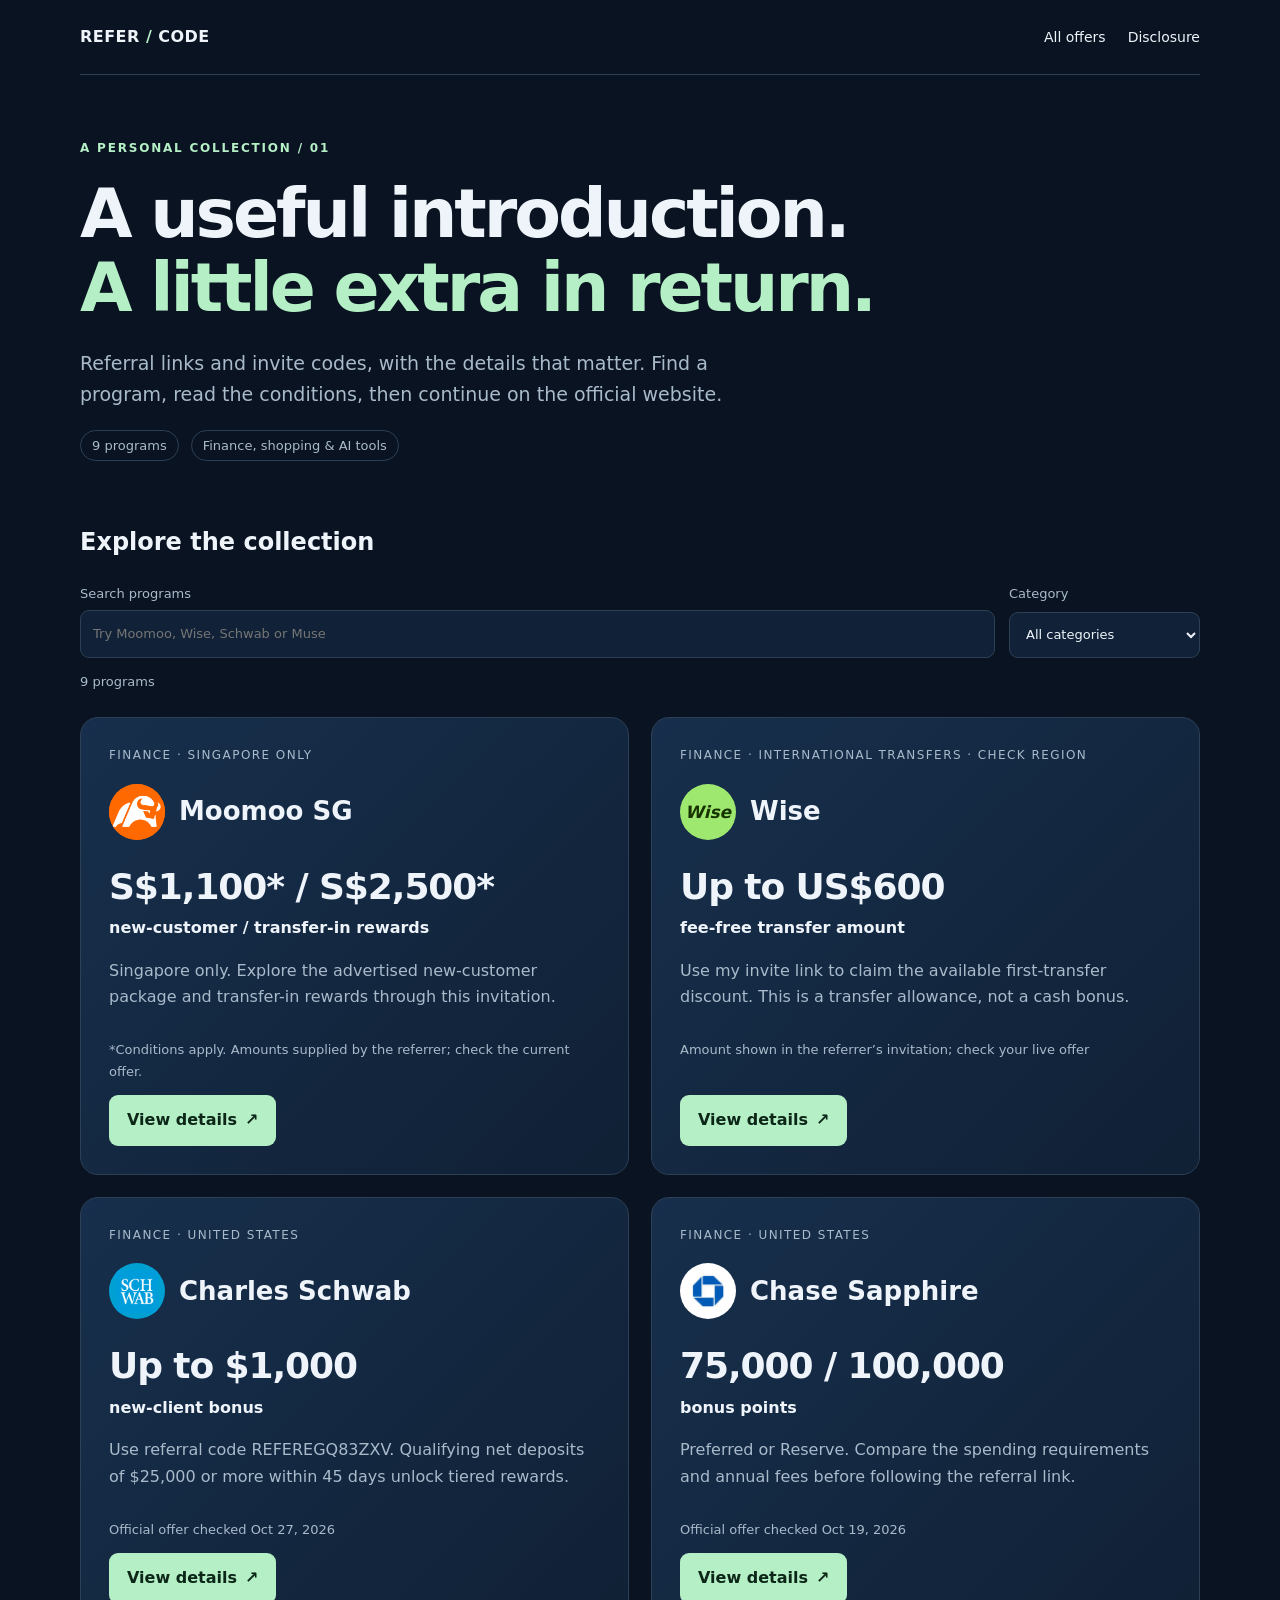
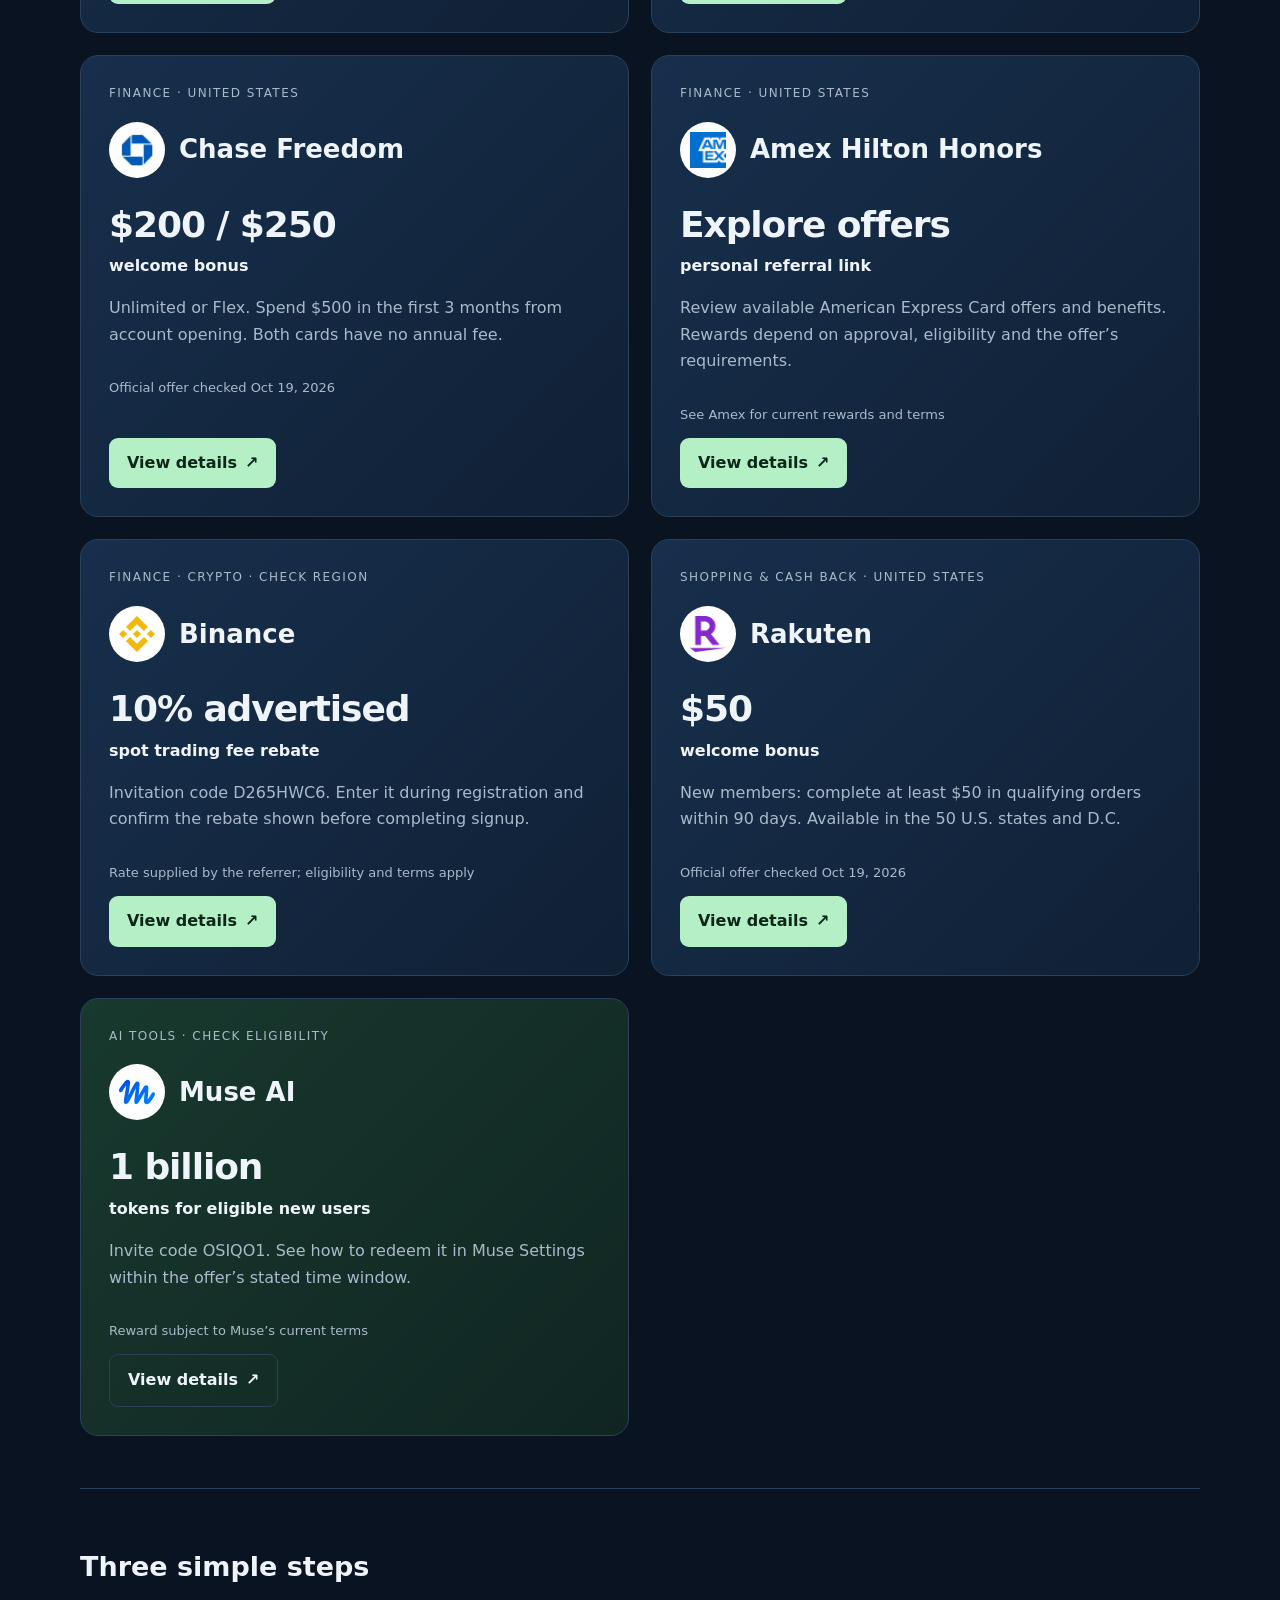
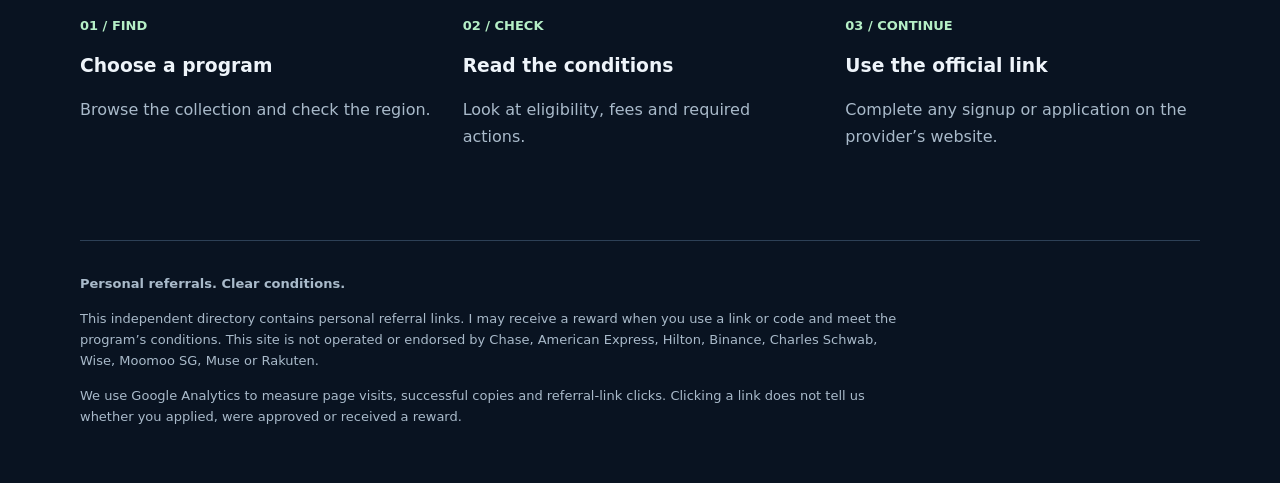
==== commit 81365757: "Replace Schwab placeholder with official website brand icon" ====
--- a/index.html
+++ b/index.html
@@ -1 +1 @@
-<!doctype html><html lang="en"><head><meta charset="utf-8"><meta name="viewport" content="width=device-width,initial-scale=1"><title>Refercode — Personal Referral Codes & Links</title><meta name="description" content="Explore personal referral links for Chase Sapphire, Chase Freedom, Amex Hilton Honors, Binance, Charles Schwab, Wise, Moomoo SG, Rakuten and Muse AI, with rewards, eligibility and clear instructions."><link rel="canonical" href="https://zz11ss11zz.github.io/refercode/"><meta property="og:title" content="Refercode — Personal Referral Codes & Links"><meta property="og:description" content="Explore personal referral links for Chase, Amex Hilton Honors, Binance, Charles Schwab, Wise, Moomoo SG, Rakuten and Muse AI, with rewards, eligibility and clear instructions."><meta property="og:type" content="website"><meta property="og:url" content="https://zz11ss11zz.github.io/refercode/"><link rel="stylesheet" href="styles.css?v=20261024-brand-icons"><script defer src="site.js"></script></head><body><div class="wrap"><header><a class="brand" href="./">REFER<span> / </span>CODE</a><nav aria-label="Main navigation"><a href="./">All offers</a><a href="#disclosure">Disclosure</a></nav></header><main><section class="hero"><div class="eyebrow">A personal collection / 01</div><h1>A useful introduction.<br><span>A little extra in return.</span></h1><p class="lead">Referral links and invite codes, with the details that matter. Find a program, read the conditions, then continue on the official website.</p><div class="meta"><span class="badge">9 programs</span><span class="badge">Finance, shopping &amp; AI tools</span></div></section><section aria-labelledby="browse"><h2 id="browse">Explore the collection</h2><div class="toolbar"><label class="search">Search programs<input id="search" type="search" placeholder="Try Moomoo, Wise, Schwab or Muse"></label><label>Category<select id="category"><option value="all">All categories</option><option value="finance">Finance</option><option value="shopping">Shopping &amp; cash back</option><option value="ai">AI tools</option></select></label></div><p id="count" class="fine" aria-live="polite">9 programs</p><div class="grid"><article class="card" data-card data-category="finance"><div class="category">Finance · Singapore only</div><div class="program-heading"><span class="brand-icon" aria-hidden="true" style="background:#ff6a00"><img src="assets/brands/moomoo.png" alt="" width="56" height="56" style="width:100%;height:100%;object-fit:cover"></span><h2>Moomoo SG</h2></div><div class="reward">S$1,100* / S$2,500*</div><strong>new-customer / transfer-in rewards</strong><p>Singapore only. Explore the advertised new-customer package and transfer-in rewards through this invitation.</p><p class="fine">*Conditions apply. Amounts supplied by the referrer; check the current offer.</p><a class="button" href="moomoo-sg/">View details <span aria-hidden="true">↗</span></a></article><article class="card" data-card data-category="finance"><div class="category">Finance · International transfers · Check region</div><div class="program-heading"><span class="brand-icon" aria-hidden="true" style="background:#9fe870;color:#163300;font-weight:900;font-style:italic;font-size:17px">Wise</span><h2>Wise</h2></div><div class="reward">Up to US$600</div><strong>fee-free transfer amount</strong><p>Use my invite link to claim the available first-transfer discount. This is a transfer allowance, not a cash bonus.</p><p class="fine">Amount shown in the referrer’s invitation; check your live offer</p><a class="button" href="wise/">View details <span aria-hidden="true">↗</span></a></article><article class="card" data-card data-category="finance"><div class="category">Finance · United States</div><div class="program-heading"><span class="brand-icon" aria-hidden="true" style="background:#007cc2;color:white;font-family:Georgia,serif;font-size:18px">Sch</span><h2>Charles Schwab</h2></div><div class="reward">Up to $1,000</div><strong>new-client bonus</strong><p>Use referral code REFEREGQ83ZXV. Qualifying net deposits of $25,000 or more within 45 days unlock tiered rewards.</p><p class="fine">Official offer checked Oct 27, 2026</p><a class="button" href="schwab/">View details <span aria-hidden="true">↗</span></a></article><article class="card" data-card data-category="finance"><div class="category">Finance · United States</div><div class="program-heading"><span class="brand-icon" aria-hidden="true"><img src="assets/brands/chase.svg" alt="" width="36" height="36"></span><h2>Chase Sapphire</h2></div><div class="reward">75,000 / 100,000</div><strong>bonus points</strong><p>Preferred or Reserve. Compare the spending requirements and annual fees before following the referral link.</p><p class="fine">Official offer checked Oct 19, 2026</p><a class="button" href="chase/">View details <span aria-hidden="true">↗</span></a></article><article class="card" data-card data-category="finance"><div class="category">Finance · United States</div><div class="program-heading"><span class="brand-icon" aria-hidden="true"><img src="assets/brands/chase.svg" alt="" width="36" height="36"></span><h2>Chase Freedom</h2></div><div class="reward">$200 / $250</div><strong>welcome bonus</strong><p>Unlimited or Flex. Spend $500 in the first 3 months from account opening. Both cards have no annual fee.</p><p class="fine">Official offer checked Oct 19, 2026</p><a class="button" href="chase-freedom/">View details <span aria-hidden="true">↗</span></a></article><article class="card" data-card data-category="finance"><div class="category">Finance · United States</div><div class="program-heading"><span class="brand-icon" aria-hidden="true"><img src="assets/brands/amex.svg" alt="" width="36" height="36"></span><h2>Amex Hilton Honors</h2></div><div class="reward">Explore offers</div><strong>personal referral link</strong><p>Review available American Express Card offers and benefits. Rewards depend on approval, eligibility and the offer’s requirements.</p><p class="fine">See Amex for current rewards and terms</p><a class="button" href="amex-hilton/">View details <span aria-hidden="true">↗</span></a></article><article class="card" data-card data-category="finance"><div class="category">Finance · Crypto · Check region</div><div class="program-heading"><span class="brand-icon" aria-hidden="true"><img src="assets/brands/binance.svg" alt="" width="36" height="36"></span><h2>Binance</h2></div><div class="reward">10% advertised</div><strong>spot trading fee rebate</strong><p>Invitation code D265HWC6. Enter it during registration and confirm the rebate shown before completing signup.</p><p class="fine">Rate supplied by the referrer; eligibility and terms apply</p><a class="button" href="binance/">View details <span aria-hidden="true">↗</span></a></article><article class="card" data-card data-category="shopping"><div class="category">Shopping &amp; cash back · United States</div><div class="program-heading"><span class="brand-icon" aria-hidden="true"><img src="assets/brands/rakuten.svg" alt="" width="36" height="36"></span><h2>Rakuten</h2></div><div class="reward">$50</div><strong>welcome bonus</strong><p>New members: complete at least $50 in qualifying orders within 90 days. Available in the 50 U.S. states and D.C.</p><p class="fine">Official offer checked Oct 19, 2026</p><a class="button" href="rakuten/">View details <span aria-hidden="true">↗</span></a></article><article class="card ai" data-card data-category="ai"><div class="category">AI tools · Check eligibility</div><div class="program-heading"><span class="brand-icon" aria-hidden="true"><img src="assets/brands/muse.svg" alt="" width="36" height="36"></span><h2>Muse AI</h2></div><div class="reward">1 billion</div><strong>tokens for eligible new users</strong><p>Invite code OSIQO1. See how to redeem it in Muse Settings within the offer’s stated time window.</p><p class="fine">Reward subject to Muse’s current terms</p><a class="button secondary" href="muse/">View details <span aria-hidden="true">↗</span></a></article></div><p id="empty" hidden role="status">No matching programs. Try another search or category.</p></section><section class="section"><h2>Three simple steps</h2><div class="steps"><div><b>01 / FIND</b><h3>Choose a program</h3><p>Browse the collection and check the region.</p></div><div><b>02 / CHECK</b><h3>Read the conditions</h3><p>Look at eligibility, fees and required actions.</p></div><div><b>03 / CONTINUE</b><h3>Use the official link</h3><p>Complete any signup or application on the provider’s website.</p></div></div></section></main><footer id="disclosure"><strong>Personal referrals. Clear conditions.</strong><p>This independent directory contains personal referral links. I may receive a reward when you use a link or code and meet the program’s conditions. This site is not operated or endorsed by Chase, American Express, Hilton, Binance, Charles Schwab, Wise, Moomoo SG, Muse or Rakuten.</p><p>We use Google Analytics to measure page visits, successful copies and referral-link clicks. Clicking a link does not tell us whether you applied, were approved or received a reward.</p></footer></div></body></html>
+<!doctype html><html lang="en"><head><meta charset="utf-8"><meta name="viewport" content="width=device-width,initial-scale=1"><title>Refercode — Personal Referral Codes & Links</title><meta name="description" content="Explore personal referral links for Chase Sapphire, Chase Freedom, Amex Hilton Honors, Binance, Charles Schwab, Wise, Moomoo SG, Rakuten and Muse AI, with rewards, eligibility and clear instructions."><link rel="canonical" href="https://zz11ss11zz.github.io/refercode/"><meta property="og:title" content="Refercode — Personal Referral Codes & Links"><meta property="og:description" content="Explore personal referral links for Chase, Amex Hilton Honors, Binance, Charles Schwab, Wise, Moomoo SG, Rakuten and Muse AI, with rewards, eligibility and clear instructions."><meta property="og:type" content="website"><meta property="og:url" content="https://zz11ss11zz.github.io/refercode/"><link rel="stylesheet" href="styles.css?v=20261024-brand-icons"><script defer src="site.js"></script></head><body><div class="wrap"><header><a class="brand" href="./">REFER<span> / </span>CODE</a><nav aria-label="Main navigation"><a href="./">All offers</a><a href="#disclosure">Disclosure</a></nav></header><main><section class="hero"><div class="eyebrow">A personal collection / 01</div><h1>A useful introduction.<br><span>A little extra in return.</span></h1><p class="lead">Referral links and invite codes, with the details that matter. Find a program, read the conditions, then continue on the official website.</p><div class="meta"><span class="badge">9 programs</span><span class="badge">Finance, shopping &amp; AI tools</span></div></section><section aria-labelledby="browse"><h2 id="browse">Explore the collection</h2><div class="toolbar"><label class="search">Search programs<input id="search" type="search" placeholder="Try Moomoo, Wise, Schwab or Muse"></label><label>Category<select id="category"><option value="all">All categories</option><option value="finance">Finance</option><option value="shopping">Shopping &amp; cash back</option><option value="ai">AI tools</option></select></label></div><p id="count" class="fine" aria-live="polite">9 programs</p><div class="grid"><article class="card" data-card data-category="finance"><div class="category">Finance · Singapore only</div><div class="program-heading"><span class="brand-icon" aria-hidden="true" style="background:#ff6a00"><img src="assets/brands/moomoo.png" alt="" width="56" height="56" style="width:100%;height:100%;object-fit:cover"></span><h2>Moomoo SG</h2></div><div class="reward">S$1,100* / S$2,500*</div><strong>new-customer / transfer-in rewards</strong><p>Singapore only. Explore the advertised new-customer package and transfer-in rewards through this invitation.</p><p class="fine">*Conditions apply. Amounts supplied by the referrer; check the current offer.</p><a class="button" href="moomoo-sg/">View details <span aria-hidden="true">↗</span></a></article><article class="card" data-card data-category="finance"><div class="category">Finance · International transfers · Check region</div><div class="program-heading"><span class="brand-icon" aria-hidden="true" style="background:#9fe870;color:#163300;font-weight:900;font-style:italic;font-size:17px">Wise</span><h2>Wise</h2></div><div class="reward">Up to US$600</div><strong>fee-free transfer amount</strong><p>Use my invite link to claim the available first-transfer discount. This is a transfer allowance, not a cash bonus.</p><p class="fine">Amount shown in the referrer’s invitation; check your live offer</p><a class="button" href="wise/">View details <span aria-hidden="true">↗</span></a></article><article class="card" data-card data-category="finance"><div class="category">Finance · United States</div><div class="program-heading"><span class="brand-icon" aria-hidden="true" style="background:#00a0d2"><img src="assets/brands/schwab.png" alt="" width="42" height="42" style="width:76%;height:76%;object-fit:contain"></span><h2>Charles Schwab</h2></div><div class="reward">Up to $1,000</div><strong>new-client bonus</strong><p>Use referral code REFEREGQ83ZXV. Qualifying net deposits of $25,000 or more within 45 days unlock tiered rewards.</p><p class="fine">Official offer checked Oct 27, 2026</p><a class="button" href="schwab/">View details <span aria-hidden="true">↗</span></a></article><article class="card" data-card data-category="finance"><div class="category">Finance · United States</div><div class="program-heading"><span class="brand-icon" aria-hidden="true"><img src="assets/brands/chase.svg" alt="" width="36" height="36"></span><h2>Chase Sapphire</h2></div><div class="reward">75,000 / 100,000</div><strong>bonus points</strong><p>Preferred or Reserve. Compare the spending requirements and annual fees before following the referral link.</p><p class="fine">Official offer checked Oct 19, 2026</p><a class="button" href="chase/">View details <span aria-hidden="true">↗</span></a></article><article class="card" data-card data-category="finance"><div class="category">Finance · United States</div><div class="program-heading"><span class="brand-icon" aria-hidden="true"><img src="assets/brands/chase.svg" alt="" width="36" height="36"></span><h2>Chase Freedom</h2></div><div class="reward">$200 / $250</div><strong>welcome bonus</strong><p>Unlimited or Flex. Spend $500 in the first 3 months from account opening. Both cards have no annual fee.</p><p class="fine">Official offer checked Oct 19, 2026</p><a class="button" href="chase-freedom/">View details <span aria-hidden="true">↗</span></a></article><article class="card" data-card data-category="finance"><div class="category">Finance · United States</div><div class="program-heading"><span class="brand-icon" aria-hidden="true"><img src="assets/brands/amex.svg" alt="" width="36" height="36"></span><h2>Amex Hilton Honors</h2></div><div class="reward">Explore offers</div><strong>personal referral link</strong><p>Review available American Express Card offers and benefits. Rewards depend on approval, eligibility and the offer’s requirements.</p><p class="fine">See Amex for current rewards and terms</p><a class="button" href="amex-hilton/">View details <span aria-hidden="true">↗</span></a></article><article class="card" data-card data-category="finance"><div class="category">Finance · Crypto · Check region</div><div class="program-heading"><span class="brand-icon" aria-hidden="true"><img src="assets/brands/binance.svg" alt="" width="36" height="36"></span><h2>Binance</h2></div><div class="reward">10% advertised</div><strong>spot trading fee rebate</strong><p>Invitation code D265HWC6. Enter it during registration and confirm the rebate shown before completing signup.</p><p class="fine">Rate supplied by the referrer; eligibility and terms apply</p><a class="button" href="binance/">View details <span aria-hidden="true">↗</span></a></article><article class="card" data-card data-category="shopping"><div class="category">Shopping &amp; cash back · United States</div><div class="program-heading"><span class="brand-icon" aria-hidden="true"><img src="assets/brands/rakuten.svg" alt="" width="36" height="36"></span><h2>Rakuten</h2></div><div class="reward">$50</div><strong>welcome bonus</strong><p>New members: complete at least $50 in qualifying orders within 90 days. Available in the 50 U.S. states and D.C.</p><p class="fine">Official offer checked Oct 19, 2026</p><a class="button" href="rakuten/">View details <span aria-hidden="true">↗</span></a></article><article class="card ai" data-card data-category="ai"><div class="category">AI tools · Check eligibility</div><div class="program-heading"><span class="brand-icon" aria-hidden="true"><img src="assets/brands/muse.svg" alt="" width="36" height="36"></span><h2>Muse AI</h2></div><div class="reward">1 billion</div><strong>tokens for eligible new users</strong><p>Invite code OSIQO1. See how to redeem it in Muse Settings within the offer’s stated time window.</p><p class="fine">Reward subject to Muse’s current terms</p><a class="button secondary" href="muse/">View details <span aria-hidden="true">↗</span></a></article></div><p id="empty" hidden role="status">No matching programs. Try another search or category.</p></section><section class="section"><h2>Three simple steps</h2><div class="steps"><div><b>01 / FIND</b><h3>Choose a program</h3><p>Browse the collection and check the region.</p></div><div><b>02 / CHECK</b><h3>Read the conditions</h3><p>Look at eligibility, fees and required actions.</p></div><div><b>03 / CONTINUE</b><h3>Use the official link</h3><p>Complete any signup or application on the provider’s website.</p></div></div></section></main><footer id="disclosure"><strong>Personal referrals. Clear conditions.</strong><p>This independent directory contains personal referral links. I may receive a reward when you use a link or code and meet the program’s conditions. This site is not operated or endorsed by Chase, American Express, Hilton, Binance, Charles Schwab, Wise, Moomoo SG, Muse or Rakuten.</p><p>We use Google Analytics to measure page visits, successful copies and referral-link clicks. Clicking a link does not tell us whether you applied, were approved or received a reward.</p></footer></div></body></html>
--- a/styles.css
+++ b/styles.css
@@ -1,3 +1,5 @@
 :root{color-scheme:dark;--bg:#091321;--panel:#112238;--line:#2d4056;--text:#eef4fa;--muted:#a9baca;--accent:#b5efc6}*{box-sizing:border-box}body{margin:0;background:var(--bg);color:var(--text);font:16px/1.65 system-ui,sans-serif}a{color:inherit}button,input,select{font:inherit}a:focus-visible,button:focus-visible,input:focus-visible,select:focus-visible{outline:3px solid var(--accent);outline-offset:5px}.wrap{width:min(1120px,calc(100% - 40px));margin:auto}header{padding:24px 0;border-bottom:1px solid var(--line);display:flex;justify-content:space-between;gap:20px;align-items:center}.brand{text-decoration:none;font-weight:800;letter-spacing:.03em}.brand span{color:var(--accent)}nav{display:flex;gap:22px;font-size:14px}nav a{text-decoration:none}.hero{padding:64px 0 42px}.eyebrow{color:var(--accent);letter-spacing:.15em;font-size:12px;font-weight:750;text-transform:uppercase}h1{font-size:clamp(38px,6vw,68px);line-height:1.08;letter-spacing:-.045em;max-width:850px;margin:18px 0 24px}h1 span{color:var(--accent)}.lead{font-size:19px;color:var(--muted);max-width:680px}.meta{display:flex;gap:12px;flex-wrap:wrap;color:var(--muted);font-size:13px}.badge{border:1px solid var(--line);padding:4px 11px;border-radius:30px}.toolbar{display:flex;gap:14px;margin:20px 0 12px}label{display:grid;gap:6px;font-size:13px;color:var(--muted)}.search{flex:1}input,select{background:var(--panel);border:1px solid var(--line);border-radius:9px;padding:12px;color:var(--text);min-width:0;width:100%}.grid{display:grid;grid-template-columns:repeat(2,minmax(0,1fr));gap:22px;margin:25px 0 52px}.card{background:linear-gradient(135deg,#172f4c,#102035);border:1px solid var(--line);border-radius:18px;padding:28px;display:flex;flex-direction:column;align-items:flex-start}.card.ai{background:linear-gradient(135deg,#18392e,#102522)}.card .category{font-size:12px;text-transform:uppercase;letter-spacing:.12em;color:var(--muted)}.card h2{font-size:28px;margin:17px 0 4px}.reward{font-size:36px;line-height:1.15;font-weight:780;letter-spacing:-.03em;margin:22px 0 8px}.card p{color:var(--muted)}.card .button{margin-top:auto}.button,button.action{display:inline-flex;justify-content:center;align-items:center;gap:8px;background:var(--accent);color:#0c2617;border:0;border-radius:9px;padding:12px 18px;font-weight:750;text-decoration:none;cursor:pointer}.button.secondary,button.secondary{background:transparent;color:var(--text);border:1px solid var(--line)}.actions{display:flex;gap:12px;flex-wrap:wrap;margin:22px 0}.fine{font-size:13px;color:var(--muted)}.section{padding:34px 0;border-top:1px solid var(--line)}.section h2{font-size:27px}.steps{display:grid;grid-template-columns:repeat(3,1fr);gap:28px}.steps b{color:var(--accent);font-size:13px}.steps h3{margin:12px 0}.steps p{color:var(--muted)}.offer{padding:30px;background:var(--panel);border-radius:18px;border:1px solid var(--line);margin:12px 0 36px}.tablewrap{overflow-x:auto}table{border-collapse:collapse;width:100%;text-align:left}th,td{padding:16px 12px;border-bottom:1px solid var(--line);vertical-align:top}th{color:var(--muted);font-size:13px}td strong{font-size:20px}details{padding:19px 0;border-bottom:1px solid var(--line)}summary{cursor:pointer;font-weight:700}details p{max-width:800px;color:var(--muted)}footer{padding:32px 0 42px;border-top:1px solid var(--line);color:var(--muted);font-size:13px;margin-top:40px}footer p{max-width:820px}.linktext{overflow-wrap:anywhere;color:var(--muted);font-size:13px}#status{min-height:1.6em} [hidden]{display:none!important}@media(max-width:650px){.wrap{width:calc(100% - 32px)}.hero{padding-top:40px}.grid,.steps{grid-template-columns:1fr}.toolbar{flex-direction:column}.card{padding:23px}nav{gap:14px}.offer{padding:18px}.reward{font-size:32px}th,td{padding:12px 8px;font-size:14px}.actions>*{width:100%}}
 
 .brand-icon{width:56px;height:56px;flex:0 0 56px;border-radius:50%;background:#fff;display:inline-flex;align-items:center;justify-content:center;overflow:hidden}.brand-icon img{display:block;width:36px;height:36px;object-fit:contain}.program-heading{display:flex;align-items:center;gap:14px;margin:18px 0 4px}.card .program-heading h2{margin:0;font-size:26px;line-height:1.2}.hero>.brand-icon{margin-bottom:20px;width:64px;height:64px}.hero>.brand-icon img{width:40px;height:40px}
+
+.card-gallery{margin:30px 0 6px;padding:28px;background:linear-gradient(130deg,#19324c,#102034);border:1px solid var(--line);border-radius:18px}.card-gallery-grid{display:grid;grid-template-columns:repeat(auto-fit,minmax(min(100%,260px),1fr));gap:30px;max-width:860px}.card-gallery figure{margin:0;min-width:0}.card-gallery img{display:block;width:100%;max-width:400px;height:250px;object-fit:contain;object-position:left center;filter:drop-shadow(0 12px 18px #0005)}.card-gallery figcaption{margin-top:14px;font-size:16px;font-weight:650}.card-gallery .fine{max-width:800px;margin:18px 0 0}@media(max-width:650px){.card-gallery{padding:20px}.card-gallery img{height:auto;max-height:250px}.card-gallery-grid{gap:24px}}
